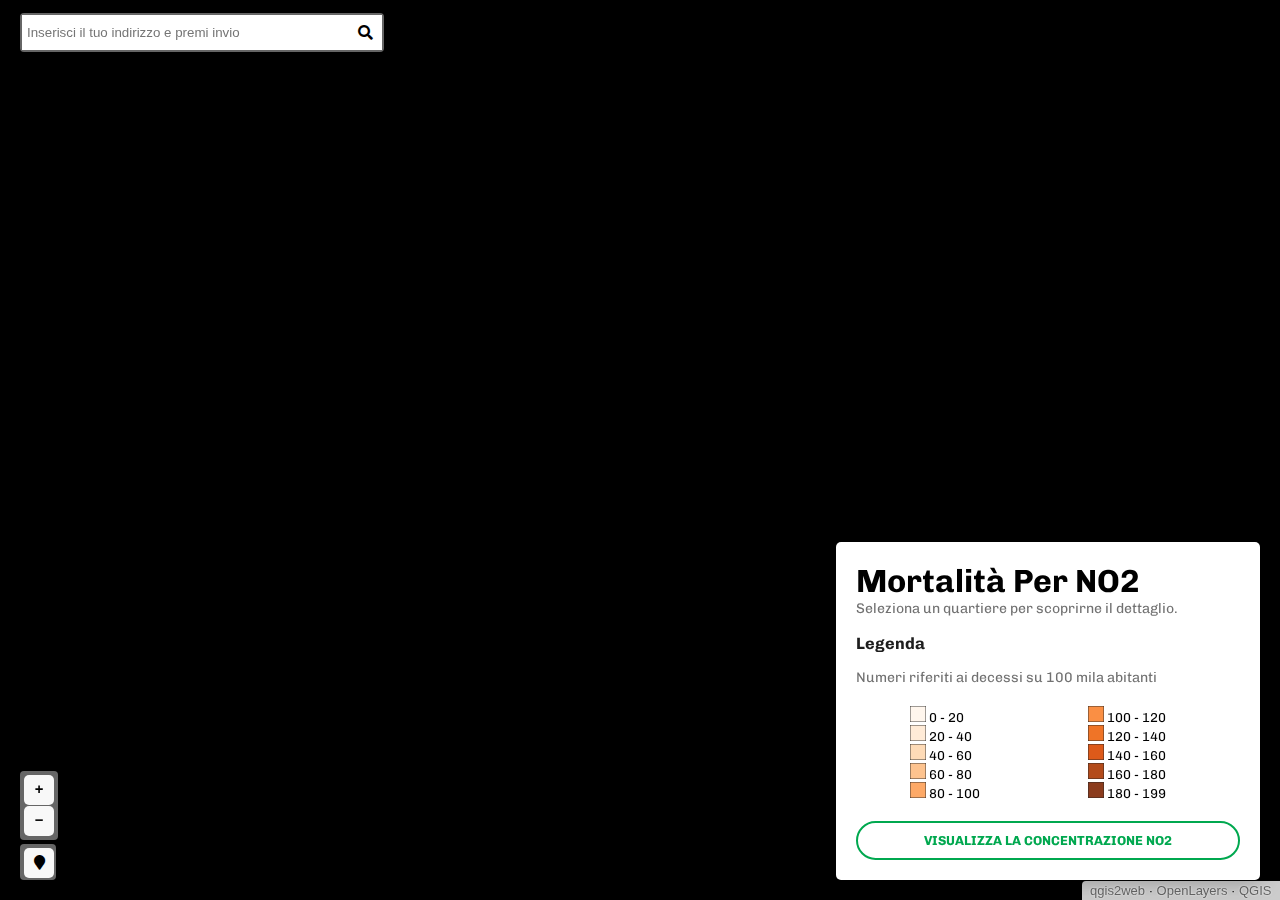
==== index.html @ b648bc82 "removes google analytics" ====
<!doctype html>
<html lang="en">
    <head>
        <meta charset="utf-8">
        <meta http-equiv="X-UA-Compatible" content="IE=edge">
        <meta name="viewport" content="initial-scale=1,user-scalable=no,maximum-scale=1,width=device-width">
        <meta name="mobile-web-app-capable" content="yes">
        <meta name="apple-mobile-web-app-capable" content="yes">
        <link rel="stylesheet" href="./resources/ol.css">
        <link rel="stylesheet" href="./resources/ol-ext.css">
        <link rel="stylesheet" href="resources/fontawesome-all.min.css">
        <link rel="stylesheet" href="./resources/ol-layerswitcher.css">
        <link rel="stylesheet" href="./resources/qgis2web.css">
        <link href='https://css.gg/close.css' rel='stylesheet'>
        <link href='https://css.gg/chevron-down.css' rel='stylesheet'>
        <link href='https://css.gg/chevron-up.css' rel='stylesheet'>
        <link rel="preconnect" href="https://fonts.gstatic.com">
        <link href="https://fonts.googleapis.com/css2?family=Chivo:wght@300;700&display=swap" rel="stylesheet">
        <link href='./resources/main.css' rel='stylesheet'>

        <title></title>
    </head>
    <body onload="loadLegend()">
        <div id="map"></div>
        <div id="modal"></div>

        <script src="resources/qgis2web_expressions.js"></script>
        <script src="resources/polyfills.js"></script>
        <script src="./resources/functions.js"></script>
        <script src="./resources/windowTemplate.js" type="text/javascript"></script> 
        <script src="./resources/ol.js"></script>
        <script src="./resources/ol-ext.js"></script>
        <script src="./resources/ol-layerswitcher.js"></script>
        <script src="resources/ol-geocoder.js"></script>
        <script src="layers/Milano_mortalita_2.js"></script>
        <script src="styles/Milano_mortalita_2_style.js"></script>
        <script src="./layers/layers.js" type="text/javascript"></script>
        <script src="./resources/popupFiller.js" type="text/javascript"></script> 
        <script src="./resources/Autolinker.min.js"></script>
        <script src="./resources/qgis2web.js"></script>
    </body>
</html>
---- resources/ol.css ----
.ol-box{box-sizing:border-box;border-radius:2px;border:2px solid #00f}.ol-mouse-position{top:8px;right:8px;position:absolute}.ol-scale-line{background:rgba(0,60,136,.3);border-radius:4px;bottom:8px;left:8px;padding:2px;position:absolute}.ol-scale-line-inner{border:1px solid #eee;border-top:none;color:#eee;font-size:10px;text-align:center;margin:1px;will-change:contents,width;transition:all .25s}.ol-scale-bar{position:absolute;bottom:8px;left:8px}.ol-scale-step-marker{width:1px;height:15px;background-color:#000;float:right;z-Index:10}.ol-scale-step-text{position:absolute;bottom:-5px;font-size:12px;z-Index:11;color:#000;text-shadow:-2px 0 #fff,0 2px #fff,2px 0 #fff,0 -2px #fff}.ol-scale-text{position:absolute;font-size:14px;text-align:center;bottom:25px;color:#000;text-shadow:-2px 0 #fff,0 2px #fff,2px 0 #fff,0 -2px #fff}.ol-scale-singlebar{position:relative;height:10px;z-Index:9;border:1px solid #000}.ol-unsupported{display:none}.ol-unselectable,.ol-viewport{-webkit-touch-callout:none;-webkit-user-select:none;-moz-user-select:none;-ms-user-select:none;user-select:none;-webkit-tap-highlight-color:transparent}.ol-overlaycontainer,.ol-overlaycontainer-stopevent{pointer-events:none}.ol-overlaycontainer-stopevent>*,.ol-overlaycontainer>*{pointer-events:auto}.ol-selectable{-webkit-touch-callout:default;-webkit-user-select:text;-moz-user-select:text;-ms-user-select:text;user-select:text}.ol-grabbing{cursor:-webkit-grabbing;cursor:-moz-grabbing;cursor:grabbing}.ol-grab{cursor:move;cursor:-webkit-grab;cursor:-moz-grab;cursor:grab}.ol-control{position:absolute;background-color:rgba(255,255,255,.4);border-radius:4px;padding:2px}.ol-control:hover{background-color:rgba(255,255,255,.6)}/*.ol-zoom{top:.5em;left:.5em}*/.ol-rotate{top:.5em;right:.5em;transition:opacity .25s linear,visibility 0s linear}.ol-rotate.ol-hidden{opacity:0;visibility:hidden;transition:opacity .25s linear,visibility 0s linear .25s}.ol-zoom-extent{top:4.643em;left:.5em}.ol-full-screen{right:.5em;top:.5em}.ol-control button{display:block;margin:1px;padding:0;color:#fff;font-size:1.14em;font-weight:700;text-decoration:none;text-align:center;height:1.375em;width:1.375em;line-height:.4em;background-color:rgba(0,60,136,.5);border:none;border-radius:2px}.ol-control button::-moz-focus-inner{border:none;padding:0}.ol-control button span{pointer-events:none}.ol-zoom-extent button{line-height:1.4em}.ol-compass{display:block;font-weight:400;font-size:1.2em;will-change:transform}.ol-touch .ol-control button{font-size:1.5em}.ol-touch .ol-zoom-extent{top:5.5em}.ol-control button:focus,.ol-control button:hover{text-decoration:none;background-color:rgba(0,60,136,.7)}.ol-zoom .ol-zoom-in{border-radius:2px 2px 0 0}.ol-zoom .ol-zoom-out{border-radius:0 0 2px 2px}.ol-attribution{text-align:right;bottom:.5em;right:.5em;max-width:calc(100% - 1.3em)}.ol-attribution ul{margin:0;padding:0 .5em;color:#000;text-shadow:0 0 2px #fff}.ol-attribution li{display:inline;list-style:none}.ol-attribution li:not(:last-child):after{content:" "}.ol-attribution img{max-height:2em;max-width:inherit;vertical-align:middle}.ol-attribution button,.ol-attribution ul{display:inline-block}.ol-attribution.ol-collapsed ul{display:none}.ol-attribution:not(.ol-collapsed){background:rgba(255,255,255,.8)}.ol-attribution.ol-uncollapsible{bottom:0;right:0;border-radius:4px 0 0}.ol-attribution.ol-uncollapsible img{margin-top:-.2em;max-height:1.6em}.ol-attribution.ol-uncollapsible button{display:none}.ol-zoomslider{top:4.5em;left:.5em;height:200px}.ol-zoomslider button{position:relative;height:10px}.ol-touch .ol-zoomslider{top:5.5em}.ol-overviewmap{left:.5em;bottom:.5em}.ol-overviewmap.ol-uncollapsible{bottom:0;left:0;border-radius:0 4px 0 0}.ol-overviewmap .ol-overviewmap-map,.ol-overviewmap button{display:inline-block}.ol-overviewmap .ol-overviewmap-map{border:1px solid #7b98bc;height:150px;margin:2px;width:150px}.ol-overviewmap:not(.ol-collapsed) button{bottom:1px;left:2px;position:absolute}.ol-overviewmap.ol-collapsed .ol-overviewmap-map,.ol-overviewmap.ol-uncollapsible button{display:none}.ol-overviewmap:not(.ol-collapsed){background:rgba(255,255,255,.8)}.ol-overviewmap-box{border:2px dotted rgba(0,60,136,.7)}.ol-overviewmap .ol-overviewmap-box:hover{cursor:move}
/*# sourceMappingURL=ol.css.map */
---- resources/ol-ext.css ----
.ol-control i {
    cursor: default;
  }
  
  /* Bar style */
  .ol-control.ol-bar {
    left: 50%;
    min-height: 1em;
    min-width: 1em;
    position: absolute;
    top: 0.5em;
    transform: translate(-50%,0);
    -webkit-transform: translate(-50%,0);
    white-space: nowrap;
  }
  
  /* Hide subbar when not inserted in a parent bar */
  .ol-control.ol-toggle .ol-option-bar {
    display: none;
  }
  
  /* Default position for controls */
  .ol-control.ol-bar .ol-bar {
    position: static;
  }
  .ol-control.ol-bar .ol-control {
    position: relative;
    top: auto;
    left:auto;
    right:auto;
    bottom: auto;
    display: inline-block;
    vertical-align: middle;
    background: none;
    padding: 0;
    margin: 0;
    transform: none;
    -webkit-transform: none;
  }
  .ol-control.ol-bar .ol-bar {
    position: static;
  }
  .ol-control.ol-bar .ol-control button {
    margin:2px 1px;
    outline: none;
  }
  
  /* Positionning */
  .ol-control.ol-bar.ol-left {
    left: 0.5em;
    top: 50%;
    -webkit-transform: translate(0px, -50%);
            transform: translate(0px, -50%);
  }
  .ol-control.ol-bar.ol-left .ol-control {
    display: block;
  }
  
  .ol-control.ol-bar.ol-right {
    left: auto;
    right: 0.5em;
    top: 50%;
    -webkit-transform: translate(0px, -50%);
            transform: translate(0px, -50%);
  }
  .ol-control.ol-bar.ol-right .ol-control {
    display: block;
  }
  
  .ol-control.ol-bar.ol-bottom {
    top: auto;
    bottom: 0.5em;
  }
  
  .ol-control.ol-bar.ol-top.ol-left,
  .ol-control.ol-bar.ol-top.ol-right {
    top: 4.5em;
    -webkit-transform:none;
            transform:none;
  }
  .ol-touch .ol-control.ol-bar.ol-top.ol-left,
  .ol-touch .ol-control.ol-bar.ol-top.ol-right {
    top: 5.5em; 
  }
  .ol-control.ol-bar.ol-bottom.ol-left,
  .ol-control.ol-bar.ol-bottom.ol-right {
    top: auto;
    bottom: 0.5em;
    -webkit-transform:none;
            transform:none;
  }
  
  /* Group buttons */
  .ol-control.ol-bar.ol-group {
    margin: 1px 1px 1px 0;
  }
  .ol-control.ol-bar.ol-right .ol-group,
  .ol-control.ol-bar.ol-left .ol-group {
    margin: 1px 1px 0 1px;
  }
  
  .ol-control.ol-bar.ol-group button {
    border-radius:0;
    margin: 0 0 0 1px;
  }
  .ol-control.ol-bar.ol-right.ol-group button,
  .ol-control.ol-bar.ol-left.ol-group button,
  .ol-control.ol-bar.ol-right .ol-group button,
  .ol-control.ol-bar.ol-left .ol-group button {
    margin: 0 0 1px 0;
  }
  .ol-control.ol-bar.ol-group .ol-control:first-child > button {
    border-radius: 5px 0 0 5px;
  }
  .ol-control.ol-bar.ol-group .ol-control:last-child > button {
    border-radius: 0 5px 5px 0;
  }
  .ol-control.ol-bar.ol-left.ol-group .ol-control:first-child > button,
  .ol-control.ol-bar.ol-right.ol-group .ol-control:first-child > button,
  .ol-control.ol-bar.ol-left .ol-group .ol-control:first-child > button,
  .ol-control.ol-bar.ol-right .ol-group .ol-control:first-child > button {
    border-radius: 5px 5px 0 0;
  }
  .ol-control.ol-bar.ol-left.ol-group .ol-control:last-child > button,
  .ol-control.ol-bar.ol-right.ol-group .ol-control:last-child > button,
  .ol-control.ol-bar.ol-left .ol-group .ol-control:last-child > button,
  .ol-control.ol-bar.ol-right .ol-group .ol-control:last-child > button {
    border-radius: 0 0 5px 5px;
  }
  
  /* */
  .ol-control.ol-bar .ol-rotate {
    opacity:1;
    visibility: visible;
  }
  .ol-control.ol-bar .ol-rotate button {
    display: block
  }
  
  /* Active buttons */
  .ol-control.ol-bar .ol-toggle.ol-active > button {
    background: rgba(60, 136, 0, 0.7)
  }
  .ol-control.ol-bar .ol-toggle.ol-active button:hover {
    background: rgba(60, 136, 0, 0.7)
  }
  .ol-control.ol-toggle button:disabled {
    background: rgba(0,60,136,.3);
  }
  
  /* Subbar toolbar */
  .ol-control.ol-bar .ol-control.ol-option-bar {
    display: none;
    position:absolute;
    top:100%;
    left:0;
    margin: 5px 0;
    border-radius: 0;
    background: rgba(255,255,255, 0.8);
    /* border: 1px solid rgba(0, 60, 136, 0.5); */
    -webkit-box-shadow: 0 0 0 1px rgba(0, 60, 136, 0.5), 1px 1px 2px rgba(0, 0, 0, 0.5);
            box-shadow: 0 0 0 1px rgba(0, 60, 136, 0.5), 1px 1px 2px rgba(0, 0, 0, 0.5);
  }
  
  .ol-control.ol-bar .ol-option-bar:before {
    content: "";
    border: 0.5em solid transparent;
    border-color: transparent transparent rgba(0, 60, 136, 0.5);
    position: absolute;
    bottom: 100%;
    left: 0.3em;
  }
  
  .ol-control.ol-bar .ol-option-bar .ol-control {
    display: table-cell;
  }
  .ol-control.ol-bar .ol-control .ol-bar
  {	display: none;
  }
  .ol-control.ol-bar .ol-control.ol-active > .ol-option-bar {
    display: block;
  }
  
  .ol-control.ol-bar .ol-control.ol-collapsed ul {
    display: none;
  }
  
  .ol-control.ol-bar .ol-control.ol-text-button > div:hover,
  .ol-control.ol-bar .ol-control.ol-text-button > div {
    background: none;
    color: rgba(0, 60, 136, 0.5);
    width: auto;
    min-width: 1.375em;
    margin: 0;
  }
  
  .ol-control.ol-bar .ol-control.ol-text-button {
    font-size:0.9em;
    border-left: 1px solid rgba(0, 60, 136, 0.8);
    border-radius: 0;
  }
  .ol-control.ol-bar .ol-control.ol-text-button:first-child {
    border-left:0;
  }
  .ol-control.ol-bar .ol-control.ol-text-button > div {
    padding: .11em 0.3em;
    font-weight: normal;
    font-size: 1.14em;
    font-family: Arial,Helvetica,sans-serif;
  }
  .ol-control.ol-bar .ol-control.ol-text-button div:hover {
    color: rgba(0, 60, 136, 1);
  }
  
  .ol-control.ol-bar.ol-bottom .ol-option-bar {
    top: auto;
    bottom: 100%;
  }
  .ol-control.ol-bar.ol-bottom .ol-option-bar:before {
    border-color: rgba(0, 60, 136, 0.5) transparent transparent ;
    bottom: auto;
    top: 100%;
  }
  
  .ol-control.ol-bar.ol-left .ol-option-bar {
    left:100%;
    top: 0;
    bottom: auto;
    margin: 0 5px;
  }
  .ol-control.ol-bar.ol-left .ol-option-bar:before {
    border-color: transparent rgba(0, 60, 136, 0.5) transparent transparent;
    bottom: auto;
    right: 100%;
    left: auto;
    top: 0.3em;
  }
  .ol-control.ol-bar.ol-right .ol-option-bar {
    right:100%;
    left:auto;
    top: 0;
    bottom: auto;
    margin: 0 5px;
  }
  .ol-control.ol-bar.ol-right .ol-option-bar:before {
    border-color: transparent transparent transparent rgba(0, 60, 136, 0.5);
    bottom: auto;
    left: 100%;
    top: 0.3em;
  }
  
  .ol-control.ol-bar.ol-left .ol-option-bar .ol-option-bar,
  .ol-control.ol-bar.ol-right .ol-option-bar .ol-option-bar {
    top: 100%;
    bottom: auto;
    left: 0.3em;
    right: auto;
    margin: 5px 0;
  }
  .ol-control.ol-bar.ol-right .ol-option-bar .ol-option-bar {
    right: 0.3em;
    left: auto;
  }
  .ol-control.ol-bar.ol-left .ol-option-bar .ol-option-bar:before,
  .ol-control.ol-bar.ol-right .ol-option-bar .ol-option-bar:before {
    border-color: transparent transparent rgba(0, 60, 136, 0.5);
    bottom: 100%;
    top: auto;
    left: 0.3em;
    right: auto;
  }
  .ol-control.ol-bar.ol-right .ol-option-bar .ol-option-bar:before {
    right: 0.3em;
    left: auto;
  }
  
  .ol-control-title {
    position: absolute;
    top: 0;
    left: 0;
    right: 0;
  }
  
  .ol-center-position {
    position: absolute;
    bottom: 0;
    left: 50%;
    -webkit-transform: translateX(-50%);
            transform: translateX(-50%);
    background-color: rgba(255,255,255,.8);
    padding: .1em 1em;
  }
  
  .ol-ext-dialog {
    position: fixed;
    top: -100%;
    left: 0;
    width: 150%;
    height: 100%;
    opacity: 0;
    background-color: rgba(0,0,0,.5);
    z-index: 1000;
    pointer-events: none;
    -webkit-transition: opacity .2s, top 0s .2s;
    transition: opacity .2s, top 0s .2s;
  }
  .ol-ext-dialog.ol-visible {
    opacity: 1;
    top: 0;
    pointer-events: auto;
    -webkit-transition: opacity .2s, top 0s;
    transition: opacity .2s, top 0s;
  }
  
  .ol-viewport .ol-ext-dialog {
    position: absolute;
  }
  .ol-ext-dialog h2 {
    margin: 0 .5em .5em 0;
    display: none;
  }
  .ol-ext-dialog > form.ol-title h2 {
    display: block;;
  }
  .ol-ext-dialog > form {
    position: absolute;
    top: 0;
    left: 33.33%;
    min-width: 5em;
    max-width: 60%;
    min-height: 3em;
    max-height: 100%;
    background-color: #fff;
    border: 1px solid #333;
    -webkit-box-shadow: 3px 3px 4px rgba(0,0,0, 0.5);
            box-shadow: 3px 3px 4px rgba(0,0,0, 0.5);
    -webkit-transform: translate(-50%, -30%);
            transform: translate(-50%, -30%);
    -webkit-transition: top .2s, -webkit-transform .2s;
    transition: top .2s, -webkit-transform .2s;
    transition: top .2s, transform .2s;
    transition: top .2s, transform .2s, -webkit-transform .2s;
    padding: 1em;
    -webkit-box-sizing: border-box;
            box-sizing: border-box;
    overflow-x: hidden;
    overflow-y: auto;
  }
  .ol-ext-dialog > form.ol-closebox {
    padding-top: 1.5em;
  }
  .ol-ext-dialog > form.ol-title {
    padding-top: 1em;
  }
  .ol-ext-dialog > form.ol-button {
    padding-bottom: .5em;
  }
  
  .ol-ext-dialog.ol-zoom > form {
    top: 30%;
    -webkit-transform: translate(-30%, -50%) scale(0);
            transform: translate(-30%, -50%) scale(0);
  }
  .ol-ext-dialog.ol-visible > form {
    top: 30%;
  }
  .ol-ext-dialog.ol-zoom.ol-visible > form {
    -webkit-transform: translate(-30%, -50%) scale(1);
            transform: translate(-30%, -50%) scale(1);
  }
  
  .ol-ext-dialog > form .ol-content {
    overflow-x: hidden;
  }
  
  .ol-ext-dialog > form .ol-closebox {
    position: absolute;
    top: .5em;
    right: .5em;
    width: 1em;
    height: 1em;
    cursor: pointer;
    display: none;
  }
  .ol-ext-dialog > form.ol-closebox .ol-closebox {
    display: block;
  }
  .ol-ext-dialog > form .ol-closebox:before,
  .ol-ext-dialog > form .ol-closebox:after {
    content: "";
    position: absolute;
    background-color: currentColor;
    top: 50%;
    left: 50%;
    width: 1em;
    height: .1em;
    border-radius: .1em;
    -webkit-transform: translate(-50%, -50%) rotate(45deg);
            transform: translate(-50%, -50%) rotate(45deg);
  }
  .ol-ext-dialog > form .ol-closebox:before {
    -webkit-transform: translate(-50%, -50%) rotate(-45deg);
            transform: translate(-50%, -50%) rotate(-45deg);
  }
  
  .ol-ext-dialog > form .ol-buttons {
    text-align: right;
  }
  .ol-ext-dialog > form .ol-buttons input {
    margin-top: .5em;
    padding: .5em;
    background: none;
    border: 0;
    font-size: 1em;
    color: rgba(0,60,136,1);
    cursor: pointer;
    border-radius: .25em;
    outline-width: 0;
  }
  .ol-ext-dialog > form .ol-buttons input:hover {
    background-color:  rgba(0,60,136,.1);
  }
  .ol-ext-dialog > form .ol-buttons input[type=submit] {
    font-weight: bold;
  }
  
  .ol-ext-dialog .ol-progress-bar {
    border: 1px solid #369;
    width: 20em;
    height: 1em;
    max-width: 100%;
    padding: 2px;
    margin: .5em auto;
    overflow: hidden;
  }
  .ol-ext-dialog .ol-progress-bar > div {
    background: #369;
    height: 100%;
    width: 50%;
    -webkit-transition: width .3s;
    transition: width .3s;
  }
  .ol-ext-dialog .ol-progress-bar > div.notransition {
    -webkit-transition: unset;
    transition: unset;
  }
  .ol-editbar .ol-button button {
    position: relative;
    display: inline-block;
    font-style: normal;
    -webkit-box-sizing: border-box;
            box-sizing: border-box;
    vertical-align: middle;
  }
  .ol-editbar .ol-button button:before, 
  .ol-editbar .ol-button button:after {
    content: "";
    border-width: 0;
    position: absolute;
    -webkit-box-sizing: border-box;
            box-sizing: border-box;
    background-color: currentColor;
  }
  .ol-editbar .ol-button button:focus {
    outline: none;
  }
  
  .ol-editbar .ol-selection > button:before {
    width: .6em;
    height: 1em;
    background-color: transparent;
    border: .5em solid currentColor;
    border-width: 0 .25em .65em;
    border-color: currentColor transparent;
    -webkit-box-shadow:0 0.6em 0 -0.23em;
            box-shadow:0 0.6em 0 -0.23em;
    top: .35em;
    left: .5em;
    -webkit-transform: translate(-50%, -50%) rotate(-30deg);
            transform: translate(-50%, -50%) rotate(-30deg);
  }
  .ol-editbar .ol-selection0 > button:after {
    width: .28em;
    height: .6em;
    background-color: transparent;
    border: .5em solid currentColor;
    border-width: 0 .05em .7em;
    border-color: currentColor transparent;
    top: .5em;
    left: .7em;
    -webkit-transform: rotate(-45deg);
            transform: rotate(-45deg);
  }
  
  .ol-editbar .ol-delete button:after,
  .ol-editbar .ol-delete button:before {
    width: 1em;
    height: .2em;
    top: 50%;
    left: 50%;
    -webkit-transform: translate(-50%, -50%) rotate(45deg);
            transform: translate(-50%, -50%) rotate(45deg);
  }
  .ol-editbar .ol-delete button:after {
    -webkit-transform: translate(-50%, -50%) rotate(-45deg);
            transform: translate(-50%, -50%) rotate(-45deg);
  }
  
  .ol-editbar .ol-info button:before {
    width: .25em;
    height: .6em;
    border-radius: .03em;
    top: .47em;
    left: 50%;
    -webkit-transform: translateX(-50%);
            transform: translateX(-50%);
  }
  .ol-editbar .ol-info button:after {
    width: .25em;
    height: .2em;
    border-radius: .03em;
    -webkit-box-shadow: -0.1em 0.35em, -0.1em 0.82em, 0.1em 0.82em;
            box-shadow: -0.1em 0.35em, -0.1em 0.82em, 0.1em 0.82em;
    top: .12em;
    left: 50%;
    -webkit-transform: translateX(-50%);
            transform: translateX(-50%);
  }
  
  .ol-editbar .ol-drawpoint button:before {
    width: .7em;
    height: .7em;
    border-radius: 50%;
    border: .15em solid currentColor;
    background-color: transparent;
    top: .2em;
    left: 50%;
    -webkit-transform: translateX(-50%);
            transform: translateX(-50%);
  }
  .ol-editbar .ol-drawpoint button:after {
    width: .4em;
    height: .4em;
    border: .15em solid currentColor;
    border-color: currentColor transparent;
    border-width: .4em .2em 0;
    background-color: transparent;
    top: .8em;
    left: 50%;
    -webkit-transform: translateX(-50%);
            transform: translateX(-50%);
  }
  
  .ol-editbar .ol-drawline > button:before,
  .ol-editbar .ol-drawpolygon > button:before,
  .ol-editbar .ol-drawhole > button:before {
    width: .8em;
    height: .8em;
    border: .13em solid currentColor;
    background-color: transparent;
    border-width: .2em .13em .09em;
    top: .2em;
    left: .25em;
    -webkit-transform: rotate(10deg) perspective(1em) rotateX(40deg);
            transform: rotate(10deg) perspective(1em) rotateX(40deg);
  }
  .ol-editbar .ol-drawline > button:before {
    border-bottom: 0;
  }
  .ol-editbar .ol-drawline > button:after,
  .ol-editbar .ol-drawhole > button:after,
  .ol-editbar .ol-drawpolygon > button:after {
    width: .3em;
    height: .3em;
    top: 0.2em;
    left: .25em;
    -webkit-box-shadow: -0.2em 0.55em, 0.6em 0.1em, 0.65em 0.7em;
            box-shadow: -0.2em 0.55em, 0.6em 0.1em, 0.65em 0.7em;
  }
  .ol-editbar .ol-drawhole > button:after {
    -webkit-box-shadow: -0.2em 0.55em, 0.6em 0.1em, 0.65em 0.7em, 0.25em 0.35em;
            box-shadow: -0.2em 0.55em, 0.6em 0.1em, 0.65em 0.7em, 0.25em 0.35em;
  }
  
  
  .ol-editbar .ol-offset > button i,
  .ol-editbar .ol-transform > button i {
    position: absolute;
    width: .9em;
    height: .9em;
    overflow: hidden;
    top: 50%;
    left: 50%;
    -webkit-transform: translate(-50%, -50%);
            transform: translate(-50%, -50%);
  }
  .ol-editbar .ol-offset > button i{
    width: .8em;
    height: .8em;
  }
  
  .ol-editbar .ol-offset > button i:before,
  .ol-editbar .ol-transform > button i:before,
  .ol-editbar .ol-transform > button i:after {
    content: "";
    height: 1em;
    top: 50%;
    left: 50%;
    -webkit-transform: translate(-50%, -50%) rotate(45deg);
            transform: translate(-50%, -50%) rotate(45deg);
    -webkit-box-shadow: 0.5em 0 0 0.1em, -0.5em 0 0 0.1em;
            box-shadow: 0.5em 0 0 0.1em, -0.5em 0 0 0.1em;
    width: .1em;
    position: absolute;
    background-color: currentColor;
  }
  .ol-editbar .ol-offset > button i:before{
    -webkit-box-shadow: 0.45em 0 0 0.1em, -0.45em 0 0 0.1em;
            box-shadow: 0.45em 0 0 0.1em, -0.45em 0 0 0.1em;
  }
  .ol-editbar .ol-transform > button i:after {
    -webkit-transform: translate(-50%, -50%) rotate(-45deg);
            transform: translate(-50%, -50%) rotate(-45deg);
  }
  
  .ol-editbar .ol-split > button:before {
    width: .3em;
    height: .3em;
    top: .81em;
    left: .75em;
    border-radius: 50%;
    -webkit-box-shadow: 0.1em -0.4em, -0.15em -0.25em;
            box-shadow: 0.1em -0.4em, -0.15em -0.25em;
  }
  .ol-editbar .ol-split > button:after {
    width: .8em;
    height: .8em;
    top: .15em;
    left: -.1em;
    border: .1em solid currentColor;
    border-width: 0 .2em .2em 0;
    background-color: transparent;
    border-radius: .1em;
    -webkit-transform: rotate(20deg) scaleY(.6) rotate(-45deg);
            transform: rotate(20deg) scaleY(.6) rotate(-45deg);
  }
  
  .ol-editbar .ol-drawregular > button:before {
    width: .9em;
    height: .9em;
    top: 50%;
    left: 50%;
    border: .1em solid currentColor;
    background-color: transparent;
    -webkit-transform: translate(-50%, -50%);
            transform: translate(-50%, -50%);
  }
  .ol-editbar .ol-drawregular .ol-bar .ol-text-button > div > div > div {
    border: .5em solid currentColor;
    border-color: transparent currentColor;
    display: inline-block;
    cursor: pointer;
    vertical-align: text-bottom;
  }
  .ol-editbar .ol-drawregular .ol-bar:before,
  .ol-control.ol-bar.ol-editbar .ol-drawregular .ol-bar {
    left: 50%;
    -webkit-transform: translateX(-50%);
            transform: translateX(-50%);
  }
  .ol-editbar .ol-drawregular .ol-bar .ol-text-button {
    min-width: 6em;
    text-align: center;
  }
  .ol-editbar .ol-drawregular .ol-bar .ol-text-button > div > div > div:first-child {
    border-width: .5em .5em .5em 0;
    margin: 0 .5em 0 0;
  }
  .ol-editbar .ol-drawregular .ol-bar .ol-text-button > div > div > div:last-child {
    border-width: .5em 0 .5em .5em;
    margin: 0 0 0 .5em;
  }
  
  .ol-gauge {
    top: 0.5em;
    left: 50%;
    -webkit-transform: translateX(-50%);
    transform: translateX(-50%);
  }
  
  .ol-gauge > * {
    display: inline-block;
    vertical-align: middle;
  }
  .ol-gauge > span {
    margin: 0 0.5em;
  }
  .ol-gauge > div {
    display: inline-block;
    width: 200px;
    border: 1px solid rgba(0,60,136,.5);
    border-radius: 3px;
    padding:1px;
  }
  .ol-gauge button {
    height: 0.8em;
    margin:0;
    max-width:100%;
  }
  
  .ol-control.ol-bookmark 
  {	top: 0.5em;
      left: 3em;
  }
  .ol-control.ol-bookmark button
  {	position: relative;
  }
  .ol-control.ol-bookmark > button::before
  {	content: "";
      position: absolute;
      border-width: 10px 5px 4px;
      border-style: solid;
      border-color: #fff;
      border-bottom-color: transparent;
      top: 50%;
      left: 50%;
      -webkit-transform: translate(-50%, -50%);
      transform: translate(-50%, -50%);
      height: 0;
  }
  
  .ol-control.ol-bookmark > div
  {	display: none;
      min-width: 5em;
  }
  .ol-control.ol-bookmark input
  {	font-size: 0.9em;
      margin: 0.1em 0 ;
      padding: 0 0.5em;
  }
  .ol-control.ol-bookmark ul
  {	margin:0;
      padding: 0;
      list-style: none;
      min-width: 10em;
  }
  .ol-control.ol-bookmark li
  {	color: rgba(0,60,136,0.8);
      font-size: 0.9em;
      padding: 0 0.2em 0 0.5em;
      cursor: default;
      clear:both;
  }
  
  .ol-control.ol-bookmark li:hover
  {	background-color: rgba(0,60,136,.5);
      color: #fff;
  }
  
  .ol-control.ol-bookmark > div button
  {	width: 1em;
      height: 0.8em;
      float: right;
      background-color: transparent;
      cursor: pointer;
      border-radius: 0;
  }
  .ol-control.ol-bookmark > div button:before
  {	content: "\2A2F";
      color: #936;
      font-size: 1.2em;
      line-height: 1em;
      border-radius: 0;
      position: absolute;
      top: 50%;
      left: 50%;
      -webkit-transform: translate(-50%, -50%);
      transform: translate(-50%, -50%);
  }
  
  .ol-bookmark ul li button,
  .ol-bookmark input
  {	display: none;
  }
  .ol-bookmark.ol-editable ul li button,
  .ol-bookmark.ol-editable input
  {	display: block;
  }
  
  
  .ol-control.ol-geobt {
    top: auto;
    left: auto;
    right: .5em;
    bottom: 3em;
  }
  .ol-touch .ol-control.ol-geobt {
    bottom: 3.5em;
  }
  .ol-control.ol-geobt button:before {
    content: "";
    position: absolute;
    background: transparent;
    top: 50%;
    left: 50%;
    -webkit-transform: translate(-50%, -50%);
            transform: translate(-50%, -50%);
    border: .16em solid currentColor;
    width: .4em;
    height: .4em;
    border-radius: 50%;
  }
  .ol-control.ol-geobt button:after {
    content: "";
    position: absolute;
    width: .2em;
    height: .2em;
    background: transparent;
    top: 50%;
    left: 50%;
    -webkit-transform: translate(-50%, -50%);
            transform: translate(-50%, -50%);
    -webkit-box-shadow: .42em 0, -.42em 0, 0 .42em, 0 -.42em;
            box-shadow: .42em 0, -.42em 0, 0 .42em, 0 -.42em;
  }
  
  .ol-control.ol-bar.ol-geobar .ol-control {
      display: inline-block;
      vertical-align: middle;
  }
  
  .ol-control.ol-bar.ol-geobar .ol-bar {
    display: none;
  }
  .ol-bar.ol-geobar.ol-active .ol-bar {
    display: inline-block;
  }
  
  .ol-bar.ol-geobar .geolocBt button:before,
  .ol-bar.ol-geobar .geolocBt button:after {
    content: "";
    display: block;
    position: absolute;
    border: 1px solid transparent;
    border-width: 0.3em 0.8em 0 0.2em;
    border-color: #fff transparent transparent;
    -webkit-transform: rotate(-30deg);
    transform: rotate(-30deg);
    top: .45em;
    left: 0.15em;
    font-size: 1.2em;
  }
  .ol-bar.ol-geobar .geolocBt button:after {
    border-width: 0 0.8em .3em 0.2em;
    border-color: transparent transparent #fff;
      -webkit-transform: rotate(-61deg);
      transform: rotate(-61deg);
  }
  
  .ol-bar.ol-geobar .startBt button:before {
    content: "";
    display: block;
    position: absolute;
    width: 1em;
    height: 1em;
    background-color: #800;
    border-radius: 50%;
    top: 50%;
    left: 50%;
    -webkit-transform: translate(-50%,-50%);
    transform: translate(-50%,-50%);
  }
  .ol-bar.ol-geobar .pauseBt button:before,
  .ol-bar.ol-geobar .pauseBt button:after {
    content: "";
    display: block;
    position: absolute;
    width: .25em;
    height: 1em;
    background-color: #fff;
    top: 50%;
    left: 35%;
    -webkit-transform: translate(-50%,-50%);
    transform: translate(-50%,-50%);
  }
  .ol-bar.ol-geobar .pauseBt button:after {
    left: 65%;
  }
  
  .ol-control.ol-bar.ol-geobar .centerBt,
  .ol-control.ol-bar.ol-geobar .pauseBt,
  .ol-bar.ol-geobar.pauseTrack .startBt,
  .ol-bar.ol-geobar.centerTrack .startBt,
  .ol-bar.ol-geobar.centerTrack.pauseTrack .pauseBt,
  .ol-bar.ol-geobar.centerTrack .pauseBt {
    display: none;
  }
  .ol-bar.ol-geobar.pauseTrack .pauseBt,
  .ol-bar.ol-geobar.centerTrack .centerBt{
    display: inline-block;
  }
  
  .ol-control.ol-globe
  {	position: absolute;
      left: 0.5em;
      bottom: 0.5em;
      border-radius: 50%;
      opacity: 0.7;
      transform: scale(0.5);
      transform-origin: 0 100%;
      -webkit-transform: scale(0.5);
      -webkit-transform-origin: 0 100%;
  }
  .ol-control.ol-globe:hover
  {	opacity: 0.9;
  }
  
  .ol-control.ol-globe .panel
  {	display:block;
      width:170px;
      height:170px;
      background-color:#fff;
      cursor: pointer;
      border-radius: 50%;
      overflow: hidden;
      -webkit-box-shadow: 0 0 10px 5px rgba(255, 255, 255, 0.5);
              box-shadow: 0 0 10px 5px rgba(255, 255, 255, 0.5);
  }
  .ol-control.ol-globe .panel .ol-viewport
  {	border-radius: 50%;
  }
  
  .ol-control.ol-globe .ol-pointer
  {	display: block;
      background-color: #fff;
      width:10px;
      height: 10px;
      border:10px solid red;
      position: absolute;
      top: 50%;
      left:50%;
      transform: translate(-15px, -40px);
      -webkit-transform: translate(-15px, -40px);
      border-radius: 50%;
      z-index:1;
      transition: opacity 0.15s, top 0s, left 0s;
      -webkit-transition: opacity 0.15s, top 0s, left 0s;
  }
  .ol-control.ol-globe .ol-pointer.hidden
  {	opacity:0;
      transition: opacity 0.15s, top 3s, left 5s;
      -webkit-transition: opacity 0.15s, top 3s, left 5s;
  }
  
  .ol-control.ol-globe .ol-pointer::before
  {	border-radius: 50%;
      -webkit-box-shadow: 6px 6px 10px 5px #000;
              box-shadow: 6px 6px 10px 5px #000;
      content: "";
      display: block;
      height: 0;
      left: 0;
      position: absolute;
      top: 23px;
      width: 0;
  }
  .ol-control.ol-globe .ol-pointer::after
  {	content:"";
      width:0;
      height:0;
      display: block;
      position: absolute;
      border-width: 20px 10px 0;
      border-color: red transparent;
      border-style: solid;
      left: -50%;
      top: 100%;
  }
  
  .ol-control.ol-globe .panel::before {
    border-radius: 50%;
    -webkit-box-shadow: -20px -20px 80px 2px rgba(0, 0, 0, 0.7) inset;
            box-shadow: -20px -20px 80px 2px rgba(0, 0, 0, 0.7) inset;
    content: "";
    display: block;
    height: 100%;
    left: 0;
    position: absolute;
    top: 0;
    width: 100%;
    z-index: 1;
  }
  .ol-control.ol-globe .panel::after {
    border-radius: 50%;
    -webkit-box-shadow: 0 0 20px 7px rgba(255, 255, 255, 1);
            box-shadow: 0 0 20px 7px rgba(255, 255, 255, 1);
    content: "";
    display: block;
    height: 0;
    left: 23%;
    position: absolute;
    top: 20%;
    -webkit-transform: rotate(-40deg);
            transform: rotate(-40deg);
    width: 20%;
    z-index: 1;
  }
  
  
  .ol-control.ol-globe.ol-collapsed .panel
  {	display:none;
  }
  
  .ol-control-top.ol-globe
  {	bottom: auto;
      top: 5em;
      transform-origin: 0 0;
      -webkit-transform-origin: 0 0;
  }
  .ol-control-right.ol-globe
  {	left: auto;
      right: 0.5em;
      transform-origin: 100% 100%;
      -webkit-transform-origin: 100% 100%;
  }
  .ol-control-right.ol-control-top.ol-globe
  {	left: auto;
      right: 0.5em;
      transform-origin: 100% 0;
      -webkit-transform-origin: 100% 0;
  }
  
  .ol-gridreference
  {	background: #fff;
      border: 1px solid #000;
      overflow: auto;
      max-height: 100%;
      top:0;
      right:0;
  }
  .ol-gridreference input
  {	width:100%;
  }
  .ol-gridreference ul
  {	margin:0;
      padding:0;
      list-style: none;
  } 
  .ol-gridreference li
  {	padding: 0 0.5em;
      cursor: pointer;
  }
  .ol-gridreference ul li:hover 
  {	background-color: #ccc;
  }
  .ol-gridreference li.ol-title,
  .ol-gridreference li.ol-title:hover
  {	background:rgba(0,60,136,.5);
      color:#fff;
      cursor:default;
  }
  .ol-gridreference ul li .ol-ref
  {	margin-left: 0.5em;
  }
  .ol-gridreference ul li .ol-ref:before
  {	content:"(";
  }
  .ol-gridreference ul li .ol-ref:after
  {	content:")";
  }
  
  .ol-control.ol-imageline {
    bottom:0;
    left: 0;
    right: 0;
    padding: 0;
    overflow: visible;
    -webkit-transition: .3s;
    transition: .3s;
  }
  .ol-control.ol-imageline.ol-collapsed {
    -webkit-transform: translateY(100%);
            transform: translateY(100%);
  }
  .ol-imageline > div {
    height: 4em;
    position: relative;
    white-space: nowrap;
    scroll-behavior: smooth;
    overflow: hidden;
    width: 100%;
  }
  .ol-imageline > div.ol-move {
    scroll-behavior: unset;
  }
  
  .ol-control.ol-imageline button {
    position: absolute;
    top: -1em;
    -webkit-transform: translateY(-100%);
            transform: translateY(-100%);
    margin: .65em;
    -webkit-box-shadow: 0 0 0 0.15em rgba(255,255,255,.4);
            box-shadow: 0 0 0 0.15em rgba(255,255,255,.4);
  }
  .ol-control.ol-imageline button:before {
    content: '';
    position: absolute;
    -webkit-transform: translate(-50%, -50%) rotate(135deg);
            transform: translate(-50%, -50%) rotate(135deg);
    top: 40%;
    left: 50%;
    width: .4em;
    height: .4em;
    border: .1em solid currentColor;
    border-width: .15em .15em 0 0;
  }
  .ol-control.ol-imageline.ol-collapsed button:before {
    top: 60%;
    -webkit-transform: translate(-50%, -50%) rotate(-45deg);
            transform: translate(-50%, -50%) rotate(-45deg);
  }
  
  .ol-imageline,
  .ol-imageline:hover {
    background-color: rgba(0,0,0,.75);
  }
  
  .ol-imageline.ol-arrow:after,
  .ol-imageline.ol-arrow:before {
    content: "";
    position: absolute;
    top: 50%;
    left: .2em;
    border-color: #fff #000;
    border-width: 1em .6em 1em 0;
    border-style: solid;
    -webkit-transform: translateY(-50%);
            transform: translateY(-50%);
    z-index: 1;
    opacity: .8;
    pointer-events: none;
    -webkit-box-shadow: -0.6em 0 0 1em #fff;
            box-shadow: -0.6em 0 0 1em #fff;
  }
  .ol-imageline.ol-arrow:after {
    border-width: 1em 0 1em .6em;
    left: auto;
    right: .2em;
    -webkit-box-shadow: 0.6em 0 0 1em #fff;
            box-shadow: 0.6em 0 0 1em #fff;
  }
  
  .ol-imageline .ol-image {
    position: relative;
    height: 100%;
    display: inline-block;
    cursor: pointer;
  }
  .ol-imageline img {
    max-height: 100%;
    border: .25em solid transparent;
    -webkit-box-sizing: border-box;
            box-sizing: border-box;
    opacity: 0;
    -webkit-transition: 1s;
    transition: 1s;
  }
  .ol-imageline img.ol-loaded {
    opacity:1;
  }
  
  .ol-imageline .ol-image.select {
    background-color: #fff;
  }
  .ol-imageline .ol-image span {
    position: absolute;
    width: 125%;
    max-height: 2.4em;
    left: 50%;
    bottom: 0;
    display: none;
    color: #fff;
    background-color: rgba(0,0,0,.5);
    font-size: .8em;
    overflow: hidden;
    white-space: normal;
    text-align: center;
    line-height: 1.2em;
    -webkit-transform: translateX(-50%) scaleX(.8);
            transform: translateX(-50%) scaleX(.8);
  }
  /*
  .ol-imageline .ol-image.select span,
  */
  .ol-imageline .ol-image:hover span {
    display: block;
  }
  
  .ol-control.ol-routing.ol-isochrone .ol-method-time,
  .ol-control.ol-routing.ol-isochrone .ol-method-distance,
  .ol-control.ol-routing.ol-isochrone > button {
    position: relative;
  }
  .ol-control.ol-routing.ol-isochrone .ol-method-time:before,
  .ol-control.ol-routing.ol-isochrone > button:before {
    content: '';
    position: absolute;
    top: 50%;
    left: 50%;
    -webkit-transform: translate(-50%, -50%);
            transform: translate(-50%, -50%);
    border: .1em solid currentColor;
    width: .8em;
    height: .8em;
    border-radius: 50%;
    -webkit-box-shadow: 0 -0.5em 0 -0.35em, 0.4em -0.35em 0 -0.35em;
            box-shadow: 0 -0.5em 0 -0.35em, 0.4em -0.35em 0 -0.35em;
    clip: unset;
  }
  .ol-control.ol-routing.ol-isochrone .ol-method-time:after,
  .ol-control.ol-routing.ol-isochrone > button:after {
    content: '';
    position: absolute;
    top: 50%;
    left: 50%;
    -webkit-transform: translate(-50%, -50%) rotate(-60deg);
            transform: translate(-50%, -50%) rotate(-60deg);
    border-radius: 50%;
    border: .3em solid transparent;
    border-right-color: currentColor;
    -webkit-box-shadow: none;
            box-shadow: none;
    -webkit-box-sizing: border-box;
            box-sizing: border-box;
    clip: unset;
  }
  
  .ol-control.ol-routing.ol-isochrone .ol-method-distance:before {
    content: '';
    position: absolute;
    top: 50%;
    left: 50%;
    -webkit-transform: translate(-50%, -50%) rotate(-30deg);
            transform: translate(-50%, -50%) rotate(-30deg);
    width: 1em;
    height: .5em;
    border: .1em solid currentColor;
    -webkit-box-sizing: border-box;
            box-sizing: border-box
  }
  .ol-control.ol-routing.ol-isochrone .ol-method-distance:after {
    content: '';
    position: absolute;
    width: .1em;
    height: .15em;
    top: 50%;
    left: 50%;
    -webkit-transform: translate(-50%, -50%) rotate(-30deg);
            transform: translate(-50%, -50%) rotate(-30deg);
    -webkit-box-shadow: inset 0 -0.15em, 0 0.1em, 0.25em 0.1em, -0.25em 0.1em;
            box-shadow: inset 0 -0.15em, 0 0.1em, 0.25em 0.1em, -0.25em 0.1em;
  }
  
  .ol-control.ol-routing.ol-isochrone .ol-direction-direct:before,
  .ol-control.ol-routing.ol-isochrone .ol-direction-reverse:before {
    content: '';
    position: absolute;
    top: 50%;
    left: 30%;
    -webkit-transform: translate(-50%, -50%);
            transform: translate(-50%, -50%);
    width: .3em;
    height: .3em;
    border-radius: 50%;
    border: .1em solid currentColor;
    -webkit-box-sizing: border-box;
            box-sizing: border-box;
    -webkit-box-shadow: 0.25em 0 0 -0.05em;
            box-shadow: 0.25em 0 0 -0.05em;
  }
  .ol-control.ol-routing.ol-isochrone .ol-direction-direct:after,
  .ol-control.ol-routing.ol-isochrone .ol-direction-reverse:after {
    content: '';
    position: absolute;
    top: 50%;
    left: 70%;
    -webkit-transform: translate(-50%, -50%);
            transform: translate(-50%, -50%);
    border: .4em solid transparent;
    border-width: .4em 0 .4em .4em;
    border-color: transparent currentColor;
  }
  .ol-control.ol-routing.ol-isochrone .ol-direction-reverse:after {
    border-width: .4em .4em .4em 0;
  }
  
  .ol-control.ol-isochrone.ol-collapsed .content {
    display: none;
  }
  .ol-control.ol-isochrone input[type="number"] {
    width: 3em;
    text-align: right;
    margin: 0 .1em;
  }
  .ol-control.ol-isochrone .ol-distance input[type="number"] {
    width: 5em;
  }
  
  .ol-isochrone .ol-time,
  .ol-isochrone .ol-distance {
    display: none;
  }
  .ol-isochrone .ol-time.selected,
  .ol-isochrone .ol-distance.selected {
    display: block;
  }
  
  .ol-control.ol-layerswitcher-popup {
    position: absolute;
    right: 0.5em;
    text-align: left;
    top: 3em;
  }
  .ol-control.ol-layerswitcher-popup .panel {
    clear:both;
    background:#fff;
  }
  
  .ol-layerswitcher-popup .panel {
    list-style: none;
    padding: 0.25em;
    margin:0;
    overflow: hidden;
  }
  
  .ol-layerswitcher-popup .panel ul {
    list-style: none;
    padding: 0 0 0 20px;
    overflow: hidden;
  }
  
  .ol-layerswitcher-popup.ol-collapsed .panel {
    display:none;
  }
  .ol-layerswitcher-popup.ol-forceopen .panel {
    display:block;
  }
  
  .ol-layerswitcher-popup button  {
    background-color: white;
    background-image: url("[data-uri]");
    background-position: center;
    background-repeat: no-repeat;
    float: right;
    height: 38px;
    width: 38px;
  }
  
  .ol-layerswitcher-popup li {
    color:#369;
    padding:0.25em 1em;
    font-family:"Trebuchet MS",Helvetica,sans-serif;
    cursor:pointer;
  }
  .ol-layerswitcher-popup li.ol-header {
    display: none;
  }
  .ol-layerswitcher-popup li.select,
  .ol-layerswitcher-popup li.ol-visible {
    background:rgba(0, 60, 136, 0.7);
    color:#fff;
  }
  .ol-layerswitcher-popup li:hover {
    background:rgba(0, 60, 136, 0.9);
    color:#fff;
  }
  
  .ol-control.ol-layerswitcher
  {	position: absolute;
      right: 0.5em;
      text-align: left;
      top: 3em;
      max-height: calc(100% - 6em);
      -webkit-box-sizing: border-box;
              box-sizing: border-box;
      overflow: hidden;
  }
  .ol-control.ol-layerswitcher .ol-switchertopdiv,
  .ol-control.ol-layerswitcher .ol-switcherbottomdiv
  {	display: block
  }
  .ol-control.ol-layerswitcher.ol-collapsed .ol-switchertopdiv,
  .ol-control.ol-layerswitcher.ol-collapsed .ol-switcherbottomdiv
  {	display: none;
  }
  .ol-layerswitcher.ol-forceopen.ol-collapsed .ol-switchertopdiv,
  .ol-layerswitcher.ol-forceopen.ol-collapsed .ol-switcherbottomdiv
  {	display: block;
  }
  
  .ol-control.ol-layerswitcher .ol-switchertopdiv,
  .ol-control.ol-layerswitcher .ol-switcherbottomdiv
  {	position: absolute;
      top:0;
      left:0;
      right:0;
      height: 45px;
      background: #fff; 
      z-index:2;
      opacity:1;
      cursor: pointer;
      border-top:2px solid transparent;
      border-bottom:2px solid #369;
      margin:0 2px;
      -webkit-box-sizing: border-box;
              box-sizing: border-box;
  }
  .ol-control.ol-layerswitcher .ol-switcherbottomdiv
  {	top: auto;
      bottom: 0;
      height: 2em;
      border-top:2px solid #369;
      border-bottom:2px solid transparent;
  }
  .ol-control.ol-layerswitcher .ol-switchertopdiv:before,
  .ol-control.ol-layerswitcher .ol-switcherbottomdiv:before
  {	content:"";
      position: absolute;
      left:50%;
      top:50%;
      border:10px solid transparent;
      width:0;
      height:0;
      transform: translate(-50%, -50%);
      -webkit-transform: translate(-50%, -50%);
      opacity:0.8;
  }
  
  .ol-control.ol-layerswitcher .ol-switchertopdiv:hover:before,
  .ol-control.ol-layerswitcher .ol-switcherbottomdiv:hover:before
  {	opacity:1;
  }
  .ol-control.ol-layerswitcher .ol-switchertopdiv:before
  {	border-bottom-color: #369;
      border-top: 0;
  }
  .ol-control.ol-layerswitcher .ol-switcherbottomdiv:before
  {	border-top-color: #369;
      border-bottom: 0;
  }
  
  .ol-control.ol-layerswitcher .panel 
  {	background-color: #fff;
      border-radius: 0 0 2px 2px;
      clear: both;
      display: block; /* display:block to show panel on over */
  }
  
  .ol-layerswitcher .panel
  {	list-style: none;
      padding: 0.5em 0.5em 0;
      margin:0;
      overflow: hidden;
      font-family: Tahoma,Geneva,sans-serif;
      font-size:0.9em;
      -webkit-transition: top 0.3s;
      transition: top 0.3s;
      position: relative;
      top:0;
  }
  
  .ol-layerswitcher .panel ul
  {	list-style: none;
      padding: 0 0 0 20px;
      overflow: hidden;
      clear: both;
  }
  
  /** Customize checkbox
  */
  .ol-layerswitcher input[type="radio"],
  .ol-layerswitcher input[type="checkbox"]
  {	display:none;
  }
  
  .ol-layerswitcher .panel li
  {	-weblit-transition: -webkit-transform 0.2s linear;
      -webkit-transition: -webkit-transform 0.2s linear;
      transition: -webkit-transform 0.2s linear;
      transition: transform 0.2s linear;
      transition: transform 0.2s linear, -webkit-transform 0.2s linear;
      clear: both;
      display: block;
      border:1px solid transparent;
      -webkit-box-sizing: border-box;
              box-sizing: border-box;
  }
  /* drag and drop */
  .ol-layerswitcher .panel li.drag
  {	opacity: 0.5;
      transform:scale(0.8);
      -webkit-transform:scale(0.8);
  }
  .ol-dragover
  {	background:rgba(51,102,153,0.5);
      opacity:0.8;
  }
  .ol-layerswitcher .panel li.forbidden,
  .forbidden .ol-layerswitcher-buttons div,
  .forbidden .layerswitcher-opacity div
  {	background:rgba(255,0,0,0.5);
      color:#f00!important;
  }
  
  /* cursor management */
  .ol-layerswitcher.drag,
  .ol-layerswitcher.drag *
  {	cursor:not-allowed!important;
      cursor:no-drop!important;
  }
  .ol-layerswitcher.drag .panel li.dropover,
  .ol-layerswitcher.drag .panel li.dropover *
  {	cursor: pointer!important;
      cursor: n-resize!important;
      cursor: ns-resize!important;
      cursor: -webkit-grab!important;
      cursor: grab!important;
      cursor: -webkit-grabbing!important;
      cursor: grabbing!important;
  }
  
  .ol-layerswitcher .panel li.dropover
  {	background: rgba(51, 102, 153, 0.5);
  }
  
  .ol-layerswitcher .panel li label
  {	display: inline-block;
      height: 1.4em;
      max-width: 12em;
      overflow: hidden;
      white-space: nowrap;
      text-overflow: ellipsis;
      padding: 0 0.2em 0 1.7em;
      position: relative;
  }
  
  .ol-layerswitcher [type="radio"] + label:before,
  .ol-layerswitcher [type="checkbox"] + label:before,
  .ol-layerswitcher [type="radio"]:checked + label:after,
  .ol-layerswitcher [type="checkbox"]:checked + label:after
  {	content: '';
      position: absolute;
      left: 0.1em; top: 0.1em;
      width: 1.2em; height: 1.2em; 
      border: 2px solid #369;
      background: #fff;
      -webkit-box-sizing:border-box;
              box-sizing:border-box;
  }
  
  .ol-layerswitcher [type="radio"] + label:before,
  .ol-layerswitcher [type="radio"] + label:after
  {	border-radius: 50%;
  }
  
  .ol-layerswitcher [type="radio"]:checked + label:after
  {	background: #369 none repeat scroll 0 0;
      margin: 0.3em;
      width: 0.6em;
      height: 0.6em;
  }
  
  .ol-layerswitcher [type="checkbox"]:checked + label:after
  {	background: transparent;
      border-width: 0 3px 3px 0;
      border-style: solid;
      border-color: #369;
      width: 0.7em;
      height: 1em;
      -webkit-transform: rotate(45deg);
      transform: rotate(45deg);
      left: 0.55em;
      top: -0.05em;
      -webkit-box-shadow: 1px 0px 1px 1px #fff;
              box-shadow: 1px 0px 1px 1px #fff;
  }
  
  .ol-layerswitcher .panel li.ol-layer-hidden
  {	opacity: 0.6;
  }
  
  .ol-layerswitcher.ol-collapsed .panel
  {	display:none;
  }
  .ol-layerswitcher.ol-forceopen .panel
  {	display:block;
  }
  
  .ol-layerswitcher > button {
      background-color: white;
      float: right;
      z-index: 10;
      position: relative;
      font-size: 1.7em;
  }
  .ol-touch .ol-layerswitcher > button {
      font-size: 2.5em;
  }
  .ol-layerswitcher > button:before,
  .ol-layerswitcher > button:after {
      content: "";
      position:absolute;
      width: .75em;
      height: .75em;
      border-radius: 0.15em;
      -webkit-transform: scaleY(.8) rotate(45deg);
      transform: scaleY(.8) rotate(45deg);
  }
  .ol-layerswitcher > button:before {
      background: #e2e4e1;
      top: .32em;
      left: .34em;
      -webkit-box-shadow: 0.1em 0.1em #325158;
      box-shadow: 0.1em 0.1em #325158;
  }
  .ol-layerswitcher > button:after {
      top: .22em;
      left: .34em;
      background: #83bcc5;
      background-image: radial-gradient( circle at .85em .6em, #70b3be 0, #70b3be .65em, #83bcc5 .65em);
  }
  .ol-layerswitcher-buttons 
  {	display:block;
      float: right;
      text-align:right;
  }
  .ol-layerswitcher-buttons > div
  {	display: inline-block;
      position: relative;
      cursor: pointer;
      height:1em;
      width:1em;
      margin:2px;
      line-height: 1em;
      text-align: center;
      background: #369;
      vertical-align: middle;
      color: #fff;
  }
  
  .ol-layerswitcher .panel li > div
  {	display: inline-block;
      position: relative;
  }
  
  /* line break */
  .ol-layerswitcher .ol-separator
  {	display:block;
      width:0;
      height:0;
      padding:0;
      margin:0;
  }
  
  .ol-layerswitcher .layerup
  {	float: right;
      height:2.5em;
      background-color: #369;
      opacity: 0.5;
      cursor: move;
      cursor: ns-resize;
  }
  
  .ol-layerswitcher .layerup:before,
  .ol-layerswitcher .layerup:after
  {	border-color: #fff transparent;
      border-style: solid;
      border-width: 0.4em 0.4em 0;
      content: "";
      height: 0;
      position: absolute;
      bottom: 3px;
      left: 0.1em;
      width: 0;
  }
  .ol-layerswitcher .layerup:after
  {	border-width: 0 0.4em 0.4em;
      top:3px;
      bottom: auto;
  }
  
  .ol-layerswitcher .layerInfo
  {	background: #369;
      border-radius: 100%;
  }
  .ol-layerswitcher .layerInfo:before
  {	color: #fff;
      content: "i";
      display: block;
      font-size: 0.8em;
      font-weight: bold;
      text-align: center;
      width: 1.25em;
      position:absolute;
      left: 0;
      top: 0;
  }
  
  .ol-layerswitcher .layerTrash
  {	background: #369;
  }
  .ol-layerswitcher .layerTrash:before
  {	color: #fff;
      content: "\00d7";
      font-size:1em;
      top: 50%;
      left: 0;
      right: 0;
      text-align: center;
      line-height: 1em;
      margin: -0.5em 0;
      position: absolute;
  }
  
  .ol-layerswitcher .layerExtent
  {	background: #369;
  }
  .ol-layerswitcher .layerExtent:before
  {	border-right: 1px solid #fff;
      border-bottom: 1px solid #fff;
      content: "";
      display: block;
      position: absolute;
      left: 6px;
      right: 2px;
      top: 6px;
      bottom: 3px;
  }
  .ol-layerswitcher .layerExtent:after
  {	border-left: 1px solid #fff;
      border-top: 1px solid #fff;
      content: "";
      display: block;
      position: absolute;
      bottom: 6px;
      left: 2px;
      right: 6px;
      top: 3px;
  }
  
  .ol-layerswitcher .expend-layers,
  .ol-layerswitcher .collapse-layers
  {	margin: 0 2px;
      background-color: transparent;
  }
  .ol-layerswitcher .expend-layers:before,
  .ol-layerswitcher .collapse-layers:before
  {	content:"";
      position:absolute;
      top:50%;
      left:0;
      margin-top:-2px;
      height:4px;
      width:100%;
      background:#369;
  }
  .ol-layerswitcher .expend-layers:after
  {	content:"";
      position:absolute;
      left:50%;
      top:0;
      margin-left:-2px;
      width:4px;
      height:100%;
      background:#369;
  }
  /*
  .ol-layerswitcher .collapse-layers:before
  {	content:"";
      position:absolute;
      border:0.5em solid #369;
      border-color: #369 transparent transparent;
      margin-top:0.25em;
  }
  .ol-layerswitcher .expend-layers:before
  {	content:"";
      position:absolute;
      border:0.5em solid #369;
      border-color: transparent transparent transparent #369 ;
      margin-left:0.25em;
  }
  */
  
  .ol-layerswitcher .layerswitcher-opacity
  {	position:relative;
      border: 1px solid #369;
      height: 3px;
      width: 120px;
      margin:5px 1em 10px 7px;
      -webkit-box-sizing: border-box;
              box-sizing: border-box;
      border-radius: 3px;
      background: #69c;
      background: -webkit-gradient(linear, left top, right top, from(rgba(0,60,136,0)), to(rgba(0,60,136,0.6)));
      background: linear-gradient(to right, rgba(0,60,136,0), rgba(0,60,136,0.6));
      cursor: pointer;
      -webkit-box-shadow: 1px 1px 1px rgba(0,0,0,0.5);
              box-shadow: 1px 1px 1px rgba(0,0,0,0.5);
  }
  
  .ol-layerswitcher .layerswitcher-opacity .layerswitcher-opacity-cursor,
  .ol-layerswitcher .layerswitcher-opacity .layerswitcher-opacity-cursor:before
  {	position: absolute;
      width: 20px;
      height: 20px;
      top: 50%;
      left: 50%;
      background: rgba(0,60,136,0.5);
      border-radius: 50%;
      -webkit-transform: translate(-50%, -50%);
      transform: translate(-50%, -50%);
      z-index: 1;
  }
  .ol-layerswitcher .layerswitcher-opacity .layerswitcher-opacity-cursor:before
  {	content: "";
      position: absolute;
      width: 50%;
      height: 50%;
  }
  .ol-touch .ol-layerswitcher .layerswitcher-opacity .layerswitcher-opacity-cursor
  {	width: 26px;
      height: 26px;
  }
  
  .ol-layerswitcher .layerswitcher-opacity-label { 
      display:none;
      position: absolute;
      right: -2.5em;
      bottom: 5px;
      font-size: 0.8em;
  }
  .ol-layerswitcher .layerswitcher-opacity-label::after {
      content:"%";
  }
  
  .ol-layerswitcher .layerswitcher-progress
  {	display:block;
      margin:-4px 1em 2px 7px;
      width: 120px;
  }
  .ol-layerswitcher .layerswitcher-progress div
  {	background-color: #369;
      height:2px;
      display:block;
      width:0;
  }
  
  .ol-control.ol-layerswitcher-image {
    position: absolute;
    right: 0.5em;
    text-align: left;
    top: 1em;
    transition: all 0.2s ease 0s;
    -webkit-transition: all 0.2s ease 0s;
  }
  .ol-control.ol-layerswitcher-image.ol-collapsed {
    top:3em;
    -webkit-transition: none;
    transition: none;
  }
  
  .ol-layerswitcher-image .panel {
    list-style: none;
    padding: 0.25em;
    margin:0;
    overflow: hidden;
  }
  
  .ol-layerswitcher-image .panel ul {
    list-style: none;
    padding: 0 0 0 20px;
    overflow: hidden;
  }
  
  .ol-layerswitcher-image.ol-collapsed .panel {
    display:none;
  }
  .ol-layerswitcher-image.ol-forceopen .panel {
    display:block;
    clear:both;
  }
  
  .ol-layerswitcher-image button {
    background-color: white;
    background-image: url("[data-uri]");
    background-position: center;
    background-repeat: no-repeat;
    float: right;
    height: 38px;
    width: 38px;
    display:none;
  }
  
  .ol-layerswitcher-image.ol-collapsed button {
    display:block;
    position:relative;
  }
  
  .ol-layerswitcher-image li {
    border-radius: 4px;
    border: 3px solid transparent;
    -webkit-box-shadow: 1px 1px 4px rgba(0, 0, 0, 0.5);
            box-shadow: 1px 1px 4px rgba(0, 0, 0, 0.5);
    display: inline-block;
    width: 64px;
    height: 64px;
    margin:2px;
    position: relative;
    background-color: #fff;
    overflow: hidden;
    vertical-align: middle;
    cursor:pointer;
  }
  .ol-layerswitcher-image li.ol-layer-hidden {
    opacity: 0.5;
    border-color:#555;
  }
  .ol-layerswitcher-image li.ol-header {
    display: none;
  }
  
  .ol-layerswitcher-image li img {
    position:absolute;
    max-width:100%;
  }
  .ol-layerswitcher-image li.select,
  .ol-layerswitcher-image li.ol-visible {
    border: 3px solid red;
  }
  
  .ol-layerswitcher-image li p {
    display:none;
  }
  .ol-layerswitcher-image li:hover p {
    background-color: rgba(0, 0, 0, 0.5);
    color: #fff;
    bottom: 0;
    display: block;
    left: 0;
    margin: 0;
    overflow: hidden;
    position: absolute;
    right: 0;
    text-align: center;
    height:1.2em;
    font-family:Verdana, Geneva, sans-serif;
    font-size:0.8em;
  }
  .ol-control.ol-legend {
    bottom: .5em;
    left: .5em;
    z-index: 1;
    max-height: 90%;
    max-width: 90%;
    overflow-x: hidden;
    overflow-y: auto;
  }
  .ol-control.ol-legend.ol-collapsed {
    overflow: hidden;
  }
  .ol-control.ol-legend button {
    position: relative;
    display: none;
  }
  .ol-control.ol-legend.ol-collapsed button {
    display: block;
  }
  .ol-control.ol-legend.ol-uncollapsible button {
    display: none;
  }
  
  .ol-control.ol-legend button.ol-closebox {
    display: block;
    position: absolute;
    top: 0;
    right: 0;
    background: none;
    cursor: pointer;
    z-index: 1;
  }
  .ol-control.ol-legend.ol-uncollapsible button.ol-closebox,
  .ol-control.ol-legend.ol-collapsed button.ol-closebox {
    display: none;
  }
  .ol-control.ol-legend button.ol-closebox:before {
    content: "\D7";
    background: none;
    color: rgba(0,60,136,.5);
    font-size: 1.3em;
  }
  .ol-control.ol-legend button.ol-closebox:hover:before {
    color: rgba(0,60,136,1);
  }
  .ol-control.ol-legend .ol-legendImg {
    display: block;
  }
  .ol-control.ol-legend.ol-collapsed .ol-legendImg {
    display: none;
  }
  .ol-control.ol-legend.ol-uncollapsible .ol-legendImg {
    display: block;
  }
  
  .ol-control.ol-legend > button:first-child:before,
  .ol-control.ol-legend > button:first-child:after {
    content: "";
    position: absolute;
    top: .25em;
    left: .2em;
    width: .2em;
    height: .2em;
    background-color: currentColor;
    -webkit-box-shadow: 0 0.35em, 0 0.7em;
            box-shadow: 0 0.35em, 0 0.7em;
  }
  .ol-control.ol-legend button:first-child:after {
    top: .27em;
    left: .55em;
    height: .15em;
    width: .6em;
  }
  
  ul.ol-legend {
    position: absolute;
    top: 0;
    left: 0;
    width: 100%;
    margin: 0;
    padding: 0;
    list-style: none;
  }
  .ol-control.ol-legend.ol-collapsed ul {
    display: none;
  }
  .ol-control.ol-legend.ol-uncollapsible ul {
    display: block;
  }
  ul.ol-legend li.ol-title {
    text-align: center;
    font-weight: bold;
  }
  ul.ol-legend li.ol-title > div:first-child {
    width: 0!important;
  }
  ul.ol-legend li {
    overflow: hidden;
    padding: 0;
    white-space: nowrap;
  }
  ul.ol-legend li div {
    display: inline-block;
    vertical-align: middle;
  }
  
  .ol-control.ol-legend .ol-legend {
    display: inline-block;
  }
  .ol-control.ol-legend.ol-collapsed .ol-legend {
    display: none;
  }
  .ol-control.ol-mapzone {
    position: absolute;
    right: 0.5em;
    text-align: left;
    top: .5em;
    max-height: calc(100% - 6em);
    -webkit-box-sizing: border-box;
            box-sizing: border-box;
    overflow: hidden;
  }
  
  .ol-control.ol-mapzone.ol-collapsed {
    top: 3em;
  }
  
  .ol-control.ol-mapzone button {
    position: relative;
    float: right;
    margin-top: 2.2em;
  }
  .ol-touch .ol-control.ol-mapzone button {
    margin-top: 1.67em;
  }
  .ol-control.ol-mapzone.ol-collapsed button {
    margin-top: 0;
  }
  
  .ol-control.ol-mapzone button i {
    border: .1em solid currentColor;
    border-radius: 50%;
    width: .9em;
    height: .9em; 
    overflow: hidden;
    position: absolute;
    top: 50%;
    left: 50%;
    -webkit-transform: translate(-50%, -50%);
            transform: translate(-50%, -50%);
  }
  .ol-control.ol-mapzone button i:before {
    content: "";
    background-color: currentColor;
    width: 0.4em;
    height: .4em;
    position: absolute;
    left: .5em;
    top: 0.3em;
    border-radius: 50%;
    -webkit-box-shadow: .05em .3em 0 -.051em currentColor,
        -.05em -.35em 0 -.1em currentColor,
        -.5em -.35em 0 0em currentColor,
        -.65em .1em 0 -.03em currentColor,
        -.65em -.05em 0 -.05em currentColor;
            box-shadow: .05em .3em 0 -.051em currentColor,
        -.05em -.35em 0 -.1em currentColor,
        -.5em -.35em 0 0em currentColor,
        -.65em .1em 0 -.03em currentColor,
        -.65em -.05em 0 -.05em currentColor
  }
  
  .ol-mapzone > div {
    position: relative;
    display: inline-block;
    width: 5em;
    height: 5em;
    margin: 0 .2em 0 0;
  }
  .ol-control.ol-mapzone.ol-collapsed > div {
    display: none;
  }
  .ol-mapzone > div p {
    margin: 0;
    position: absolute;
    bottom: 0;
    /* background: rgba(255,255,255,.5); */
    color: #fff;
    font-weight: bold;
    text-align: center;
    width: 160%;
    overflow: hidden;
    font-family: 'Lucida Grande',Verdana,Geneva,Lucida,Arial,Helvetica,sans-serif;
    -webkit-transform: scaleX(.625);
            transform: scaleX(.625);
    -webkit-transform-origin: 0 0;
            transform-origin: 0 0;
    cursor: default;
  }
  
  .ol-notification {
    width: 150%;
    bottom: 0;
    border: 0;
    background: none;
    margin: 0;
    padding: 0;
  }
  .ol-notification > div,
  .ol-notification > div:hover {
    position: absolute;
    background-color: rgba(0,0,0,.8);
    color: #fff;
    bottom: 0;
    left: 33.33%;
    max-width: calc(66% - 4em);
    min-width: 5em;
    max-height: 5em;
    min-height: 1em;
    border-radius: 4px 4px 0 0;
    padding: .2em .5em;
    text-align: center;
    -webkit-box-sizing: border-box;
            box-sizing: border-box;
    -webkit-transform: translateX(-50%);
            transform: translateX(-50%);
    -webkit-transition: .3s;
    transition: .3s;
    opacity: 1;
  }
  .ol-notification.ol-collapsed > div {
    bottom: -5em;
    opacity: 0;
  }
  
  .ol-notification a {
    color: #9cf;
    cursor: pointer;
  }
  
  .ol-overlay {
    position: absolute;
    top: 0;
    left: 0;
    width:100%;
    height: 100%;
    background-color: rgba(0,0,0,0.4);
    padding: 1em;
    color: #fff;
    -webkit-box-sizing: border-box;
            box-sizing: border-box;
    z-index: 1;
    opacity: 0;
    display: none;
    cursor: default;
    overflow: hidden;
    -webkit-transition: all 0.5s;
    transition: all 0.5s;
    pointer-events: none;
  }
  
  .ol-overlay.slide-up {
    transform: translateY(100%);
    -webkit-transform: translateY(100%);
  }
  .ol-overlay.slide-down {
    -webkit-transform: translateY(-100%);
    transform: translateY(-100%);
  }
  .ol-overlay.slide-left
  {	-webkit-transform: translateX(-100%);
    transform: translateX(-100%);
  }
  .ol-overlay.slide-right {
    -webkit-transform: translateX(100%);
    transform: translateX(100%);
  }
  .ol-overlay.zoom {
    top: 50%;
    left: 50%;
    opacity:0.5;
    -webkit-transform: translate(-50%,-50%) scale(0);
    transform: translate(-50%,-50%) scale(0);
  }
  .ol-overlay.zoomout {
    -webkit-transform: scale(3);
    transform: scale(3);
  }
  .ol-overlay.zoomrotate {
    top: 50%;
    left: 50%;
    opacity:0.5;
    -webkit-transform: translate(-50%,-50%) scale(0) rotate(360deg);
    transform: translate(-50%,-50%) scale(0) rotate(360deg);
  }
  .ol-overlay.stretch {
    top: 50%;
    left: 50%;
    opacity:0.5;
    -webkit-transform: translate(-50%,-50%) scaleX(0);
    transform: translate(-50%,-50%) scaleX(0) ;
  }
  .ol-overlay.stretchy {
    top: 50%;
    left: 50%;
    opacity:0.5;
    -webkit-transform: translate(-50%,-50%) scaleY(0);
    transform: translate(-50%,-50%) scaleY(0) ;
  }
  .ol-overlay.wipe {
    opacity: 1;
    /* clip: must be set programmatically */
    /* clip-path: use % but not crossplatform (IE) */
  }
  .ol-overlay.flip {
    -webkit-transform: perspective(600px) rotateY(180deg);
    transform: perspective(600px) rotateY(180deg);
  }
  .ol-overlay.card {
    opacity: 0.5;
    -webkit-transform: translate(-80%, 100%) rotate(-0.5turn);
    transform: translate(-80%, 100%) rotate(-0.5turn);
  }
  .ol-overlay.book {
    -webkit-transform: perspective(600px) rotateY(-180deg) scaleX(0.6);
    transform: perspective(600px) rotateY(-180deg) scaleX(0.6) ;
    -webkit-transform-origin: 10% 50%;
    transform-origin: 10% 50%;
  }
  .ol-overlay.book.visible {
    -webkit-transform-origin: 10% 50%;
    transform-origin: 10% 50%;
  }
  
  .ol-overlay.ol-visible {
    opacity:1;
    top: 0;
    left: 0;
    right: 0;
    bottom: 0;
    -webkit-transform: none;
    transform: none;
    pointer-events: all;  
  }
  
  .ol-overlay .ol-closebox {
    position: absolute;
    top: 1em;
    right: 1em;
    width: 1em;
    height: 1em;
    cursor: pointer;
    z-index:1;
  }
  .ol-overlay .ol-closebox:before {
    content: "\274c";
    display: block;
    text-align: center;
    vertical-align: middle;
  }
  
  .ol-overlay .ol-fullscreen-image {
    position: absolute;
    top: 0;
    left: 0;
    bottom: 0;
    right: 0;
  }
  .ol-overlay .ol-fullscreen-image img {
    position: absolute;
    max-width: 100%;
    max-height: 100%;
    -webkit-box-sizing: border-box;
            box-sizing: border-box;
    padding: 1em;
    top: 50%;
    left: 50%;
    -webkit-transform: translate(-50%, -50%);
    transform: translate(-50%, -50%);
  }
  .ol-overlay .ol-fullscreen-image.ol-has-title img {
    padding-bottom: 3em;
  }
  .ol-overlay .ol-fullscreen-image p {
    background-color: rgba(0,0,0,.5);
    padding: .5em;
    position: absolute;
    left: 0;
    right: 0;
    bottom: 0;
    margin: 0;
    text-align: center;
  }
  .ol-control.ol-overview
  {	position: absolute;
      left: 0.5em;
      text-align: left;
      bottom: 0.5em;
  }
  
  .ol-control.ol-overview .panel
  {	display:block;
      width:150px;
      height:150px;
      margin:2px;
      background-color:#fff;
      border:1px solid #369;
      cursor: pointer;
  }
  
  .ol-overview:not(.ol-collapsed) button
  {	position:absolute;
      bottom:2px;
      left:2px;
      z-index:2;
  }
  
  .ol-control.ol-overview.ol-collapsed .panel
  {	display:none;
  }
  
  .ol-overview.ol-collapsed button:before
  {	content:'\00bb';
  }
  .ol-overview button:before
  {	content:'\00ab';
  }
  
  
  .ol-control-right.ol-overview
  {	left: auto;
      right: 0.5em;
  }
  .ol-control-right.ol-overview:not(.ol-collapsed) button
  {	left:auto;
      right:2px;
  }
  .ol-control-right.ol-overview.ol-collapsed button:before
  {	content:'\00ab';
  }
  .ol-control-right.ol-overview button:before
  {	content:'\00bb';
  }
  
  .ol-control-top.ol-overview
  {	bottom: auto;
      top: 5em;
  }
  .ol-control-top.ol-overview:not(.ol-collapsed) button
  {	bottom:auto;
      top:2px;
  }
  
  .ol-permalink
  {	position: absolute;
      top:0.5em;
      right: 2.5em;
  }
  .ol-touch .ol-permalink
  {	right: 3em;
  }
  
  .ol-permalink button
  {	background-image: url('[data-uri]');
      background-position: center;
      background-repeat: no-repeat;
  }
  .ol-control.ol-print {
    top:.5em;
    left: 3em;
  }
  .ol-control.ol-print button:before {
    content: "";
    width: .9em;
    height: .35em;
    position: absolute;
    left: 50%;
    top: 50%;
    -webkit-transform: translateX(-50%);
            transform: translateX(-50%);
    -webkit-box-shadow: inset 0 0 0 0.1em, inset 0.55em 0, 0 0.2em 0 -0.1em;
            box-shadow: inset 0 0 0 0.1em, inset 0.55em 0, 0 0.2em 0 -0.1em;
  }
  .ol-control.ol-print button:after {
    content: "";
    width: .7em;
    height: .6em;
    position: absolute;
    left: 50%;
    top: 25%;
    -webkit-transform: translateX(-50%);
            transform: translateX(-50%);
    -webkit-box-shadow: inset 0 0 0 0.15em;
            box-shadow: inset 0 0 0 0.15em;
  }
  .ol-ext-print-dialog {
    width: 100%;
    height: 100%;
  }
  .ol-ext-print-dialog > form .ol-closebox {
    right: auto;
    left: 16.5em;
    z-index: 1;
    color: #999;
  }
  .ol-ext-print-dialog .ol-content[data-status="printing"] {
    opacity: .5;
  }
  .ol-ext-print-dialog .ol-content .ol-error {
    display: none;
    background: #b00;
    color: yellow;
    text-align: center;
    padding: 1em .5em;
    font-weight: bold;
    margin: 0 -1em;
  }
  .ol-ext-print-dialog .ol-content[data-status="error"] .ol-error {
    display: block;
  }
  
  
  .ol-ext-print-dialog > form,
  .ol-ext-print-dialog.ol-visible > form {
    -webkit-transition: none;
    transition: none;
    top: 1em;
    left: 1em;
    bottom: 1em;
    right: 1em;
    -webkit-transform: none;
            transform: none;
    max-width: 100%;
    max-height: 100%;
    background-color: #eee;
    padding: 0;
  }
  .ol-ext-print-dialog .ol-print-map {
    position: absolute;
    top: 0;
    bottom: 0;
    right: 0;
    width: calc(100% - 18em);
    overflow: hidden;
  }
  .ol-ext-print-dialog .ol-print-map .ol-page {
    position: absolute;
    left: 50%;
    top: 50%;
    background: #fff;
    -webkit-box-sizing: border-box;
            box-sizing: border-box;
  }
  .ol-ext-print-dialog .ol-print-map .ol-page.margin {
    -webkit-box-sizing: content-box;
            box-sizing: content-box;
  }
  .ol-ext-print-dialog .ol-map {
    width: 100%;
    height: 100%;
  }
  .ol-ext-print-dialog .ol-print-map .ol-control {
    display: none!important;
  }
  
  .ol-ext-print-dialog .ol-print-param {
    position: absolute;
    overflow: hidden;
    top: 0;
    bottom: 0;
    left: 0;
    width: 18em;
    background-color: #fff;
    padding: 1em;
    -webkit-box-sizing: border-box;
            box-sizing: border-box;
  }
  .ol-ext-print-dialog .ol-print-param h2 {
    display: block;
    color: rgba(0,60,136,.7);
    font-size: 1.1em;
  }
  .ol-ext-print-dialog .ol-print-param ul {
    padding: 0;
    list-style: none;
  }
  .ol-ext-print-dialog .ol-print-param li {
    position: relative;
    margin: .5em 0;
    font-size: .9em;
  }
  .ol-ext-print-dialog .ol-print-param label {
    width: 8em;
    display: inline-block;
    vertical-align: middle;
  }
  
  .ol-ext-print-dialog select {
    outline: none;
    vertical-align: middle;
  }
  
  .ol-ext-print-dialog .ol-orientation {
    text-align: center;
  }
  .ol-ext-print-dialog .ol-orientation label {
    position: relative;
    width: 7em;
    cursor: pointer;
  }
  .ol-ext-print-dialog .ol-orientation input {
    position: absolute;
    opacity: 0;
    width: 0;
    height: 0;
  }
  .ol-ext-print-dialog .ol-orientation span {
    position: relative;
    width: 80%;
    display: block;
    padding: 3.5em 0 .2em;
  }
  .ol-ext-print-dialog .ol-orientation span:before {
    content: "";
    position: absolute;
    width: 2em;
    height: 2.6em;
    bottom: 1.5em;
    left: 50%;
    -webkit-transform: translateX(-50%);
            transform: translateX(-50%);
    color: #333;
    background-color: currentColor;
    border: 1px solid currentColor;
    border-radius: 0 1em 0 0;
    opacity: .5;
    overflow: hidden;
    -webkit-box-shadow: inset 1.3em -1.9em #ddd;
            box-shadow: inset 1.3em -1.9em #ddd;
  }
  
  .ol-ext-print-dialog .ol-orientation .landscape span:before {
    width: 2.6em;
    height: 2em;
    margin: .2em 0;
    -webkit-box-shadow: inset 1.9em -1.3em #ddd;
            box-shadow: inset 1.9em -1.3em #ddd;
  }
  .ol-ext-print-dialog .ol-orientation input:checked + span {
    opacity: 1;
    -webkit-box-shadow: 0 0 .2em rgba(0,0,0,.5);
            box-shadow: 0 0 .2em rgba(0,0,0,.5);
  }
  
  .ol-print-title input[type=text] {
    margin-top: .5em;
    width: calc(100% - 6em);
    margin-left: 6em;
  }
  
  
  .ol-ext-print-dialog .ol-legend label {
    display: none;
  }
  .ol-ext-print-dialog .ol-legend label.visible {
    display: block;
  }
  
  .ol-ext-print-dialog .ol-saveas {
    text-align: center;
  }
  .ol-ext-print-dialog .ol-saveas select {
    background-color: rgba(0,60,136,.7);
    color: #fff;
    padding: .5em;
    margin: 1em 0 0;
    font-size: 1em;
    border: 0;
    font-weight: bold;
  }
  .ol-ext-print-dialog .ol-saveas select option {
    background-color: #fff;
    color: #666;
  }
  
  .ol-ext-print-dialog .ol-ext-buttons {
    text-align: right;
    border-top: 1px solid #ccc;
    padding: .8em .5em;
    margin: 0 -1em;
  }
  .ol-ext-print-dialog button {
    font-size: 1em;
    margin: 0 .2em;
    border: 1px solid #999;
    background: none;
    padding: .3em 1em;
    color: #333;
  }
  .ol-ext-print-dialog button[type="submit"] {
    background-color: rgba(0,60,136,.7);
    color: #fff;
    font-weight: bold;
  }
  
  .ol-ext-print-dialog .ol-clipboard-copy {
    position: absolute;
    pointer-events: none;
    top: 0;
    background-color: rgba(0,0,0,.5);
    color: #fff;
    padding: .5em 1em;
    border-radius: 1em;
    left: 50%;
    -webkit-transform: translateX(-50%);
            transform: translateX(-50%);
    width: -webkit-fit-content;
    width: -moz-fit-content;
    width: fit-content;
    -webkit-transition: 0s;
    transition: 0s;
    opacity: 0;
  }
  .ol-ext-print-dialog .ol-clipboard-copy.visible {
    -webkit-animation: 1s ol-clipboard-copy;
            animation: 1s ol-clipboard-copy;
  }
  .ol-ext-print-dialog .ol-print-map .ol-control.ol-attribution {
    display: block!important;
  }
  .ol-ext-print-dialog .ol-print-map .ol-control.ol-print-compass {
    display: block!important;
    top: 0;
    right: 0;
    width: 60px;
    height: 60px;
    margin: 20px;
  }
  
  @-webkit-keyframes ol-clipboard-copy { 
    0% { opacity: 0; top: 0; }
    80% { opacity: 1; top: -3em; }
    100% { opacity: 0; top: -3em; }  
  }
  
  @keyframes ol-clipboard-copy { 
    0% { opacity: 0; top: 0; }
    80% { opacity: 1; top: -3em; }
    100% { opacity: 0; top: -3em; }  
  }
  
  @media print {
    body.ol-print-document {
      margin: 0!important;
      padding: 0!important;
    }
    body.ol-print-document > * {
      display: none!important;
    }
    body.ol-print-document > .ol-ext-print-dialog {
      display: block!important;
    }
    .ol-ext-print-dialog > form,
    .ol-ext-print-dialog {
      position: unset;
      -webkit-box-shadow: none;
              box-shadow: none;
      background: none!important;
      border: 0;
    }
    .ol-ext-print-dialog > form > *,
    .ol-ext-print-dialog .ol-print-param {
      display: none!important;
      background: none;
    } 
    .ol-ext-print-dialog .ol-content {
      display: block!important;
      border: 0;
      background: none;
    }
    .ol-ext-print-dialog .ol-print-map {
      position: unset; 
      background: none;
      width: auto;
      overflow: visible;
    }
    .ol-ext-print-dialog .ol-print-map .ol-page {
      -webkit-transform: none!important;
              transform: none!important;
      -webkit-box-shadow: none!important;
              box-shadow: none!important;
      position: unset;
    }
  }
  
  .ol-profil {
    position: relative;
    -webkit-user-select: none;
       -moz-user-select: none;
        -ms-user-select: none;
            user-select: none;
  }
  .ol-control.ol-profil {
    position: absolute;
    top: 0.5em;
    right: 3em;
    text-align: right;
    overflow: hidden;
  }
  .ol-profil .ol-zoom-out {
    position: absolute;
    top: 10px;
    right: 10px;
    width: 1em;
    height: 1em;
    padding: 0;
    border: 1px solid #000;
    border-radius: 2px;
    cursor: pointer;
  }
  .ol-profil .ol-zoom-out:before {
    content: '';
    height: 2px;
    width: 60%;
    background: currentColor;
    position: absolute;
    left: 50%;
    top: 50%;
    -webkit-transform: translate(-50%, -50%);
            transform: translate(-50%, -50%);
  }
  
  .ol-profil .ol-inner  {
    position: relative;
    padding: 0.5em;
    font-size: 0.8em;
  }
  .ol-control.ol-profil .ol-inner {
    display: block;
    background-color: rgba(255,255,255,0.7);
    margin: 2.3em 2px 2px;
  }
  .ol-control.ol-profil.ol-collapsed .ol-inner {
    display: none;
  }
  
  .ol-profil canvas {
    display: block;
  }
  .ol-profil button {
    display: block;
    position: absolute;
    right: 2px;
    background-position: center;
    background-repeat: no-repeat;
    background-image: url('[data-uri]');
  }
  
  .ol-profil.ol-collapsed button {
    position: static;
  }
  
  .ol-profil .ol-profilbar,
  .ol-profil .ol-profilcursor {
    position:absolute;
    pointer-events: none;
    width: 1px;
    display: none;
  }
  .ol-profil .ol-profilcursor {
    width: 0;
    height: 0;
  }
  .ol-profil .ol-profilcursor:before {
    content:"";
    pointer-events: none;
    display: block;
    margin: -2px;
    width:5px;
    height:5px;
  }
  .ol-profil .ol-profilbar,
  .ol-profil .ol-profilcursor:before {
    background: red;
  }
  
  .ol-profil table {
    text-align: center;
    width: 100%;
  }
  
  .ol-profil table span {
    display: block;
  }
  
  .ol-profilpopup {
    background-color: rgba(255, 255, 255, 0.5);
    margin: 0.5em;
    padding: 0 0.5em;
    position: absolute;
    top:-1em;
    white-space: nowrap;
  }
  .ol-profilpopup.ol-left {
    right:0;
  }
  
  
  .ol-profil table td {
    padding: 0 2px;
  }
  
  .ol-profil table .track-info {
    display: table-row;
  }
  .ol-profil table .point-info {
    display: none;
  }
  .ol-profil .over table .track-info {
    display: none;
  }
  .ol-profil .over table .point-info {
    display: table-row;
  }
  
  .ol-profil p {
    text-align: center;
    margin:0;
  }
  
  .ol-control.ol-routing {
    top: 0.5em;
    left: 3em;
    max-height: 90%;
    overflow-y: auto;
  }
  .ol-touch .ol-control.ol-routing {
    left: 3.5em;
  }
  .ol-control.ol-routing.ol-searching {
    opacity: .5;
  }
  
  .ol-control.ol-routing .ol-car,
  .ol-control.ol-routing > button {
    position: relative;
  }
  .ol-control.ol-routing .ol-car:after,
  .ol-control.ol-routing > button:after {
    content: "";
    position: absolute;
    width: .78em;
    height: 0.6em;
    border-radius: 40% 50% 0 0 / 50% 70% 0 0;
    -webkit-box-shadow: inset 0 0 0 0.065em, -0.35em 0.14em 0 -0.09em, inset 0 -0.37em, inset -0.14em 0.005em;
            box-shadow: inset 0 0 0 0.065em, -0.35em 0.14em 0 -0.09em, inset 0 -0.37em, inset -0.14em 0.005em;
    clip: rect(0 1em .5em -1em);
    top: .35em;
    left: .4em;
  }
  .ol-control.ol-routing .ol-car:before,
  .ol-control.ol-routing > button:before {
    content: "";
    position: absolute;
    width: .28em;
    height: .28em;
    border-radius: 50%;
    -webkit-box-shadow: inset 0 0 0 1em, 0.65em 0;
            box-shadow: inset 0 0 0 1em, 0.65em 0;
    top: 0.73em;
    left: .20em;
  }
  .ol-control.ol-routing .ol-pedestrian:after {
    content: "";
    position: absolute;
    width: .3em;
    height: .4em;
    top: .25em;
    left: 50%;
    -webkit-transform: translateX(-50%);
            transform: translateX(-50%);
    -webkit-box-shadow: inset 0.3em 0, 0.1em 0.5em 0 -0.1em, -0.1em 0.5em 0 -0.1em, 0.25em 0.1em 0 -0.1em, -0.25em 0.1em 0 -0.1em;
            box-shadow: inset 0.3em 0, 0.1em 0.5em 0 -0.1em, -0.1em 0.5em 0 -0.1em, 0.25em 0.1em 0 -0.1em, -0.25em 0.1em 0 -0.1em;
    border-top: .2em solid transparent;
  }
  .ol-control.ol-routing .ol-pedestrian:before {
    content: "";
    position: absolute;
    width: .3em;
    height: .3em;
    top: .1em;
    left: 50%;
    -webkit-transform: translateX(-50%);
            transform: translateX(-50%);
    border-radius: 50%;
    background-color: currentColor;
  }
  
  .ol-control.ol-routing.ol-collapsed .content {
    display: none;
  }
  
  .ol-routing .ol-search.ol-collapsed ul {
      display: none;
  }
  .ol-routing .ol-search ul .copy {
    display: none;
  }
  .ol-routing .ol-search ul.history {
    /* display: none; */
  }
  .ol-routing .content .search-input > div > * {
    display: inline-block;
    vertical-align: top;
  }
  .ol-routing .ol-result ul {
    list-style: none;
    display: block;
  }
  .ol-routing .ol-result li {
    position: relative;
    min-height: 1.65em;
  }
  .ol-routing .ol-result li i {
    display: block;
    font-size: .8em;
    font-weight: bold;
  }
  
  .ol-routing .ol-result li:before {
    content: "";
    border: 5px solid transparent;
    position: absolute;
    left: -1.75em;
    border-bottom-color: #369;
    border-width: .6em .4em .6em;
    -webkit-transform-origin: 50% 125%;
            transform-origin: 50% 125%;
    -webkit-box-shadow: 0 0.65em 0 -0.25em #369;
            box-shadow: 0 0.65em 0 -0.25em #369;
    top: -.8em;
  }
  .ol-routing .ol-result li:after {
    content: "";
    position: absolute;
    width: 0.3em;
    height: .6em;
    left: -1.5em;
    background: #369;
    top: .6em;
  }
  .ol-routing .ol-result li.R:before {
    -webkit-transform: rotate(90deg);
            transform: rotate(90deg);
  }
  .ol-routing .ol-result li.FR:before {
    -webkit-transform: rotate(45deg);
            transform: rotate(45deg);
  }
  .ol-routing .ol-result li.L:before {
    -webkit-transform: rotate(-90deg);
            transform: rotate(-90deg);
  }
  .ol-routing .ol-result li.FL:before {
    -webkit-transform: rotate(-45deg);
            transform: rotate(-45deg);
  }
  
  .ol-routing .content > i {
    vertical-align: middle;
    margin: 0 .3em 0 .1em;
    font-style: normal;
  }
  .ol-routing .ol-button,
  .ol-routing .ol-button:focus,
  .ol-routing .ol-pedestrian,
  .ol-routing .ol-car {
    font-size: 1.1em;
    position: relative;
    display: inline-block;
    width: 1.4em;
    height: 1.4em;
    color: rgba(0,60,136,1);
    background-color: transparent;
    margin: 0 .1em;
    opacity: .5;
    vertical-align: middle;
    outline: none;
    cursor: pointer;
  }
  .ol-routing .ol-button:hover,
  .ol-routing .ol-button.selected,
  .ol-routing i.selected {
    opacity: 1;
    background: transparent;
  }
  
  .ol-control.ol-routing:hover {
    background-color: rgba(255,255,255,.85);
  }
  
  .search-input > div > button:before {
    content: '\00b1';
  }
  .ol-viewport .ol-scale {
      left: .5em;
      bottom: 2.5em;
      text-align: center;
      -webkit-transform: scaleX(.8);
      -webkit-transform-origin: 0 0;
      transform: scaleX(.8);
      transform-origin: 0 0;
  }
  .ol-viewport .ol-scale input {
      background: none;
      border: 0;
      width: 8em;
      text-align: center;
  }
  
  .ol-search{
    top: 0.5em;
    left: 3em;
  }
  .ol-touch .ol-search {
    left: 3.5em;
  }
  .ol-search button {
    top: 2px;
    left: 2px;
    float: left;
  }
  .ol-control.ol-search > button:before {
    content: "";
    position: absolute;
    -webkit-box-sizing: border-box;
            box-sizing: border-box;
    width: .7em;
    height: .7em;
    background-color: transparent;
    border: .12em solid currentColor;
    border-radius: 100%;
    top: .35em;
    left: .35em;
  }
  .ol-control.ol-search > button:after {
    content: "";
    position: absolute;
    top: 1.1em;
    left: .95em;
    width: .45em;
    height: .15em;
    background-color: currentColor;
    border-radius: .05em;
    -webkit-transform: rotate(45deg);
            transform: rotate(45deg);
    -webkit-box-shadow: -0.18em 0 0 -0.03em;
            box-shadow: -0.18em 0 0 -0.03em;
  }
  
  .ol-search button.ol-revers {
    float: none;
    background-image: none;
    display: inline-block;
    vertical-align: bottom;
    position: relative;
    top: 0;
    left: 0;
  }
  .ol-search.ol-revers button.ol-revers {
    background-color: rgba(0,136,60,.5)
  }
  
  .ol-control.ol-search.ol-collapsed button.ol-revers {
    display: none;
  }
  .ol-search button.ol-revers:before {
    content: "";
    border: .1em solid currentColor;
    position: absolute;
    left: 50%;
    top: 50%;
    -webkit-transform: translate(-50%,-50%);
            transform: translate(-50%,-50%);
    border-radius: 50%;
    width: .55em;
    height: .55em;
    -webkit-box-sizing: border-box;
            box-sizing: border-box;
  }
  .ol-search button.ol-revers:after {
    content: "";
    position: absolute;
    left: 50%;
    top: 50%;
    -webkit-transform: translate(-50%,-50%);
            transform: translate(-50%,-50%);
    width: .2em;
    height: .2em;
    background-color: transparent;
    -webkit-box-shadow: .35em 0 currentColor, 0 .35em currentColor, -.35em 0 currentColor, 0 -.35em currentColor;
            box-shadow: .35em 0 currentColor, 0 .35em currentColor, -.35em 0 currentColor, 0 -.35em currentColor;
  }
  
  .ol-search input {
    display: inline-block;
    border: 0;
    margin: 1px 1px 1px 2px;
    font-size: 1.14em;
    padding-left: 0.3em;
    height: 1.375em;
    -webkit-box-sizing: border-box;
            box-sizing: border-box;
    -webkit-transition: all 0.1s;
    transition: all 0.1s;
  }
  .ol-touch .ol-search input,
  .ol-touch .ol-search ul {
    font-size: 1.5em;
  }
  .ol-search.ol-revers > ul,
  .ol-control.ol-search.ol-collapsed > * {
    display: none;
  }
  .ol-control.ol-search.ol-collapsed > button {
    display: block;
  }
  
  .ol-search ul {
    list-style: none;
    padding: 0;
    margin: 0;
    display: block;
    clear: both;
    cursor: pointer;
    max-width: 17em;
    overflow-x: hidden;
    z-index: 1;
    background: #fff;
  }
  /*
  .ol-control.ol-search ul {
    position: absolute;
    box-shadow: 5px 5px 5px rgba(0,0,0,0.5);
  }
  */
  .ol-search ul li {
    padding: 0.1em 0.5em;
    white-space: nowrap;
    overflow: hidden;
    text-overflow: ellipsis;
  }
  .ol-search ul li.select,
  .ol-search ul li:hover {
    background-color: rgba(0,60,136,.5);
    color: #fff;
  }
  .ol-search ul li img {
    float: left;
    max-height: 2em;
  }
  .ol-search li.copy {
      background: rgba(0,0,0,.5);
    color: #fff;
  }
  .ol-search li.copy a {
    color: #fff;
    text-decoration: none;
  }
  
  .ol-search.searching:before {
    content: '';
    position: absolute;
    height: 3px;
    left: 0;
    top: 1.6em;
    -webkit-animation: pulse .5s infinite alternate linear;
            animation: pulse .5s infinite alternate linear;
    background: red;
    z-index: 2;
  }
  
  @-webkit-keyframes pulse {
    0% { left:0; right: 95%; }
    50% {	left: 30%; right: 30%; }
    100% {	left: 95%; right: 0; }
  }
  
  @keyframes pulse {
    0% { left:0; right: 95%; }
    50% {	left: 30%; right: 30%; }
    100% {	left: 95%; right: 0; }
  }
  
  
  .ol-search.IGNF-parcelle input {
    width: 13.5em;
  }
  .ol-search.IGNF-parcelle input:-moz-read-only {
    background: #ccc;
    opacity: .8;
  }
  .ol-search.IGNF-parcelle input:read-only {
    background: #ccc;
    opacity: .8;
  }
  .ol-search.IGNF-parcelle.ol-collapsed-list > ul.autocomplete {
    display: none;
  }
  
  .ol-search.IGNF-parcelle label {
    display: block;
    clear: both;
  }
  .ol-search.IGNF-parcelle > div input,
  .ol-search.IGNF-parcelle > div label {
    width: 5em;
    -webkit-box-sizing: border-box;
            box-sizing: border-box;
    display: inline-block;
    margin: .1em;
    font-size: 1em;
  }
  .ol-search.IGNF-parcelle ul.autocomplete-page {
    margin-top:.5em;
    width:100%;
    text-align: center;
    display: none;
  }
  .ol-search.IGNF-parcelle.ol-collapsed-list ul.autocomplete-parcelle,
  .ol-search.IGNF-parcelle.ol-collapsed-list ul.autocomplete-page {
    display: block;
  }
  .ol-search.IGNF-parcelle.ol-collapsed ul.autocomplete-page,
  .ol-search.IGNF-parcelle.ol-collapsed ul.autocomplete-parcelle,
  .ol-search.IGNF-parcelle ul.autocomplete-parcelle {
    display: none;
  }
  .ol-search.IGNF-parcelle ul.autocomplete-page li {
    display: inline-block;
    color: #fff;
    background: rgba(0,60,136,.5);
    border-radius: 50%;
    width: 1.3em;
    height: 1.3em;
    padding: .1em;
    margin: 0 .1em;
  }
  .ol-search.IGNF-parcelle ul.autocomplete-page li.selected {
    background: rgba(0,60,136,1);
  }
  
  /* GPS */
  .ol-searchgps input.search {
    display: none;
  }
  .ol-control.ol-searchgps > button:first-child {
    background-image: none;
  }
  .ol-control.ol-searchgps > button:first-child:before {
    content: "x/y";
    display: block;
    -webkit-transform: scaleX(.8);
            transform: scaleX(.8);
  }
  .ol-control.ol-searchgps .ol-latitude,
  .ol-control.ol-searchgps .ol-longitude {
    clear: both;
  }
  .ol-control.ol-searchgps .ol-latitude label,
  .ol-control.ol-searchgps .ol-longitude label {
    width: 5.5em;
    display: inline-block;
    text-align: right;
    -webkit-transform: scaleX(.8);
            transform: scaleX(.8);
    margin: 0 -.8em 0 0;
    -webkit-transform-origin: 0 0;
            transform-origin: 0 0;
  }
  .ol-control.ol-searchgps .ol-latitude input,
  .ol-control.ol-searchgps .ol-longitude input {
    max-width: 10em;
  }
  
  .ol-control.ol-searchgps .ol-switch {
    cursor: pointer;
    float: right;
    margin: .5em;
    font-size: .9em;
  }
  .ol-control.ol-searchgps .ol-switch input {
    display: none;
  }
  .ol-control.ol-searchgps .ol-switch span {
    color: rgba(0,60,136,.5);
    position: relative;
    cursor: pointer;
    background-color: #ccc;
    -webkit-transition: .4s;
    transition: .4s;
    width: 1.6em;
    height: 1em;
    display: inline-block;
    border-radius: 1em;
    font-size: 1.3em;
    vertical-align: middle;
    margin: 0 .2em;
  }
  .ol-control.ol-searchgps .ol-switch span:before {
    position: absolute;
    content: "";
    height: 1em;
    width: 1em;
    left: 0;
    top: 50%;
    background-color: #fff;
    -webkit-transition: .4s;
    transition: .4s;
    border-radius: 1em;
    display: block;
    -webkit-transform: translateY(-50%);
            transform: translateY(-50%);
    border: 2px solid #ccc;
    -webkit-box-sizing: border-box;
            box-sizing: border-box;
  }
  .ol-control.ol-searchgps .ol-switch input:checked + span {
    background-color: currentColor;
  }
  .ol-control.ol-searchgps .ol-switch input:checked + span:before {
    -webkit-transform: translate(.6em,-50%);
            transform: translate(.6em,-50%);
    border-color: currentColor;
  }
  
  .ol-searchgps .ol-decimal{
    display: inline-block;
  }
  .ol-searchgps .ol-dms,
  .ol-searchgps.ol-dms .ol-decimal {
    display: none;
    width: 3em;
    text-align: right;
  }
  .ol-searchgps.ol-dms .ol-dms {
    display: inline-block;
  }
  
  .ol-searchgps span.ol-dms {
    width: auto;
  }
  .ol-searchgps.ol-control.ol-collapsed button.ol-geoloc {
    display: none;
  }
  .ol-searchgps button.ol-geoloc {
    top: 0;
    float: right;
    margin-right: 3px;
    background-image: none;
    position: relative;
  }
  .ol-searchgps button.ol-geoloc:before {
    content:"";
    position: absolute;
    left: 50%;
    top: 50%;
    width: .6em;
    height: .6em;
    border: .1em solid currentColor;
    border-radius: 50%;
    -webkit-transform: translate(-50%,-50%);
            transform: translate(-50%,-50%);
  }
  .ol-searchgps button.ol-geoloc:after {
    content:"";
    position: absolute;
    left: 50%;
    top: 50%;
    width: .2em;
    height: .2em;
    background-color: transparent;
    -webkit-transform: translate(-50%,-50%);
            transform: translate(-50%,-50%);
    -webkit-box-shadow: 
      .45em 0 currentColor, -.45em 0 currentColor, 0 -.45em currentColor, 0 .45em currentColor,
      .25em 0 currentColor, -.25em 0 currentColor, 0 -.25em currentColor, 0 .25em currentColor;
            box-shadow: 
      .45em 0 currentColor, -.45em 0 currentColor, 0 -.45em currentColor, 0 .45em currentColor,
      .25em 0 currentColor, -.25em 0 currentColor, 0 -.25em currentColor, 0 .25em currentColor;
  }
  .ol-control.ol-select {
    top: .5em;
    left: 3em;
  }
  .ol-touch .ol-control.ol-select {
    left: 3.5em;
  }
  .ol-control.ol-select > button:before {
    content: "A";
    font-size: .6em;
    font-weight: normal;
    position: absolute;
    -webkit-box-sizing: content-box;
            box-sizing: content-box;
    width: 1em;
    height: 1em;
    background-color: transparent;
    border: .2em solid currentColor;
    border-radius: 100%;
    top: .5em;
    left: .5em;
    line-height: 1em;
    text-align: center;
  }
  .ol-control.ol-select > button:after {
    content: "";
    position: absolute;
    top: 1.15em;
    left: 1em;
    width: .45em;
    height: .15em;
    background-color: currentColor;
    border-radius: .05em;
    -webkit-transform: rotate(45deg);
            transform: rotate(45deg);
    -webkit-box-shadow: -0.18em 0 0 -0.03em;
            box-shadow: -0.18em 0 0 -0.03em;
  }
  .ol-select > div button {
      width: auto;
      padding: 0 .5em;
      float: right;
      font-weight: normal;
  }
  .ol-select .ol-delete {
      width: 1.5em;
    height: 1em;
    vertical-align: middle;
    display: inline-block;
    position: relative;
    cursor: pointer;
  }
  .ol-select .ol-delete:before {
    content:'\00d7';
    position: absolute;
    top: 50%;
    left: 50%;
    -webkit-transform: translate(-50%, -50%);
            transform: translate(-50%, -50%);
    width: 100%;
    text-align: center;
    font-weight: bold;
  }
  .ol-control.ol-select input {
    font-size: 1em;
  }
  .ol-control.ol-select select {
    font-size: 1em;
    max-width: 10em;
  }
  .ol-control.ol-select select option.ol-default {
    color: #999;
    font-style: italic;
  }
  .ol-control.ol-select > div {
    display: block;
  }
  .ol-control.ol-select.ol-collapsed > div {
    display: none;
  }
  .ol-control.ol-select.ol-select-check {
    max-width: 20em;
  }
  .ol-control.ol-select.ol-select-check label,
  .ol-control.ol-select-check div {
    position: relative;
    display: inline-block;
  }
  .ol-control.ol-select.ol-select-condition input,
  .ol-control.ol-select.ol-select-check input {
    position: absolute;
    opacity: 0;
    cursor: pointer;
    height: 0;
    width: 0;
  }
  .ol-control.ol-select.ol-select-condition label div {
    position: relative;
    padding: 0 1em 0 2em;
  }
  .ol-control.ol-select.ol-select-condition label div:before {
    content: "";
    position: absolute;
    left: 0;
    height: 1.1em;
    width: 1.8em;
    background-color: rgba(192,192,192,.7);
    -webkit-box-sizing: border-box;
            box-sizing: border-box;
    border-radius: 1em;
  }
  .ol-control.ol-select.ol-select-condition label div:after {
    content: "";
    position: absolute;
    left: .1em;
    top: .1em;
    height: .9em;
    width: .9em;
    background-color: #fff;
    -webkit-box-sizing: border-box;
            box-sizing: border-box;
    border-radius: 1em;
    -webkit-transition: .3s;
    transition: .3s;
  }
  .ol-control.ol-select.ol-select-condition input:checked ~ div:after {
    left: .7em;
  }
  
  .ol-control.ol-select.ol-select-check label > div {
    padding: 0 1em 0 1.5em;
  }
  .ol-control.ol-select.ol-select-check label > div:before {
    content: "";
    position: absolute;
    width: 1.1em;
    height: 1.1em;
    left: .2em;
    background-color: rgba(192,192,192,.7);
    -webkit-box-sizing: border-box;
            box-sizing: border-box;
  }
  .ol-control.ol-select.ol-select-check label.ol-radio > div:before {
    border-radius: 50%;
  }
  .ol-control.ol-select.ol-select-condition label > div:hover:before,
  .ol-control.ol-select.ol-select-check label > div:hover:before {
    background-color: rgba(128,128,128,.7);
  }
  .ol-control.ol-select.ol-select-condition input:checked ~ div:before,
  .ol-control.ol-select.ol-select-check input:checked ~ div:before {
    background-color: rgba(0,60,136,.7);
  }
  .ol-control.ol-select.ol-select-check label.ol-checkbox input:checked ~ div:after {
    content: "";
    position: absolute;
    width: .5em;
    height: .8em;
    top: .05em;
    left: .5em;
    border: 2px solid #fff;
    border-width: 0 3px 3px 0;
    -webkit-transform: rotate(45deg);
            transform: rotate(45deg);
    -webkit-box-sizing: border-box;
            box-sizing: border-box;
  }
  .ol-control.ol-select.ol-select-check label.ol-radio input:checked ~ div:before {
    border: .3em solid rgba(0,60,136,.7);
    background-color: #fff;
  }
  
  .ol-select ul {
    list-style: none;
    margin: 0;
    padding: 0;
  }
  .ol-control.ol-select input[type="search"],
  .ol-control.ol-select input[type="text"]  {
    width: 8em;
  }
  
  .ol-select .ol-autocomplete {
    display: inline;
  }
  .ol-select .ol-autocomplete ul {
    position: absolute;
    display: block;
    background: #fff;
    border: 1px solid #999;
    min-width: 10em;
    font-size: .85em;
  }
  .ol-select .ol-autocomplete ul li {
    padding: 0 .5em;
  }
  .ol-select .ol-autocomplete ul li:hover {
    color: #fff;
    background: rgba(0,60,136,.5);
  }
  .ol-select ul.ol-hidden {
    display: none;
  }
  
  .ol-select-multi li > div:hover,
  .ol-select-multi li > div.ol-control.ol-select {
    position: relative;
    top: unset;
    left: unset;
    background: transparent;
  }
  .ol-select-multi li > div  > button,
  .ol-select-multi li > div  .ol-ok {
    display: none;
  }
  .ol-select-multi li .ol-control.ol-select.ol-collapsed > div,
  .ol-select-multi li > div  > div {
    display: block;
  }
  
  .ol-control.ol-status {
    top: 0;
    left: 0;
    background: rgba(0,0,0,.2);
    color: #fff;
    font-size: .9em;
    padding: .3em 3em;
    border-radius: 0;
    width: 100%;
    -webkit-box-sizing: border-box;
            box-sizing: border-box;
    pointer-events: none!important;
    display: none;
  }
  .ol-control.ol-status.ol-visible {
    display: initial;
  }
  .ol-control.ol-status.ol-bottom {
    top: auto;
    bottom: 0;
  }
  .ol-control.ol-status.ol-left {
    top: 0;
    bottom: 0;
    padding: .3em .5em .3em 3em;
    width: auto;
  }
  .ol-control.ol-status.ol-right {
    top: 0;
    bottom: 0;
    left: auto;
    right: 0;
    padding: .3em 3em .3em .5em;
    width: auto;
  }
  .ol-control.ol-status.ol-center {
    top: 50%;
    -webkit-transform: translateY(-50%);
            transform: translateY(-50%);
  }
  
  .ol-control.ol-storymap {
    top: .5em;
    left: .5em;
    bottom: .5em;
    max-width: 35%;
    border-radius: .5em;
    position: absolute;
    height: auto;
  }
  .ol-storymap {
    overflow: hidden;
    padding: 0;
    height: 100%;
    position: relative;
    scroll-behavior: smooth;
    -webkit-user-select: none;
       -moz-user-select: none;
        -ms-user-select: none;
            user-select: none;
  }
  .ol-storymap.ol-move {
    scroll-behavior: unset;
  }
  
  .ol-control.ol-storymap .chapter {
    padding: .5em;
  }
  .ol-storymap .chapter {
    cursor: pointer;
    opacity: .4;
  }
  .ol-storymap .chapter.ol-select {
    cursor: default;
    opacity: 1;
  }
  
  .ol-storymap .ol-scroll-top,
  .ol-storymap .ol-scroll-next {
    position: relative;
    min-height: 1.7em;
    color: rgba(0,60,136,.5);
    text-align: center;
    cursor: pointer;
  }
  .ol-storymap .ol-scroll-next span {
    padding-bottom: 1.4em;
    display: block;
  }
  .ol-storymap .ol-scroll-top span {
    padding-top: 1.4em;
    display: block;
  }
  
  .ol-storymap .ol-scroll-top:before,
  .ol-storymap .ol-scroll-next:before {
    content: "";
    border: .3em solid currentColor;
    border-radius: .3em;
    border-color: transparent currentColor currentColor transparent;
    width: .8em;
    height: .8em;
    display: block;
    position: absolute;
    left: 50%;
    -webkit-transform: translateX(-50%) rotate(45deg);
            transform: translateX(-50%) rotate(45deg);
    -webkit-animation: ol-bounce-bottom 0.35s linear infinite alternate;
            animation: ol-bounce-bottom 0.35s linear infinite alternate;
    pointer-events: none;
  }
  .ol-storymap .ol-scroll-top:before {
    border-color: currentColor transparent transparent currentColor;
    -webkit-animation: ol-bounce-top 0.35s linear infinite alternate;
            animation: ol-bounce-top 0.35s linear infinite alternate;
  }
  
  @-webkit-keyframes ol-bounce-top{
    from {top: -.2em;}
    to   {top: .5em;}
  }
  
  @keyframes ol-bounce-top{
    from {top: -.2em;}
    to   {top: .5em;}
  }
  @-webkit-keyframes ol-bounce-bottom{
    from {bottom: -.2em;}
    to   {bottom: .5em;}
  }
  @keyframes ol-bounce-bottom{
    from {bottom: -.2em;}
    to   {bottom: .5em;}
  }
  
  .ol-storymap img[data-title] {
    cursor: pointer;
  }
  
  .ol-swipe
  {	position: absolute;
      top: 50%;
      left: 50%;
      transform: translate(-50%, -50%);
      -webkit-transform: translate(-50%, -50%);
  }
  
  .ol-swipe:before
  {	content: "";
      position: absolute;
      top: -5000px;
      bottom: -5000px;
      left: 50%;
      width: 4px;
      background: #fff;
      z-index:-1;
      transform: translate(-2px, 0);
      -webkit-transform: translate(-2px, 0);
  }
  .ol-swipe.horizontal:before
  {	left: -5000px;
      right: -5000px;
      top: 50%;
      bottom: auto;
      width: auto;
      height: 4px;
  }
  
  .ol-swipe,
  .ol-swipe button
  {	cursor: ew-resize;
  }
  .ol-swipe.horizontal,
  .ol-swipe.horizontal button
  {	cursor: ns-resize;
  }
  
  .ol-swipe:after,
  .ol-swipe button:before,
  .ol-swipe button:after
  {	content: "";
      position: absolute;
      top: 25%;
      bottom: 25%;
      left: 50%;
      width: 2px;
      background: rgba(255,255,255,0.8);
      transform: translate(-1px, 0);
      -webkit-transform: translate(-1px, 0);
  }
  .ol-swipe button:after
  {	transform: translateX(5px);
      -webkit-transform: translateX(5px);
  }
  .ol-swipe button:before
  {	transform: translateX(-7px);
      -webkit-transform: translateX(-7px);
  }
  
  .ol-control.ol-timeline {
    bottom: 0;
    left: 0;
    right: 0;
    -webkit-transition: .3s;
    transition: .3s;
  }
  .ol-control.ol-timeline.ol-collapsed {
    -webkit-transform: translateY(100%);
            transform: translateY(100%);
  }
  .ol-timeline {
    overflow: hidden;
    padding: 2px 0 0;
  }
  .ol-timeline .ol-scroll {
    overflow: hidden;
    padding: 0;
    scroll-behavior: smooth;
    line-height: 1em;
    height: 6em;
    padding: 0 50%;
  }
  .ol-timeline .ol-scroll.ol-move {
    scroll-behavior: unset;
  }
  
  .ol-timeline.ol-hasbutton .ol-scroll {
    margin-left: 1.5em;
    padding: 0 calc(50% - .75em);
  }
  .ol-timeline .ol-buttons {
    display: none;
    position: absolute;
    top: 0;
    background: rgba(255,255,255,.5);
    width: 1.5em;
    bottom: 0;
    left: 0;
    z-index: 10;
  }
  .ol-timeline.ol-hasbutton .ol-buttons {
    display: block;
  }
  .ol-timeline .ol-buttons button {
    font-size: 1em;
    margin: 1px;
    position: relative;
  }
  .ol-timeline .ol-buttons .ol-zoom-in:before,
  .ol-timeline .ol-buttons .ol-zoom-out:before {
    content: "+";
    position: absolute;
    top: 50%;
    left: 50%;
    -webkit-transform: translate(-50%, -50%);
            transform: translate(-50%, -50%);
  }
  .ol-timeline .ol-buttons .ol-zoom-out:before{
    content: '−';
  }
  
  .ol-timeline .ol-scroll > div {
    height: 100%;
    position: relative;
  }
  
  .ol-timeline .ol-scroll .ol-times {
    background: rgba(255,255,255,.5);
    height: 1em;
    bottom: 0;
    position: absolute;
    left: -1000px;
    right: -1000px;
  }
  .ol-timeline .ol-scroll .ol-time {
    position: absolute;
    font-size: .7em;
    color: #999;
    bottom: 0;
    -webkit-transform: translateX(-50%);
            transform: translateX(-50%);
  }
  .ol-timeline .ol-scroll .ol-time.ol-year {
    color: #666;
    z-index: 1;
  }
  .ol-timeline .ol-scroll .ol-time:before {
    content: "";
    position: absolute;
    bottom: 1.2em;
    left: 50%;
    height: 500px;
    border-left: 1px solid currentColor;
  }
  
  .ol-timeline .ol-scroll .ol-features {
    position: absolute;
    top: 0;
    bottom: 1em;
    left: -200px;
    right: -1000px;
    margin: 0 0 0 200px;
    overflow: hidden;
  }
  
  .ol-timeline .ol-scroll .ol-feature {
    position: absolute;
    font-size: .7em;
    color: #999;
    top: 0;
    background: #fff;
    max-width: 3em;
    max-height: 2.4em;
    min-height: 1em;
    line-height: 1.2em;
    border: 1px solid #ccc;
    overflow: hidden;
    padding: 0 .5em 0 0;
    -webkit-transition: all .3s;
    transition: all .3s;
    cursor: pointer;
    -webkit-box-sizing: border-box;
            box-sizing: border-box;
  }
  
  .ol-timeline.ol-zoomhover .ol-scroll .ol-feature:hover,
  .ol-timeline.ol-zoomhover .ol-scroll .ol-feature.ol-select {
    z-index: 1;
    -webkit-transform: scale(1.2);
            transform: scale(1.2);
    background: #eee;
    /* max-width: 14em!important; */
  }
  
  /* Center */
  .ol-timeline .ol-center-date {
    display: none;
    position: absolute;
    left: 50%;
    height: 100%;
    width: 2px;
    bottom: 0;
    z-index: 2;
    pointer-events: none;
    -webkit-transform: translateX(-50%);
            transform: translateX(-50%);
    background-color: #f00;
    opacity: .4;
  }
  .ol-timeline.ol-hasbutton .ol-center-date {
    left: calc(50% + .75em);
  }
  
  /* Show center */ 
  .ol-timeline.ol-pointer .ol-center-date {
    display: block;
  }
  .ol-timeline.ol-pointer .ol-center-date:before, 
  .ol-timeline.ol-pointer .ol-center-date:after {
    content: '';
    border: 0.3em solid transparent;
    border-width: .3em .25em;
    position: absolute;
    left: 50%;
    -webkit-transform: translateX(-50%);
            transform: translateX(-50%);
  }
  .ol-timeline.ol-pointer .ol-center-date:before {
    border-top-color: #f00;
    top: 0;
  }
  .ol-timeline.ol-pointer .ol-center-date:after {
    border-bottom-color: #f00;
    bottom: 0
  }
  
  /* show interval */
  .ol-timeline.ol-interval .ol-center-date {
    display: block;
    background-color: transparent;
    border: 0 solid #000;
    border-width: 0 10000px;
    -webkit-box-sizing: content-box;
            box-sizing: content-box;
    opacity: .2;
  }
  .ol-control.ol-videorec {
    top: 0;
    left: 50%;
    -webkit-transform: translateX(-50%);
            transform: translateX(-50%);
    white-space: nowrap;
  }
  
  .ol-control.ol-videorec button {
    position: relative;
    display: inline-block;
    vertical-align: middle;
  }
  
  .ol-control.ol-videorec button:before {
    content: "";
    position: absolute;
    top: 50%;
    left: 50%;
    width: .8em;
    height: .8em;
    -webkit-transform: translate(-50%, -50%);
            transform: translate(-50%, -50%);
    background-color: currentColor;
  }
  .ol-control.ol-videorec button.ol-start:before {
    width: .9em;
    height: .9em;
    border-radius: 50%;
    background-color: #c00;
  }
  .ol-control.ol-videorec button.ol-pause:before {
    width: .2em;
    background-color: transparent;
    -webkit-box-shadow: -.2em 0, .2em 0;
            box-shadow: -.2em 0, .2em 0;
  }
  .ol-control.ol-videorec button.ol-resume:before {
    border-style: solid;
    background: transparent;
    width: auto;
    border-width: .4em 0 .4em .6em;
    border-color: transparent transparent transparent currentColor;
    -webkit-box-sizing: border-box;
            box-sizing: border-box;
  }
  
  .ol-control.ol-videorec button.ol-stop,
  .ol-control.ol-videorec button.ol-pause,
  .ol-control.ol-videorec button.ol-resume,
  .ol-control.ol-videorec[data-state="rec"] .ol-start,
  .ol-control.ol-videorec[data-state="pause"] .ol-start {
    display: none;
  }
  .ol-control.ol-videorec[data-state="rec"] .ol-stop,
  .ol-control.ol-videorec[data-state="pause"] .ol-stop,
  .ol-control.ol-videorec[data-state="rec"] .ol-pause,
  .ol-control.ol-videorec[data-state="pause"] .ol-resume {
    display: inline-block;
  }
  
  .ol-control.ol-wmscapabilities {
    top: .5em;
    right: 2.5em;
  }
  .ol-touch .ol-control.ol-wmscapabilities {
    right: 3em;
  }
  .ol-control.ol-wmscapabilities.ol-hidden {
    display: none;
  }
  .ol-control.ol-wmscapabilities button:before {
    content: "+";
    position: absolute;
    top: calc(50% - .35em);
    left: 50%;
    -webkit-transform: translate(-50%, -50%);
            transform: translate(-50%, -50%);
  }
  .ol-control.ol-wmscapabilities button:after {
    content: "";
    width: .75em;
    height: .75em;
    position: absolute;
    background: transparent;
    top: calc(50% - .05em);
    left: 50%;
    -webkit-transform: scaleY(.6) translate(-50%, -50%) rotate(45deg);
            transform: scaleY(.6) translate(-50%, -50%) rotate(45deg);
    -webkit-box-shadow: inset -.18em -.18em currentColor, -.4em .1em 0 -.25em currentColor, .1em -.35em 0 -.25em currentColor, .15em .15em currentColor;
            box-shadow: inset -.18em -.18em currentColor, -.4em .1em 0 -.25em currentColor, .1em -.35em 0 -.25em currentColor, .15em .15em currentColor;
    border-radius: .1em 0;
    border: .15em solid transparent;
    border-width: 0 .15em .15em 0;
  }
  
  .ol-wmscapabilities .ol-searching {
    opacity: .5;
  }
  .ol-wmscapabilities .ol-searching .ol-url:after{
    content: "";
    width: .7em;
    height: .7em;
    background-color: currentColor;
    position: absolute;
    top: 6em;
    border-radius: 50%;
    display: block;
    left: calc(50% - .35em);
    -webkit-box-shadow: 0 1em currentColor, 0 -1em currentColor, 1em 0 currentColor, -1em 0 currentColor;
            box-shadow: 0 1em currentColor, 0 -1em currentColor, 1em 0 currentColor, -1em 0 currentColor;
    -webkit-animation:ol-wmscapabilities-rotate 2s linear infinite;
            animation:ol-wmscapabilities-rotate 2s linear infinite;
  }
  @-webkit-keyframes ol-wmscapabilities-rotate { 
    100% { -webkit-transform:rotate(360deg); transform:rotate(360deg); } 
  }
  @keyframes ol-wmscapabilities-rotate { 
    100% { -webkit-transform:rotate(360deg); transform:rotate(360deg); } 
  }
  
  .ol-wmscapabilities .ol-url input {
    width: calc(100% - 10em);
    -webkit-box-sizing: border-box;
            box-sizing: border-box;
    min-width: min(100%, 20em);
  }
  .ol-wmscapabilities .ol-url select {
    width: 2em;
    text-align: center;
    height: 100%;
    padding: 1px;
  }
  .ol-wmscapabilities .ol-url button {
    width: 7.5em;
    margin-left: .5em;
  }
  .ol-wmscapabilities .ol-result {
    display: none;
    margin-top: .5em;
  }
  .ol-wmscapabilities .ol-result.ol-visible {
    display: block;
  }
  
  .ol-wmscapabilities .ol-select-list {
    border: 1px solid #369;
    overflow-x: hidden;
    width: calc(100% - 120px);
    min-width: min(200px, 100%);
  }
  .ol-wmscapabilities .ol-select-list options {
    padding: 0 .5em;
  }
  .ol-wmscapabilities .ol-select-list .level-1 {
    padding-left: 1em;
  }
  .ol-wmscapabilities .ol-select-list .level-2 {
    padding-left: 1.5em;
  }
  .ol-wmscapabilities .ol-select-list .level-3 {
    padding-left: 2em;
  }
  .ol-wmscapabilities .ol-select-list .level-4 {
    padding-left: 2.5em;
  }
  .ol-wmscapabilities .ol-select-list .level-5 {
    padding-left: 3em;
  }
  
  .ol-wmscapabilities .ol-select-list .ol-info {
    font-style: italic;
  }
  .ol-wmscapabilities .ol-select-list .ol-title {
    background-color: rgba(0,60,136,.1);
  }
  .ol-wmscapabilities .ol-select-list option:hover {
    background-color: rgba(0,60,136,.5);
    color: #fff;
  }
  .ol-wmscapabilities .ol-select-list option.selected {
    background-color: rgba(0,60,136,.7);
    color: #fff;
  }
  
  .ol-wmscapabilities .ol-preview {
    width: 100px;
    float: right;
    background: rgba(0,60,136,.1);
    color: #666;
    padding: 0 5px 5px;
    text-align: center;
    margin-left: 10px;
  }
  .ol-wmscapabilities .ol-preview.tainted {
    width: 100px;
    float: right;
    background: rgba(136,0,60,.1);
    color: #666;
    padding: 0 5px 5px;
    text-align: center;
    margin-left: 10px;
  }
  .ol-wmscapabilities .ol-preview img {
    width: 100%;
    display: block;
    background: #fff;
  }
  .ol-wmscapabilities .ol-legend {
    max-width: 100%;
    display: none;
  }
  .ol-wmscapabilities .ol-legend.visible {
    display: block;
  }
  .ol-wmscapabilities .ol-buttons {
    clear: both;
    text-align: right;
  }
  .ol-wmscapabilities .ol-data p {
    margin: 0;
  }
  .ol-wmscapabilities .ol-data p.ol-title {
    font-weight: bold;
    margin: 1em 0 .5em;
  }
  .ol-wmscapabilities .ol-error {
    color: #800;
  }
  
  .ol-wmscapabilities ul.ol-wmsform {
    display: none;
  }
  .ol-wmscapabilities ul.ol-wmsform.visible {
    display: block;
  }
  .ol-wmscapabilities .ol-wmsform label {
    display: inline-block;
    text-align: right;
    width: calc(40% - .5em);
    margin-right: .5em;
  }
  .ol-wmscapabilities .ol-wmsform input {
    display: inline-block;
    width: 60%;
    -webkit-box-sizing: border-box;
            box-sizing: border-box;
  }
  .ol-wmscapabilities .ol-wmsform input[type="checkbox"] {
    width: auto;
  }
  .ol-wmscapabilities .ol-wmsform button {
    float: right;
    margin: 1em 0;
  }
  
  .ol-ext-dialog.ol-wmscapabilities form {
    max-height: calc(85% - 1em);
    width: 600px;
    min-height: 15em;
    top: 15%;
    -webkit-transform: translate(-50%, 0);
            transform: translate(-50%, 0);
  }
  .ol-target-overlay .ol-target 
  {	border: 1px solid transparent;
      -webkit-box-shadow: 0 0 1px 1px #fff;
              box-shadow: 0 0 1px 1px #fff;
      display: block;
      height: 20px;
      width: 0;
  }
  
  .ol-target-overlay .ol-target:after,
  .ol-target-overlay .ol-target:before
  {	content:"";
      border: 1px solid #369;
      -webkit-box-shadow: 0 0 1px 1px #fff;
              box-shadow: 0 0 1px 1px #fff;
      display: block;
      width: 20px;
      height: 0;
      position:absolute;
      top:10px;
      left:-10px;
  }
  .ol-target-overlay .ol-target:after
  {	-webkit-box-shadow: none;	box-shadow: none;
      height: 20px;
      width: 0;
      top:0px;
      left:0px;
  }
  
  .ol-overlaycontainer .ol-touch-cursor {
    /* human fingertips are typically 16x20 mm = 45x57 pixels
      source: http://touchlab.mit.edu/publications/2003_009.pdf
    */
    width: 56px;
    height: 56px;
    margin: 6px;
    border-radius: 50%;
    cursor: pointer;
    background: rgba(255,255,255,.4);
    -webkit-box-shadow: inset 0 0 0 5px #369;
            box-shadow: inset 0 0 0 5px #369;
  }
  
  .ol-overlaycontainer .ol-touch-cursor:after {
    content: "";
    position: absolute;
    top: 0;
    left: 0;
    width: 50%;
    height: 50%;
    background: radial-gradient(circle at 100% 100%, transparent, transparent 70%, #369 70%, #369)
  }
  
  .ol-overlaycontainer .ol-touch-cursor .ol-button {
    position: absolute;
    color: #369;
    height: 55%;
    width: 55%;
    border-radius: 50%;
    cursor: pointer;
    background: rgba(255,255,255,.4);
    -webkit-box-shadow: inset 0 0 0 3px currentColor;
            box-shadow: inset 0 0 0 3px currentColor;
    top: 50%;
    left: 50%;
    -webkit-transform: translate(-50%, -50%) scale(0);
            transform: translate(-50%, -50%) scale(0);
    -webkit-transition: all .5s, opacity 0s, background 0s;
    transition: all .5s, opacity 0s, background 0s;
    overflow: hidden;
  }
  .ol-overlaycontainer .ol-touch-cursor.active.disable .ol-button {
    opacity: .8;
    background: rgba(51, 102, 153, .2);
  }
  .ol-overlaycontainer .ol-touch-cursor.active .ol-button {
    -webkit-transform: translate(-50%, -50%) scale(1);
            transform: translate(-50%, -50%) scale(1);
  }
  .ol-overlaycontainer .ol-touch-cursor.active .ol-button-0 {
    top: -18%;
    left: 118%;
  }
  .ol-overlaycontainer .ol-touch-cursor.active .ol-button-1 {
    top: 50%;
    left: 140%;
  }
  .ol-overlaycontainer .ol-touch-cursor.active .ol-button-2 {
    top: 120%;
    left: 120%;
  }
  .ol-overlaycontainer .ol-touch-cursor.active .ol-button-3 {
    top: 140%;
    left: 50%;
  }
  .ol-overlaycontainer .ol-touch-cursor.active .ol-button-4 {
    top: 118%;
    left: -18%;
  }
  /* extra buttons */
  .ol-overlaycontainer .ol-touch-cursor.active .ol-button-5 {
    top: 50%;
    left: -40%;
  }
  .ol-overlaycontainer .ol-touch-cursor.active .ol-button-6 {
    top: -18%;
    left: -18%;
  }
  .ol-overlaycontainer .ol-touch-cursor.active .ol-button-7 {
    top: -40%;
    left: 50%;
  }
  
  .ol-overlaycontainer .ol-touch-cursor .ol-button:before {
    content: "";
    width: 1.5em;
    height: 1em;
    position: absolute;
    top: 50%;
    left: 50%;
    -webkit-transform: translate(-50%, -50%);
            transform: translate(-50%, -50%);
    line-height: 1em;
    text-align: center;
  }
  .ol-overlaycontainer .ol-touch-cursor .ol-button.ol-button-add:before,
  .ol-overlaycontainer .ol-touch-cursor .ol-button.ol-button-remove:before {
    content: "−";
    line-height: .95em;
    font-size: 1.375em;
    font-weight: bold;
  }
  .ol-overlaycontainer .ol-touch-cursor .ol-button.ol-button-add:before {
    content: "+";
  }
  .ol-overlaycontainer .ol-touch-cursor .ol-button.ol-button-x:before {
    content: "\00D7";
    font-size: 1.2em;
    font-weight: bold;
  }
  .ol-overlaycontainer .ol-touch-cursor .ol-button.ol-button-move:before {
    content: "\2725";
    font-size: 1.2em;
  }
  .ol-overlaycontainer .ol-touch-cursor .ol-button.ol-button-check:before {
    content: "\2713";
    font-weight: bold;
  }
  .ol-overlaycontainer .ol-touch-cursor .ol-button > div {
    position: absolute;
    top: 50%;
    left: 50%;
    -webkit-transform: translate(-50%, -50%);
            transform: translate(-50%, -50%);
  }
  
  .ol-overlaycontainer .ol-touch-cursor .ol-button-type:before {
    content: "\21CE";
    font-weight: bold;
  }
  
  
  
  /* remove outline on focus */
  .mapboxgl-canvas:focus {
    outline: none;
  }
  .ol-perspective-map {
    position: absolute;
    left: 50%;
    top: 50%;
    width: 200%;
    height: 200%;
    -webkit-transform: translate(-50%, -50%);
            transform: translate(-50%, -50%);
  }
  .ol-perspective-map .ol-layer {
    z-index: -1!important; /* bug using Chrome ? */
  }
  .ol-perspective-map .ol-layers {
    -webkit-transform: translateY(0) perspective(200px) rotateX(0deg) scaleY(1);
            transform: translateY(0) perspective(200px) rotateX(0deg) scaleY(1);
  }
  
  .ol-perspective-map .ol-overlaycontainer,
  .ol-perspective-map .ol-overlaycontainer-stopevent {
    width: 50%!important;
    height: 50%!important;
    top: 50%;
    left: 50%;
    -webkit-transform: translate(-50%, -50%);
            transform: translate(-50%, -50%);
  }
  
  .ol-overlay-container .ol-magnify 
  {	background: rgba(0,0,0, 0.5);
      border:3px solid #369;
      border-radius: 50%;
      height: 150px;
      width: 150px;
      overflow: hidden;
      -webkit-box-shadow: 5px 5px 5px rgba(0, 0, 0, 0.5);
              box-shadow: 5px 5px 5px rgba(0, 0, 0, 0.5);
      position:relative;
      z-index:0;
  }
  
  .ol-overlay-container .ol-magnify:before 
  {	border-radius: 50%;
      -webkit-box-shadow: 0 0 40px 2px rgba(0, 0, 0, 0.25) inset;
              box-shadow: 0 0 40px 2px rgba(0, 0, 0, 0.25) inset;
      content: "";
      display: block;
      height: 100%;
      left: 0;
      position: absolute;
      top: 0;
      width: 100%;
      z-index: 1;
  }
  
  .ol-overlay-container .ol-magnify:after 
  {
      border-radius: 50%;
      -webkit-box-shadow: 0 0 20px 7px rgba(255, 255, 255, 1);
              box-shadow: 0 0 20px 7px rgba(255, 255, 255, 1);
      content: "";
      display: block;
      height: 0;
      left: 23%;
      position: absolute;
      top: 20%;
      width: 20%;
      z-index: 1;
      transform: rotate(-40deg);
      -webkit-transform: rotate(-40deg);
  }
  /** popup animation using visible class
  */
  .ol-popup.anim {
    visibility: hidden;
  }
  
  .ol-popup.anim.visible {
    visibility: visible;
  }
  /** No transform when visible 
  */
  .ol-popup.anim.visible > div {
    visibility: visible;
    -webkit-transform: none;
            transform: none;
    -webkit-animation: ol-popup_bounce 0.4s ease 1;
            animation: ol-popup_bounce 0.4s ease 1;
  }
  
  @-webkit-keyframes ol-popup_bounce {
    from { -webkit-transform: scale(0); transform: scale(0); }
    50%  { -webkit-transform: scale(1.1); transform: scale(1.1) }
    80%  { -webkit-transform: scale(0.95); transform: scale(0.95) }
    to   { -webkit-transform: scale(1); transform: scale(1); }
  }
  
  @keyframes ol-popup_bounce {
    from { -webkit-transform: scale(0); transform: scale(0); }
    50%  { -webkit-transform: scale(1.1); transform: scale(1.1) }
    80%  { -webkit-transform: scale(0.95); transform: scale(0.95) }
    to   { -webkit-transform: scale(1); transform: scale(1); }
  }
  
  /** Transform Origin */
  .ol-popup.anim.ol-popup-bottom.ol-popup-left > div  {
    -webkit-transform-origin:0 100%;
            transform-origin:0 100%;
  }
  .ol-popup.anim.ol-popup-bottom.ol-popup-right > div {
    -webkit-transform-origin:100% 100%;
            transform-origin:100% 100%;
  }
  .ol-popup.anim.ol-popup-bottom.ol-popup-center > div {
    -webkit-transform-origin:50% 100%;
            transform-origin:50% 100%;
  }
  .ol-popup.anim.ol-popup-top.ol-popup-left > div {
    -webkit-transform-origin:0 0;
            transform-origin:0 0;
  }
  .ol-popup.anim.ol-popup-top.ol-popup-right > div {
    -webkit-transform-origin:100% 0;
            transform-origin:100% 0;
  }
  .ol-popup.anim.ol-popup-top.ol-popup-center > div {
    -webkit-transform-origin:50% 0;
            transform-origin:50% 0;
  }
  .ol-popup.anim.ol-popup-middle.ol-popup-left > div {
    -webkit-transform-origin:0 50%;
            transform-origin:0 50%;
  }
  .ol-popup.anim.ol-popup-middle.ol-popup-right > div {
    -webkit-transform-origin:100% 50%;
            transform-origin:100% 50%;
  }
  
  .ol-overlaycontainer-stopevent {
    /* BOUG ol6.1 to enable DragOverlay interaction 
    position: initial!important;
    */
  }
  
  /** ol.popup */
  .ol-popup {
    font-size:0.9em;
    -webkit-user-select: none;  
    -moz-user-select: none;    
    -ms-user-select: none;      
    user-select: none;
  }
  .ol-popup .ol-popup-content {
    overflow:hidden;
    cursor: default;
    padding: 0.25em 0.5em;
  }
  .ol-popup.hasclosebox .ol-popup-content {
    margin-right: 1.7em;
  }
  .ol-popup .ol-popup-content:after {
    clear: both;
    content: "";
    display: block;
    font-size: 0;
    height: 0;
  }
  
  /** Anchor position */
  .ol-popup .anchor {
    display: block;
    width: 0px;
    height: 0px;
    background:red;
    position: absolute;
    margin: -11px 22px;
    pointer-events: none;
  }
  .ol-popup .anchor:after,
  .ol-popup .anchor:before {
    position:absolute;
  }
  .ol-popup-right .anchor:after,
  .ol-popup-right .anchor:before {
    right:0;
  }
  .ol-popup-top .anchor { top:0; }
  .ol-popup-bottom .anchor { bottom:0; }
  .ol-popup-right .anchor { right:0; }
  .ol-popup-left .anchor { left:0; }
  .ol-popup-center .anchor { 
    left:50%; 
    margin-left: 0!important;
  }
  .ol-popup-middle .anchor { 
    top:50%; 
    margin-top: 0!important;
  }
  .ol-popup-center.ol-popup-middle .anchor { 
    display:none; 
  }
  
  /** Fixed popup */
  .ol-popup.ol-fixed {
    margin: 0!important;
    top: .5em!important;
    right: .5em!important;
    left: auto!important;
    bottom: auto!important;
    -webkit-transform: none!important;
            transform: none!important;
  }
  .ol-popup.ol-fixed .anchor {
    display: none;
  }
  .ol-popup.ol-fixed.anim > div {
    -webkit-animation: none;
            animation: none;
  }
  
  .ol-popup .ol-fix {
    width: 1em;
    height: .9em;
    background: #fff;
    position: relative;
    float: right;
    margin: .2em;
    cursor: pointer;
  }
  .ol-popup .ol-fix:before {
    content: "";
    width: .8em;
    height: .7em;
    display: block;
    border: .1em solid #666;
        border-right-width: 0.1em;
    border-right-width: .3em;
    -webkit-box-sizing: border-box;
            box-sizing: border-box;
    margin: .1em;
  }
  
  /** Add a shadow to the popup */
  .ol-popup.shadow {
    -webkit-box-shadow: 2px 2px 2px 2px rgba(0,0,0,0.5);
            box-shadow: 2px 2px 2px 2px rgba(0,0,0,0.5);
  }
  
  /** Close box */
  .ol-popup .closeBox {
    background-color: rgba(0, 60, 136, 0.5);
    color: #fff;
    border: 0;
    border-radius: 2px;
    cursor: pointer;
    float: right;
    font-size: 0.9em;
    font-weight: 700;
    width: 1.4em;
    height: 1.4em;
    margin: 5px 5px 0 0;
    padding: 0;
    position: relative;
    display:none;
  }
  .ol-popup.hasclosebox .closeBox {
    display:block;
  }
  
  .ol-popup .closeBox:hover {
    background-color: rgba(0, 60, 136, 0.7);
  }
  /* the X */
  .ol-popup .closeBox:after {
    content: "\00d7";
    font-size:1.5em;
    top: 50%;
    left: 0;
    right: 0;
    width: 100%;
    text-align: center;
    line-height: 1em;
    margin: -0.5em 0;
    position: absolute;
  }
  
  /** Modify touch poup */
  .ol-popup.modifytouch {
    background-color: #eee;
  }
  .ol-popup.modifytouch .ol-popup-content {	
    padding: 0 0.25em;
    font-size: 0.85em;
    white-space: nowrap;
  }
  .ol-popup.modifytouch .ol-popup-content a {
    text-decoration: none;
  }
  
  /** Tool tips popup*/
  .ol-popup.tooltips {
    background-color: #ffa;
  }
  .ol-popup.tooltips .ol-popup-content{
    padding: 0 0.25em;
    font-size: 0.85em;
    white-space: nowrap;
  }
  
  /** Default popup */
  .ol-popup.default > div {
    background-color: #fff;
    border:1px solid #69f;
    border-radius: 5px;
  }
  .ol-popup.default {
    margin: -11px 0;
    -webkit-transform: translate(0, -22px);
            transform: translate(0, -22px);
  }
  .ol-popup-top.ol-popup.default {
    margin: 11px 0;
    -webkit-transform: none;
            transform: none;
  }
  .ol-popup-left.default {
    margin: -11px -22px;
    -webkit-transform: translate(0, -22px);
            transform: translate(0, -22px);
  }
  .ol-popup-top.ol-popup-left.default {
    margin: 11px -22px;
    -webkit-transform: none;
            transform: none;
  }
  .ol-popup-right.default {
    margin: -11px 22px;
    -webkit-transform: translate(44px, -22px);
            transform: translate(44px, -22px);
  }
  .ol-popup-top.ol-popup-right.default {
    margin: 11px 22px;
    -webkit-transform: translate(44px, 0);
            transform: translate(44px, 0);
  }
  .ol-popup-middle.default {
    margin:0 10px;
    -webkit-transform: none;
            transform: none;
  }
  .ol-popup-middle.ol-popup-right.default {
    margin:0 -10px;
    -webkit-transform: translate(-20px, 0);
            transform: translate(-20px, 0);
  }
  
  .ol-popup.default .anchor {
    color: #69f;
  }
  .ol-popup.default .anchor:after,
  .ol-popup.default .anchor:before {
    content:"";
    border-color: currentColor transparent;
    border-style: solid;
    border-width: 11px;
    margin: 0 -11px;
  }
  .ol-popup.default .anchor:after {
    border-color: #fff transparent;
    border-width: 11px;
    margin: 2px -11px;
  }
  
  .ol-popup-top.default .anchor:before,
  .ol-popup-top.default .anchor:after {
    border-top:0;
    top:0;
  }
  
  .ol-popup-bottom.default .anchor:before,
  .ol-popup-bottom.default .anchor:after {
    border-bottom:0;
    bottom:0;
  }
  
  .ol-popup-middle.default .anchor:before {
    margin: -11px -33px;
    border-color: transparent currentColor;
  }
  .ol-popup-middle.default .anchor:after {
    margin: -11px -31px;
    border-color: transparent #fff;
  }
  .ol-popup-middle.ol-popup-left.default .anchor:before,
  .ol-popup-middle.ol-popup-left.default .anchor:after {
    border-left:0;
  }
  .ol-popup-middle.ol-popup-right.default .anchor:before,
  .ol-popup-middle.ol-popup-right.default .anchor:after {
    border-right:0;
  }
  
  /** Placemark popup */
  .ol-popup.placemark {
    color: #c00;
    margin: -.65em 0;
    -webkit-transform: translate(0, -1.3em);
            transform: translate(0, -1.3em);
  }
  .ol-popup.placemark > div {
    position: relative;
    font-size: 15px;	
    background-color: #fff;
    border: 0;
    -webkit-box-shadow: inset 0 0 0 0.45em;
            box-shadow: inset 0 0 0 0.45em;
    width: 2em;
    height: 2em;
    border-radius: 50%;
    min-width: unset;
    -webkit-box-sizing: border-box;
            box-sizing: border-box;
  }
  .ol-popup.placemark .ol-popup-content {
    overflow: hidden;
    cursor: default;
    text-align: center;
    padding: .25em 0;
    width: 1em;
    height: 1em;
    position: absolute;
    top: 50%;
    left: 50%;
    -webkit-transform: translate(-50%, -50%);
            transform: translate(-50%, -50%);
    line-height: 1em;
  }
  .ol-popup.placemark .anchor {
    margin: 0;
  }
  
  .ol-popup.placemark .anchor:before {
    content: "";
    margin: -.5em -.5em;
    background: transparent;
    width: 1em;
    height: .5em;
    border-radius: 50%;
    -webkit-box-shadow: 0 1em 0.5em rgba(0,0,0,.5);
            box-shadow: 0 1em 0.5em rgba(0,0,0,.5);
  }
  .ol-popup.placemark .anchor:after {
    content: "";
    border-color: currentColor transparent;
    border-style: solid;
    border-width: 1em .7em 0;
    margin: -.75em -.7em;
    bottom:0;
  }
  
  /** Placemark Shield */
  .ol-popup.placemark.shield > div {
    border-radius: .2em;
  }
  
  .ol-popup.placemark.shield .anchor:after {
      border-width: .8em 1em 0;
      margin: -.7em -1em;
  }
  
  /** Placemark Blazon */
  .ol-popup.placemark.blazon > div {
    border-radius: .2em;
  }
  
  /** Placemark Needle/Pushpin */
  .ol-popup.placemark.pushpin {	
    margin: -2.2em 0;
    -webkit-transform: translate(0, -4em);
            transform: translate(0, -4em);
  }
  .ol-popup.placemark.pushpin > div {	
    border-radius: 0;
    background: transparent!important;
    -webkit-box-shadow: inset 2em 0 currentColor;
            box-shadow: inset 2em 0 currentColor;
    width: 1.1em;
  }
  .ol-popup.placemark.pushpin > div:before {
    content: "";
    width: 1.3em;
    height: 1.5em;
    border-style: solid;
    position: absolute;
    left: 50%;
    top: 50%;
    -webkit-transform: translate(-50%,-50%);
            transform: translate(-50%,-50%);
    border-color: currentColor transparent;
    border-width: .3em .5em .5em;
    pointer-events: none;
  }
  
  .ol-popup.placemark.needle {	
    margin: -2em 0;
    -webkit-transform: translate(0, -4em);
            transform: translate(0, -4em);
  }
  .ol-popup.placemark.pushpin .anchor,
  .ol-popup.placemark.needle .anchor {
    margin: -1.2em;
  }
  .ol-popup.placemark.pushpin .anchor:after,
  .ol-popup.placemark.needle .anchor:after {
    border-style: solid;
      border-width: 2em .15em 0;
      margin: -.55em -0.2em;
      width: .1em;
  }
  .ol-popup.placemark.pushpin .anchor:before,
  .ol-popup.placemark.needle .anchor:before {
      margin: -.75em -.5em;
  }
  
  /** Placemark Flag */
  .ol-popup.placemark.flagv {
    margin: -2em 1em;
    -webkit-transform: translate(0, -4em);
            transform: translate(0, -4em);
  }
  .ol-popup.placemark.flagv > div {
    border-radius: 0;
    -webkit-box-shadow: none;
            box-shadow: none;
    background-color: transparent;
  }
  .ol-popup.placemark.flagv > div:before {
    content: "";
    border: 1em solid transparent;
    position: absolute;
    border-left: 2em solid currentColor;
    pointer-events: none;
  }
  .ol-popup.placemark.flagv .anchor {
    margin: -1.4em;
  }
  
  .ol-popup.placemark.flag {	
    margin: -2em 1em;
    -webkit-transform: translate(0, -4em);
            transform: translate(0, -4em);
  }
  .ol-popup.placemark.flag > div {	
    border-radius: 0;
    -webkit-transform-origin: 0% 150%!important;
            transform-origin: 0% 150%!important;
  }
  .ol-popup.placemark.flag .anchor {
    margin: -1.4em;
  }
  .ol-popup.placemark.flagv .anchor:after, 
  .ol-popup.placemark.flag .anchor:after {
    border-style: solid;
    border-width: 2em .15em 0;
    margin: -.55em -1em;
    width: .1em;
  }
  .ol-popup.placemark.flagv .anchor:before,
  .ol-popup.placemark.flag .anchor:before {
    margin: -.75em -1.25em;
  }
  
  .ol-popup.placemark.flag.finish {
    margin: -2em 1em;
  }
  .ol-popup.placemark.flag.finish > div {
    background-image: 
      linear-gradient(45deg, currentColor 25%, transparent 25%, transparent 75%, currentColor 75%, currentColor), 
      linear-gradient(45deg, currentColor 25%, transparent 25%, transparent 75%, currentColor 75%, currentColor);
    background-size: 1em 1em;
    background-position: .5em 0, 0 .5em;
    -webkit-box-shadow: inset 0 0 0 .25em;
            box-shadow: inset 0 0 0 .25em;
  }
  
  /** Black popup */
  .ol-popup.black .closeBox {
    background-color: rgba(0,0,0, 0.5);
    border-radius: 5px;
    color: #f80;
  }
  .ol-popup.black .closeBox:hover {
    background-color: rgba(0,0,0, 0.7);
    color:#da2;
  }
  
  .ol-popup.black {
    margin: -20px 0;
    -webkit-transform: translate(0, -40px);
            transform: translate(0, -40px);
  }
  .ol-popup.black > div{
    background-color: rgba(0,0,0,0.6);
    border-radius: 5px;
    color:#fff;
  }
  .ol-popup-top.ol-popup.black {
    margin: 20px 0;
    -webkit-transform: none;
            transform: none;
  }
  .ol-popup-left.black {
    margin: -20px -22px;
    -webkit-transform: translate(0, -40px);
            transform: translate(0, -40px);
  }
  .ol-popup-top.ol-popup-left.black {
    margin: 20px -22px;
    -webkit-transform: none;
            transform: none;
  }
  .ol-popup-right.black {
    margin: -20px 22px;
    -webkit-transform: translate(44px, -40px);
            transform: translate(44px, -40px);
  }
  .ol-popup-top.ol-popup-right.black {
    margin: 20px 22px;
    -webkit-transform: translate(44px, 0);
            transform: translate(44px, 0);
  }
  .ol-popup-middle.black {
    margin: 0 11px;
    -webkit-transform: none;
            transform: none;
  }
  .ol-popup-left.ol-popup-middle.black {
    -webkit-transform: none;
            transform: none;
  }
  .ol-popup-right.ol-popup-middle.black {
    margin:0 -11px;
    -webkit-transform: translate(-22px, 0);
            transform: translate(-22px, 0);
  }
  
  .ol-popup.black .anchor {
    margin: -20px 11px;
    color: rgba(0,0,0,0.6);
  } 
  .ol-popup.black .anchor:before {
    content:"";
    border-color: currentColor transparent;
    border-style: solid;
    border-width: 20px 11px;
  }
  
  .ol-popup-top.black .anchor:before {
    border-top:0;
    top:0;
  }
  
  .ol-popup-bottom.black .anchor:before {
    border-bottom:0;
    bottom:0;
  }
  
  .ol-popup-middle.black .anchor:before {
    margin: -20px -22px;
    border-color: transparent currentColor;
  }
  .ol-popup-middle.ol-popup-left.black .anchor:before {
    border-left:0;
  }
  .ol-popup-middle.ol-popup-right.black .anchor:before {
    border-right:0;
  }
  
  .ol-popup-center.black .anchor:before {
    margin: 0 -10px;
  }
  
  
  /** Green tips popup */
  .ol-popup.tips .closeBox {
    background-color: #f00;
    border-radius: 50%;
    color: #fff;
    width:1.2em;
    height:1.2em;
  }
  .ol-popup.tips .closeBox:hover {
    background-color: #f40;
  }
  
  .ol-popup.tips {
    margin: -20px 0;
    -webkit-transform: translate(0,-40px);
            transform: translate(0,-40px);
  }
  .ol-popup.tips > div {
    background-color: #cea;
    border: 5px solid #ad7;
    border-radius: 5px;
    color:#333;
  }
  .ol-popup-top.ol-popup.tips {
    margin: 20px 0;
    -webkit-transform: none;
            transform: none;
  }
  .ol-popup-left.tips {
    margin: -20px -22px;
    -webkit-transform: translate(0,-40px);
            transform: translate(0,-40px);
  }
  .ol-popup-top.ol-popup-left.tips {
    margin: 20px -22px;
    -webkit-transform: none;
            transform: none;
  }
  .ol-popup-right.tips {
    margin: -20px 22px;
    -webkit-transform: translate(44px,-40px);
            transform: translate(44px,-40px);
  }
  .ol-popup-top.ol-popup-right.tips {
    margin: 20px 22px;
    -webkit-transform: translate(44px,0);
            transform: translate(44px,0);
  }
  .ol-popup-middle.tips {
    margin:0;
    -webkit-transform: none;
            transform: none;
  }
  .ol-popup-left.ol-popup-middle.tips {
    margin: 0 22px;
    -webkit-transform: none;
            transform: none;
  }
  .ol-popup-right.ol-popup-middle.tips {
    margin: 0 -22px;
    -webkit-transform: translate(-44px,0);
            transform: translate(-44px,0);
  }
  
  .ol-popup.tips .anchor {
    margin: -18px 22px;
    color: #ad7;
  } 
  .ol-popup.tips .anchor:before {
    content:"";
    border-color: currentColor transparent;
    border-style: solid;
    border-width: 20px 11px;
  }
  
  .ol-popup-top.tips .anchor:before {
    border-top:0;
    top:0;
  }
  .ol-popup-bottom.tips .anchor:before {
    border-bottom:0;
    bottom:0;
  }
  .ol-popup-center.tips .anchor:before {
    border-width: 20px 6px;
    margin: 0 -6px;
  }
  .ol-popup-left.tips .anchor:before {
    border-left:0;
    margin-left:0;
  }
  .ol-popup-right.tips .anchor:before {
    border-right:0;
    margin-right:0;
  }
  
  .ol-popup-middle.tips .anchor:before {
    margin: -6px -41px;
    border-color: transparent currentColor;
    border-width:6px 20px;
  }
  .ol-popup-middle.ol-popup-left.tips .anchor:before {
    border-left:0;
  }
  .ol-popup-middle.ol-popup-right.tips .anchor:before {
    border-right:0;
  }
  
  /** Warning popup */
  .ol-popup.warning .closeBox {
    background-color: #f00;
    border-radius: 50%;
    color: #fff;
    font-size: 0.83em;
  }
  .ol-popup.warning .closeBox:hover {
    background-color: #f40;
  }
  
  .ol-popup.warning {
    background-color: #fd0;
    border-radius: 3px;
    border:4px dashed #f00;
    margin:20px 0;
    color:#900;
    margin: -28px 10px;
    -webkit-transform: translate(0, -56px);
            transform: translate(0, -56px);
  }
  .ol-popup-top.ol-popup.warning {
    margin: 28px 10px;
    -webkit-transform: none;
            transform: none;
  }
  .ol-popup-left.warning {
    margin: -28px -22px;
    -webkit-transform: translate(0, -56px);
            transform: translate(0, -56px);
  }
  .ol-popup-top.ol-popup-left.warning {
    margin: 28px -22px;
    -webkit-transform: none;
            transform: none;
  }
  .ol-popup-right.warning {
    margin: -28px 22px;
    -webkit-transform: translate(44px, -56px);
            transform: translate(44px, -56px);
  }
  .ol-popup-top.ol-popup-right.warning {
    margin: 28px 22px;
    -webkit-transform: translate(44px, 0);
            transform: translate(44px, 0);
  }
  .ol-popup-middle.warning {
    margin:0;
    -webkit-transform: none;
            transform: none;
  }
  .ol-popup-left.ol-popup-middle.warning {
    margin:0 22px;
    -webkit-transform: none;
            transform: none;
  }
  .ol-popup-right.ol-popup-middle.warning {
    margin:0 -22px;
    -webkit-transform: translate(-44px, 0);
            transform: translate(-44px, 0);
  }
  
  .ol-popup.warning .anchor {
    margin: -33px 7px;
  } 
  .ol-popup.warning .anchor:before {
    content:"";
    border-color: #f00 transparent;
    border-style: solid;
    border-width: 30px 11px;
  }
  
  .ol-popup-top.warning .anchor:before {
    border-top:0;
    top:0;
  }
  .ol-popup-bottom.warning .anchor:before {
    border-bottom:0;
    bottom:0;
  }
  
  .ol-popup-center.warning .anchor:before {
    margin: 0 -21px;
  }
  .ol-popup-middle.warning .anchor:before {
    margin: -10px -33px;
    border-color: transparent #f00;
    border-width:10px 22px;
  }
  .ol-popup-middle.ol-popup-left.warning .anchor:before {
    border-left:0;
  }
  .ol-popup-middle.ol-popup-right.warning .anchor:before {
    border-right:0;
  }
  
  .ol-popup .ol-popupfeature table {
    width: 100%;
  }
  .ol-popup .ol-popupfeature table td {
    max-width: 25em;
    overflow: hidden;
    text-overflow: ellipsis;
  }
  .ol-popup .ol-popupfeature table td img {
    max-width: 100px;
    max-height: 100px;
  }
  .ol-popup .ol-popupfeature tr:nth-child(2n+1) {
    background-color: #eee;
  }
  .ol-popup .ol-popupfeature .ol-zoombt {
    border: 0;
    width: 2em;
    height: 2em;
    display: inline-block;
    color: rgba(0,60,136,.5);
    position: relative;
    background: transparent;
    outline: none;
  }
  .ol-popup .ol-popupfeature .ol-zoombt:before {
    content: "";
    position: absolute;
    -webkit-box-sizing: border-box;
            box-sizing: border-box;
    width: 1em;
    height: 1em;
    background-color: transparent;
    border: .17em solid currentColor;
    border-radius: 100%;
    top: .3em;
    left: .3em;
  }
  .ol-popup .ol-popupfeature .ol-zoombt:after {
    content: "";
    position: absolute;
    -webkit-box-sizing: border-box;
            box-sizing: border-box;
    top: 1.35em;
    left: 1.15em;
    border-width: .1em .3em;
    border-style: solid;
    border-radius: .03em;
    -webkit-transform: rotate(45deg);
            transform: rotate(45deg);
    -webkit-box-shadow: -0.2em 0 0 -0.04em;
            box-shadow: -0.2em 0 0 -0.04em;
  }
  
  .ol-popup .ol-popupfeature .ol-count{
    float: right;
    margin: .25em 0;
  }
  .ol-popup .ol-popupfeature .ol-prev,
  .ol-popup .ol-popupfeature .ol-next {
    border-style: solid;
    border-color: transparent rgba(0,60,136,.5);
    border-width: .5em 0 .5em .5em;
    display: inline-block;
    vertical-align: bottom;
    margin: 0 .5em;
    cursor: pointer;
  }
  .ol-popup .ol-popupfeature .ol-prev{
    border-width: .5em .5em .5em 0;
  }
  
  .ol-popup.tooltips.black {
    background-color: transparent;
  }
  .ol-popup.tooltips.black > div {
    -webkit-transform: scaleY(1.3);
            transform: scaleY(1.3);
    padding: .2em .5em;
    background-color: rgba(0,0,0, 0.5);
  }
  .ol-popup-middle.tooltips.black .anchor:before {
    border-width: 5px 10px;
    margin: -5px -21px;
  }
  
  .ol-popup-center.ol-popup-middle { 
    margin: 0;
  }
  
  .ol-popup-top.ol-popup-left.ol-fixPopup,
  .ol-popup-top.ol-popup-right.ol-fixPopup,
  .ol-popup.ol-fixPopup {
    margin: 0;
  }
  
  .ol-ext-toggle-switch {
    position: relative;
    padding-right: 2.2em;
  }
  .ol-ext-toggle-switch input {
    opacity: 0;
    width: 0;
    height: 0;
  }
  .ol-ext-toggle-switch span {
    position: absolute;
    cursor: pointer;
    background-color: #ccc;
    top: 50%;
    right: 0;
    width: 2.2em;
    height: 1.2em;
    border-radius: 1em;
    -webkit-transform: translateY(-50%);
            transform: translateY(-50%);
    -webkit-transition: .4s;
    transition: .4s;
  }
  .ol-ext-toggle-switch span:before {
    position: absolute;
    content: "";
    height: .8em;
    width: .8em;
    left: .2em;
    top: 50%;
    background-color: white;
    border-radius: 1em;
    -webkit-transition: .4s;
    transition: .4s;
    -webkit-transform: translate(0,-50%);
            transform: translate(0,-50%);
  }
  
  .ol-ext-toggle-switch input:checked + span {
    background-color: rgba(0,60,136,.7);
  }
  
  .ol-ext-toggle-switch input:checked + span:before {
    -webkit-transform: translate(1em, -50%);
            transform: translate(1em, -50%);
  }
  
  
  .ol-fixedoverlay {
      position: absolute;
      top: 0;
      left: 0;
      width: 100%;
      height: 100%;
    }
---- resources/ol-layerswitcher.css ----
.layer-switcher.shown.ol-control {
    background-color: transparent;
}

.layer-switcher.shown.ol-control:hover {
    background-color: transparent;
}

.layer-switcher {
    position: absolute;
    top: 3.5em;
    right: 0.5em;
    text-align: left;
    display: none;
}

.layer-switcher.shown {
    bottom: 3em;
}

.layer-switcher .panel {
    padding: 0 1em 0 0;
    margin: 0;
    border: 4px solid #eee;
    border-radius: 4px;
    background-color: white;
    display: none;
    max-height: 100%;
    overflow-y: auto;
}

.layer-switcher.shown .panel {
    display: block;
}

.layer-switcher button {
    float: right;
    width: 38px;
    height: 38px;
    background-image: url('[data-uri]') /*logo.png*/;
    background-repeat: no-repeat;
    background-position: 2px;
    background-color: white;
    border: none;
}

.layer-switcher.shown button {
    display: none;
}

.layer-switcher button:focus, .layer-switcher button:hover {
    background-color: white;
}

.layer-switcher ul {
    padding-left: 2em;
    list-style: none;
}

.layer-switcher li.group > label {
    font-weight: bold;
}

.layer-switcher li.layer {
    display: table;
}

.layer-switcher li.layer label, .layer-switcher li.layer input {
    display: table-cell;
    vertical-align: middle;
}

.layer-switcher label.disabled {
    opacity:0.4;
}

.layer-switcher input {
    margin: 4px;
}

.layer-switcher.touch ::-webkit-scrollbar {
    width: 4px;
}

.layer-switcher.touch ::-webkit-scrollbar-track {
    -webkit-box-shadow: inset 0 0 6px rgba(0,0,0,0.3);
    border-radius: 10px;
}

.layer-switcher.touch ::-webkit-scrollbar-thumb {
    border-radius: 10px;
    -webkit-box-shadow: inset 0 0 6px rgba(0,0,0,0.5);
}

.layer-switcher .group button {
    display: inline-block;
    vertical-align: top;
    float: none;
    width: 16px;
    height: 16px;
    background-position: center 2px;
    background-image: url('[data-uri]');
    -webkit-transition: -webkit-transform .2s ease-in-out;
    -ms-transition: -ms-transform .2s ease-in-out;
    transition: transform .2s ease-in-out;
}

.layer-switcher .group.layer-switcher-close button {
    transform: rotate(-90deg);
    -webkit-transform: rotate(-90deg);
}

li.group.layer-switcher-fold {
    margin-left: -18px;
}

.layer-switcher .group.layer-switcher-fold > ul {
    padding-left: 3em;
}

.layer-switcher .group.layer-switcher-fold.layer-switcher-close > ul {
    overflow: hidden;
    height: 0;
}
---- resources/qgis2web.css ----
html, body {
    height: 100%;
    padding: 0;
    margin: 0;
    font-family: sans-serif;
    font-size: small;
}

th, td {
    vertical-align: top;
    text-align: left;
}

#map {
    width: 100%;
    height: 100%;
}

.ol-popup {
    display: none;
    position: absolute;
    background-color: white;
    -moz-box-shadow: 0 1px 4px rgba(0,0,0,0.2);
    -webkit-filter: drop-shadow(0 1px 4px rgba(0,0,0,0.2));
    filter: drop-shadow(0 1px 4px rgba(0,0,0,0.2));
    padding: 15px;
    border-radius: 10px;
    border: 1px solid #cccccc;
    bottom: 12px;
    left: -50px;   
    height: auto;
    width: auto;
    min-width: 100px;
    max-height:400px;
    overflow: auto;      
}

.ol-popup-closer {
    text-decoration: none;
    position: absolute;
    top: 2px;
    right: 8px;
}

.ol-popup-closer:after {
    content: "X";
}

.ol-attribution a {
    text-decoration: none;
    color: #666;
    font-family: sans-serif;
    font-size: 100%;
}

.layer-switcher .panel {
    border: 4px solid rgba(0,60,136,.5) !important;
    border-radius: 4px !important;
}

.layer-switcher {
    top: 0.5em;
    right: 0.5em;
    text-align: left;
}

#popup-content>ul>li:nth-child(even) {
    background-color: #eee;
}

#popup-content ul {
    list-style-type: none;
    padding-left: 0;
}

#popup-content li {
    margin-bottom:0.25em;
}
---- resources/main.css ----
html, body {
    background-color: #ffffff;
}
.ol-control button {
    background-color: #f8f8f8 !important;
    color: #000000 !important;
    border-radius: 5px !important;
}
.ol-zoom, .geolocate, .gcd-gl-control .ol-control {
    background-color: rgba(255,255,255,.4) !important;
    padding: 3px !important;
}
.ol-scale-line {
    background: none !important;
}
.ol-scale-line-inner {
    border: 2px solid #f8f8f8 !important;
    border-top: none !important;
    background: rgba(255, 255, 255, 0.5) !important;
    color: black !important;
}

/* --- */
.search-layer {
    top: 100px;
    left: .5em;
  }
  .ol-touch .search-layer {
    top: 130px;
  }
/* --- */


html, body, #map {
    width: 100%;
    height: 100%;
    padding: 0;
    margin: 0;
}

/* --- */

div#infoBox{
    font-family: 'Chivo', sans-serif;
    display: flex;
    flex-direction: column;
    position: absolute;
    right: 20px;
    bottom: 20px;
    min-width: 30vw;
    max-width: 45vw;
    padding: 20px;
    background-color: white;
    -webkit-box-shadow: 5px 5px 22px -5px rgba(0,0,0,0.3); 
    box-shadow: 5px 5px 22px -5px rgba(0,0,0,0.3);
    border-radius: 5px;
    max-height: 90vh;
}
h1{
    margin: 0px;
    font-weight: 700;
    font-size: 32px;
    word-break: keep-all;
}
h3{
    color:rgb(30, 30, 30)
}
i.gg-organisation{
    margin-right: 15px;
}
div#infoBox .row{
    display: flex; 
    flex-direction: row;
} 
.space-between{
    justify-content: space-between;
}
.space-around{
    justify-content: space-around;
}
.center{
    justify-content: center;
}
#population{
    color: #717171;
    margin: 3px 0px;
    font-size: 14px;
}

#population img {
    opacity: .7;
    margin-right: 5px;
}

.number{
    font-size: 36px;
    font-weight: 700;
    width: 100%;
    height: 100%;
    display: block;
}

.confidenceHigh, .confidenceLow{
    font-size: 12px;
    font-weight: bold;
    width: 100%;
    height: 100%;
    display: block;
    padding-top: 15px;
}

.data{
    text-align: center;
}

.dataLegend{
    text-align: left;
}

.divValue{
    display: block;
    min-height: 100%;
    max-width: 200px;
    text-align: center;
    background-color: white;
    padding: 0px 20px;
    z-index: 2;
}


section#content{
    margin: 0px 20px 0px 0px;
}

#logos{
    text-align: center;
}

#logos a{
    margin: 10px 10px 0px 0px;
}

#source{
    margin: 10px 0px;
}

#source a{
    margin-left: 10px;
    color: #717171;
    text-decoration: none;
}

#source a:hover{
    margin-left: 10px;
    color: #717171;
    text-decoration: underline;
}

div#note{
    color: #717171;
    font-size: 14px;
}

.border{
    transform: translateY(-900%);
    width: 75%;
    border-top: 2px solid black;
    z-index: 1;
    position: relative;
    left: 12%;
}

.confidence{
    margin-top: 30px;
}

.caption{
    margin-bottom: 30px;
}

.zoneName {
    text-transform: capitalize;
}

#disclaimer{
    font-size: 10px;
    margin: 10px 0;
}

.gg-close{
    cursor: pointer;
    margin-left: 10px;
}

.topMargin{
    margin-top: 20px;
}

#legend div{
    padding: 10px 15px;
    margin-top: 10px;
}

#mapToggle{
    margin-top: 10px;
    width:100%;
    text-align: center;
}

.btn {
    border-radius: 40px;
    box-sizing: border-box;
    color: #00a84f;
    display: block;
    border: 2px solid #00a84f;
    padding: 10px;
    text-transform: uppercase;
    font-weight: 700;
    width: 100%;
    cursor: pointer;
}

.btn:hover {
    color: #fff;
    background-color: #00a84f;
}

.btn span {
    border: 1px solid black;
    display: flex;
    justify-content: center;
    height: 100%;
    transition: background .5s ease;
    width: 100%;
    border-radius: 40px;
}

.btn:hover span {
    background: transparent;
}

img.gradient{
    height: 20px;
    width: 100%;
    object-fit: cover;
}

#gcd-input-query{
    width: 350px;
    height: 25px;
    border: none;
    padding: 5px;
}
.gcd-gl-control{
    margin-left: 20px;
}
#gcd-button-control{
    position: absolute;
    width: 30px;
    height: 30px;
    right: 3px;
    top: 4px;
    border-radius: 5px;
    background-color: white !important;
}

/* .gcd-gl-expanded{
    margin: 20px;
    border: 2px solid #dadada;
} */

.geolocate{
    top: none;
    bottom: 20px !important;
    left: 20px;
    width: 30px;
    height: 30px;
}
.geolocate button{
    width: 30px;
    height: 30px;
}

.ol-zoom{
    bottom: 60px !important;
    left: 20px !important;
}

.ol-zoom button{
    width: 30px;
    height: 30px;
}

ul.gcd-gl-result{
    position: relative;
    top: 45px;
    background-color: white;
    width: 320px;
    margin-left: 20px;
    border-radius: 5px;
    list-style-type:none;

}
ul.gcd-gl-result > li{
    margin: 0; 
    white-space: nowrap;
    overflow: hidden;
    text-overflow: ellipsis;
    margin-left: -40px;
    padding: 10px 0px;
}

ul.gcd-gl-result > li > a{
    text-decoration: none;
    font-size: 14px;
    color: #2c2c2c;
    padding: 0px 10px;
}

ul.gcd-gl-result > li:hover{
    background-color: #e6e6e6;
}

.chevron{
    visibility: hidden;
}

@media (min-width: 320px) and (max-width: 710px) {

    div#infoBox{
        position: absolute;
        bottom: 0px;
        right: 0px;
        left: 0px;
        width: 90%;
        max-width:100%;
        border-radius: 5px 5px 0px 0px;
        -webkit-box-shadow: 5px 5px 0px -5px rgba(0,0,0,0.3); 
        box-shadow: 5px 5px 0px -5px rgba(0,0,0,0.3);
    }


    div.invisible{
        display: none;
    }

    div.visible{
        display: block;
    }

    #gcd-input-query{
        width: 90vw;
    }

    .gcd-gl-control{
        margin: 10px;
    }

    .geolocate{
        bottom: 110px !important;
        left: 10px;
        width: 30px;
        height: 30px;
    }
    .geolocate button{
        width: 30px;
        height: 30px;
    }
    
    .ol-zoom{
        bottom: 150px !important;
        left: 10px !important;
    }

    .chevron{
        visibility: visible;
    }
}
    
@media (min-width: 250px) and (max-width: 320px) {
    h1{
        font-size: 28px;
    }

    div#note{
        font-size: 12px;
    }

    .chevron{
        visibility: visible;
    }
}
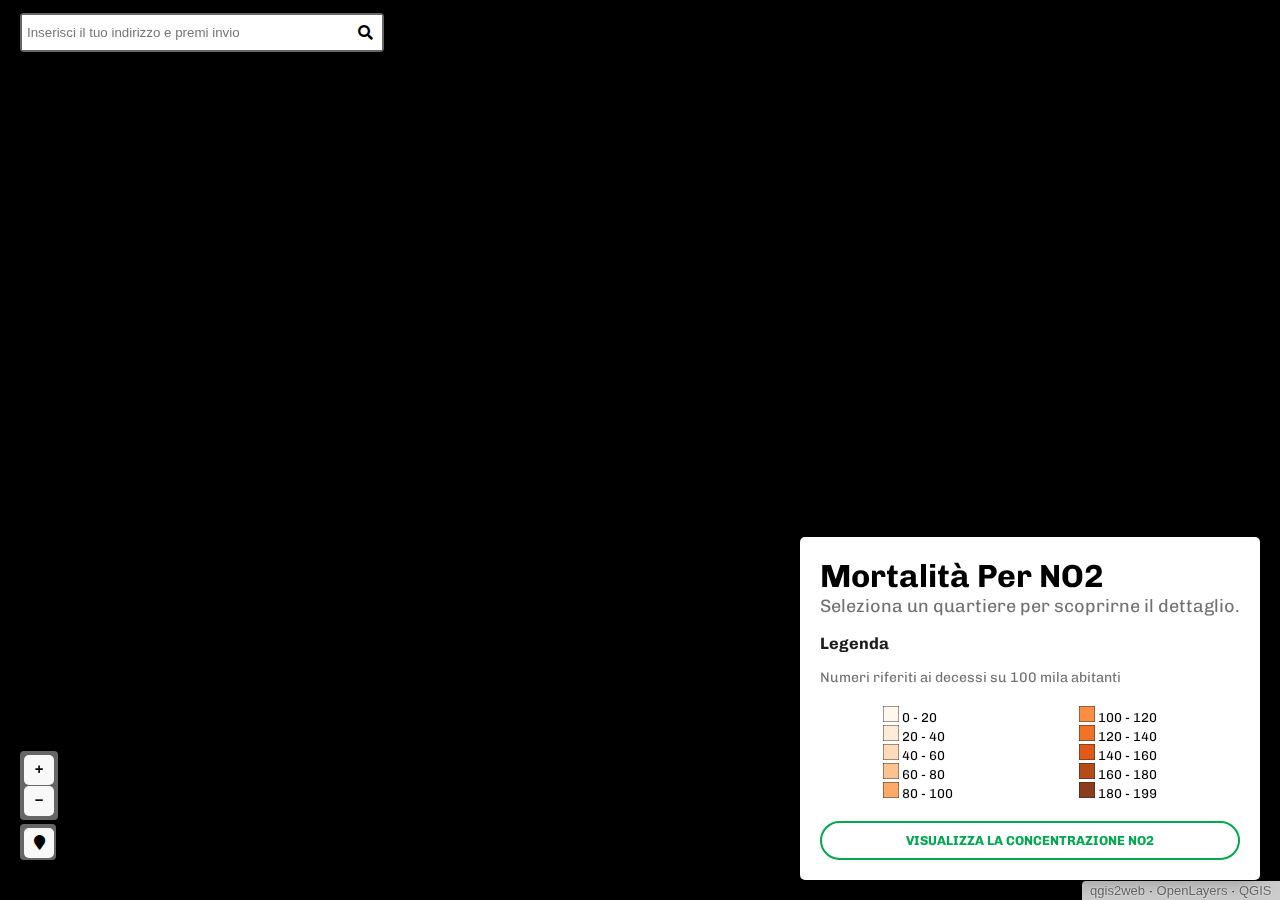
==== commit c3603ab6: "adds alert + hover on map + adds text" ====
--- a/index.html
+++ b/index.html
@@ -14,6 +14,7 @@
         <link href='https://css.gg/close.css' rel='stylesheet'>
         <link href='https://css.gg/chevron-down.css' rel='stylesheet'>
         <link href='https://css.gg/chevron-up.css' rel='stylesheet'>
+        <link href='https://css.gg/danger.css' rel='stylesheet'>
         <link rel="preconnect" href="https://fonts.gstatic.com">
         <link href="https://fonts.googleapis.com/css2?family=Chivo:wght@300;700&display=swap" rel="stylesheet">
         <link href='./resources/main.css' rel='stylesheet'>
--- a/resources/main.css
+++ b/resources/main.css
@@ -272,7 +272,7 @@
 
 .geolocate{
     top: none;
-    bottom: 20px !important;
+    bottom: 40px !important;
     left: 20px;
     width: 30px;
     height: 30px;
@@ -283,7 +283,7 @@
 }
 
 .ol-zoom{
-    bottom: 60px !important;
+    bottom: 80px !important;
     left: 20px !important;
 }
 
@@ -324,6 +324,10 @@
 
 .chevron{
     visibility: hidden;
+}
+
+.instruction{
+    font-size: 18px !important;
 }
 
 @media (min-width: 320px) and (max-width: 710px) {
@@ -358,7 +362,7 @@
     }
 
     .geolocate{
-        bottom: 110px !important;
+        bottom: 130px !important;
         left: 10px;
         width: 30px;
         height: 30px;
@@ -369,7 +373,7 @@
     }
     
     .ol-zoom{
-        bottom: 150px !important;
+        bottom: 170px !important;
         left: 10px !important;
     }
 
@@ -390,4 +394,53 @@
     .chevron{
         visibility: visible;
     }
+}
+
+[data-tooltip]:hover {
+	position: relative;
+}
+[data-tooltip]:hover::before {
+	all: initial;
+	font-family: Arial, Helvetica, sans-serif;
+	display: inline-block;
+	border-radius: 5px;
+	padding: 10px;
+	background-color: #1a1a1a;
+	content: attr(data-tooltip);
+	color: #f9f9f9;
+	position: absolute;
+	bottom: 100%;
+	width: 250px;
+	left: 50%;
+	transform: translate(-50%, 0);
+	margin-bottom: 15px;
+	text-align: center;
+	font-size: 14px;
+    z-index: 999;
+}
+
+[data-tooltip]:hover::after {
+	all: initial;
+	display: inline-block;
+	width: 0; 
+	height: 0; 
+	border-left: 10px solid transparent;
+	border-right: 10px solid transparent;		  
+	border-top: 10px solid #1a1a1a;
+	position: absolute;
+	bottom: 100%;
+	content: '';
+	left: 50%;
+	transform: translate(-50%, 0);
+	margin-bottom: 5px;
+    z-index: 999;
+}
+
+#alert{
+    margin-top: 15px;
+    margin-left: 10px;
+}
+
+.additional{
+    margin-top: -15px;
 }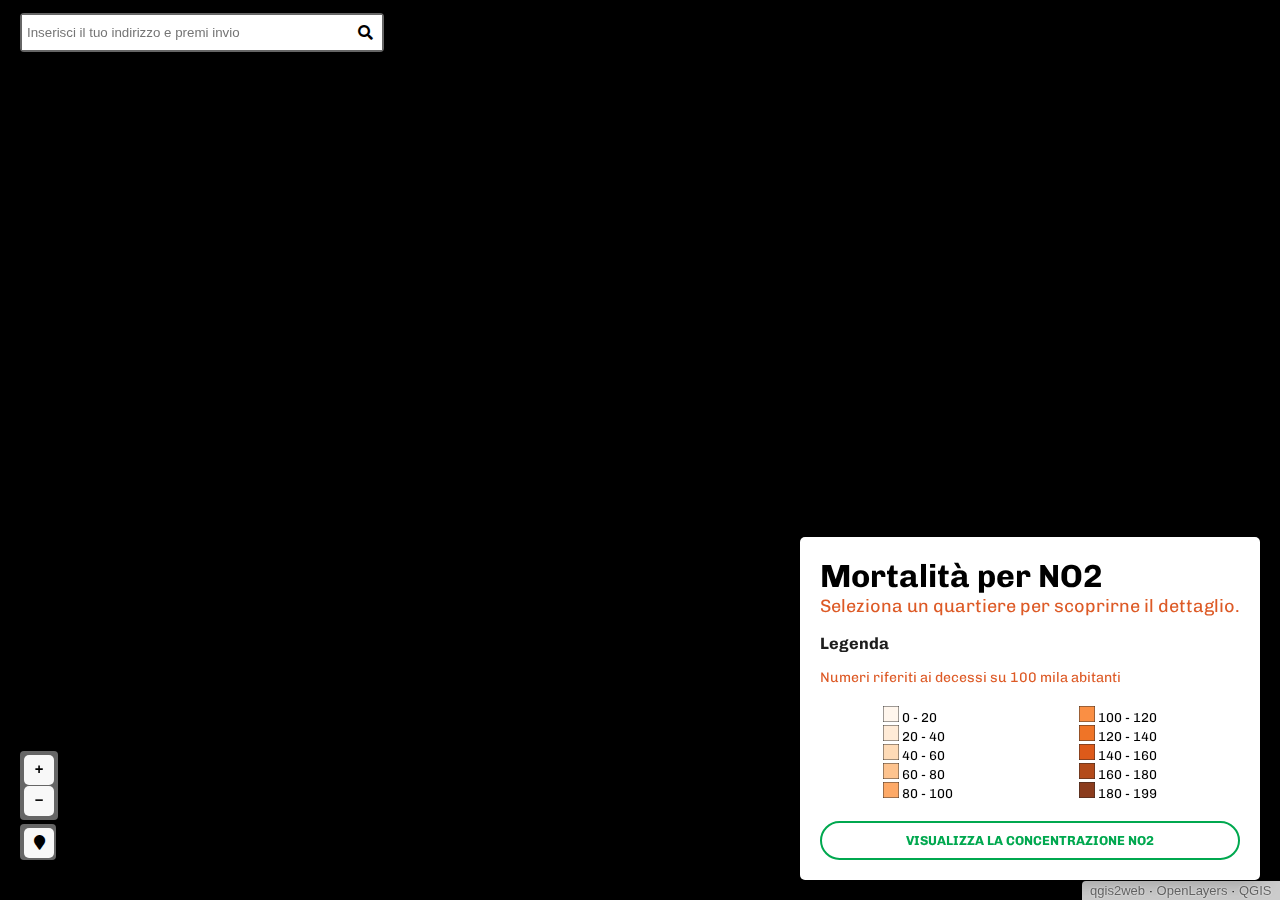
==== commit 7849fdb3: "edits image resolution + CPA style changes" ====
--- a/index.html
+++ b/index.html
@@ -1,43 +1,46 @@
 <!doctype html>
 <html lang="en">
-    <head>
-        <meta charset="utf-8">
-        <meta http-equiv="X-UA-Compatible" content="IE=edge">
-        <meta name="viewport" content="initial-scale=1,user-scalable=no,maximum-scale=1,width=device-width">
-        <meta name="mobile-web-app-capable" content="yes">
-        <meta name="apple-mobile-web-app-capable" content="yes">
-        <link rel="stylesheet" href="./resources/ol.css">
-        <link rel="stylesheet" href="./resources/ol-ext.css">
-        <link rel="stylesheet" href="resources/fontawesome-all.min.css">
-        <link rel="stylesheet" href="./resources/ol-layerswitcher.css">
-        <link rel="stylesheet" href="./resources/qgis2web.css">
-        <link href='https://css.gg/close.css' rel='stylesheet'>
-        <link href='https://css.gg/chevron-down.css' rel='stylesheet'>
-        <link href='https://css.gg/chevron-up.css' rel='stylesheet'>
-        <link href='https://css.gg/danger.css' rel='stylesheet'>
-        <link rel="preconnect" href="https://fonts.gstatic.com">
-        <link href="https://fonts.googleapis.com/css2?family=Chivo:wght@300;700&display=swap" rel="stylesheet">
-        <link href='./resources/main.css' rel='stylesheet'>
 
-        <title></title>
-    </head>
-    <body onload="loadLegend()">
-        <div id="map"></div>
-        <div id="modal"></div>
+<head>
+    <meta charset="utf-8">
+    <meta http-equiv="X-UA-Compatible" content="IE=edge">
+    <meta name="viewport" content="initial-scale=1,user-scalable=no,maximum-scale=1,width=device-width">
+    <meta name="mobile-web-app-capable" content="yes">
+    <meta name="apple-mobile-web-app-capable" content="yes">
+    <link rel="stylesheet" href="./resources/ol.css">
+    <link rel="stylesheet" href="./resources/ol-ext.css">
+    <link rel="stylesheet" href="resources/fontawesome-all.min.css">
+    <link rel="stylesheet" href="./resources/ol-layerswitcher.css">
+    <link rel="stylesheet" href="./resources/qgis2web.css">
+    <link href='https://css.gg/close.css' rel='stylesheet'>
+    <link href='https://css.gg/chevron-down.css' rel='stylesheet'>
+    <link href='https://css.gg/chevron-up.css' rel='stylesheet'>
+    <link href='https://css.gg/danger.css' rel='stylesheet'>
+    <link rel="preconnect" href="https://fonts.gstatic.com">
+    <link href="https://fonts.googleapis.com/css2?family=Chivo:wght@300;700&display=swap" rel="stylesheet">
+    <link href='./resources/main.css?02' rel='stylesheet'>
 
-        <script src="resources/qgis2web_expressions.js"></script>
-        <script src="resources/polyfills.js"></script>
-        <script src="./resources/functions.js"></script>
-        <script src="./resources/windowTemplate.js" type="text/javascript"></script> 
-        <script src="./resources/ol.js"></script>
-        <script src="./resources/ol-ext.js"></script>
-        <script src="./resources/ol-layerswitcher.js"></script>
-        <script src="resources/ol-geocoder.js"></script>
-        <script src="layers/Milano_mortalita_2.js"></script>
-        <script src="styles/Milano_mortalita_2_style.js"></script>
-        <script src="./layers/layers.js" type="text/javascript"></script>
-        <script src="./resources/popupFiller.js" type="text/javascript"></script> 
-        <script src="./resources/Autolinker.min.js"></script>
-        <script src="./resources/qgis2web.js"></script>
-    </body>
-</html>
+    <title></title>
+</head>
+
+<body onload="loadLegend()">
+    <div id="map"></div>
+    <div id="modal"></div>
+
+    <script src="resources/qgis2web_expressions.js"></script>
+    <script src="resources/polyfills.js"></script>
+    <script src="./resources/functions.js?04"></script>
+    <script src="./resources/windowTemplate.js" type="text/javascript"></script>
+    <script src="./resources/ol.js"></script>
+    <script src="./resources/ol-ext.js"></script>
+    <script src="./resources/ol-layerswitcher.js"></script>
+    <script src="resources/ol-geocoder.js"></script>
+    <script src="layers/Milano_mortalita_2.js"></script>
+    <script src="styles/Milano_mortalita_2_style.js"></script>
+    <script src="./layers/layers.js?01" type="text/javascript"></script>
+    <script src="./resources/popupFiller.js" type="text/javascript"></script>
+    <script src="./resources/Autolinker.min.js"></script>
+    <script src="./resources/qgis2web.js"></script>
+</body>
+
+</html>--- a/resources/main.css
+++ b/resources/main.css
@@ -1,19 +1,25 @@
-
-html, body {
+html,
+body {
     background-color: #ffffff;
 }
+
 .ol-control button {
     background-color: #f8f8f8 !important;
     color: #000000 !important;
     border-radius: 5px !important;
 }
-.ol-zoom, .geolocate, .gcd-gl-control .ol-control {
-    background-color: rgba(255,255,255,.4) !important;
+
+.ol-zoom,
+.geolocate,
+.gcd-gl-control .ol-control {
+    background-color: rgba(255, 255, 255, .4) !important;
     padding: 3px !important;
 }
+
 .ol-scale-line {
     background: none !important;
 }
+
 .ol-scale-line-inner {
     border: 2px solid #f8f8f8 !important;
     border-top: none !important;
@@ -21,27 +27,34 @@
     color: black !important;
 }
 
+
 /* --- */
+
 .search-layer {
     top: 100px;
     left: .5em;
-  }
-  .ol-touch .search-layer {
+}
+
+.ol-touch .search-layer {
     top: 130px;
-  }
+}
+
+
 /* --- */
 
-
-html, body, #map {
+html,
+body,
+#map {
     width: 100%;
     height: 100%;
     padding: 0;
     margin: 0;
 }
 
+
 /* --- */
 
-div#infoBox{
+div#infoBox {
     font-family: 'Chivo', sans-serif;
     display: flex;
     flex-direction: column;
@@ -52,37 +65,45 @@
     max-width: 45vw;
     padding: 20px;
     background-color: white;
-    -webkit-box-shadow: 5px 5px 22px -5px rgba(0,0,0,0.3); 
-    box-shadow: 5px 5px 22px -5px rgba(0,0,0,0.3);
+    -webkit-box-shadow: 5px 5px 22px -5px rgba(0, 0, 0, 0.3);
+    box-shadow: 5px 5px 22px -5px rgba(0, 0, 0, 0.3);
     border-radius: 5px;
     max-height: 90vh;
 }
-h1{
+
+h1 {
     margin: 0px;
     font-weight: 700;
     font-size: 32px;
     word-break: keep-all;
 }
-h3{
-    color:rgb(30, 30, 30)
-}
-i.gg-organisation{
+
+h3 {
+    color: rgb(30, 30, 30)
+}
+
+i.gg-organisation {
     margin-right: 15px;
 }
-div#infoBox .row{
-    display: flex; 
+
+div#infoBox .row {
+    display: flex;
     flex-direction: row;
-} 
-.space-between{
+}
+
+.space-between {
     justify-content: space-between;
 }
-.space-around{
+
+.space-around {
     justify-content: space-around;
 }
-.center{
+
+.center {
     justify-content: center;
 }
-#population{
+
+#population {
     color: #717171;
     margin: 3px 0px;
     font-size: 14px;
@@ -93,7 +114,7 @@
     margin-right: 5px;
 }
 
-.number{
+.number {
     font-size: 36px;
     font-weight: 700;
     width: 100%;
@@ -101,7 +122,8 @@
     display: block;
 }
 
-.confidenceHigh, .confidenceLow{
+.confidenceHigh,
+.confidenceLow {
     font-size: 12px;
     font-weight: bold;
     width: 100%;
@@ -110,15 +132,15 @@
     padding-top: 15px;
 }
 
-.data{
+.data {
     text-align: center;
 }
 
-.dataLegend{
+.dataLegend {
     text-align: left;
 }
 
-.divValue{
+.divValue {
     display: block;
     min-height: 100%;
     max-width: 200px;
@@ -128,41 +150,41 @@
     z-index: 2;
 }
 
-
-section#content{
+section#content {
     margin: 0px 20px 0px 0px;
 }
 
-#logos{
+#logos {
     text-align: center;
 }
 
-#logos a{
+#logos a {
     margin: 10px 10px 0px 0px;
 }
 
-#source{
+#source {
     margin: 10px 0px;
 }
 
-#source a{
+#source a {
     margin-left: 10px;
     color: #717171;
     text-decoration: none;
 }
 
-#source a:hover{
+#source a:hover {
     margin-left: 10px;
     color: #717171;
     text-decoration: underline;
 }
 
-div#note{
-    color: #717171;
+div#note {
+    /* color: #717171; */
+    color: #dd5a26;
     font-size: 14px;
 }
 
-.border{
+.border {
     transform: translateY(-900%);
     width: 75%;
     border-top: 2px solid black;
@@ -171,40 +193,40 @@
     left: 12%;
 }
 
-.confidence{
+.confidence {
     margin-top: 30px;
 }
 
-.caption{
+.caption {
     margin-bottom: 30px;
 }
 
 .zoneName {
-    text-transform: capitalize;
-}
-
-#disclaimer{
+    /* text-transform: capitalize; */
+}
+
+#disclaimer {
     font-size: 10px;
     margin: 10px 0;
 }
 
-.gg-close{
+.gg-close {
     cursor: pointer;
     margin-left: 10px;
 }
 
-.topMargin{
+.topMargin {
     margin-top: 20px;
 }
 
-#legend div{
+#legend div {
     padding: 10px 15px;
     margin-top: 10px;
 }
 
-#mapToggle{
+#mapToggle {
     margin-top: 10px;
-    width:100%;
+    width: 100%;
     text-align: center;
 }
 
@@ -240,22 +262,24 @@
     background: transparent;
 }
 
-img.gradient{
+img.gradient {
     height: 20px;
     width: 100%;
     object-fit: cover;
 }
 
-#gcd-input-query{
+#gcd-input-query {
     width: 350px;
     height: 25px;
     border: none;
     padding: 5px;
 }
-.gcd-gl-control{
+
+.gcd-gl-control {
     margin-left: 20px;
 }
-#gcd-button-control{
+
+#gcd-button-control {
     position: absolute;
     width: 30px;
     height: 30px;
@@ -265,45 +289,47 @@
     background-color: white !important;
 }
 
+
 /* .gcd-gl-expanded{
     margin: 20px;
     border: 2px solid #dadada;
 } */
 
-.geolocate{
+.geolocate {
     top: none;
     bottom: 40px !important;
     left: 20px;
     width: 30px;
     height: 30px;
 }
-.geolocate button{
+
+.geolocate button {
     width: 30px;
     height: 30px;
 }
 
-.ol-zoom{
+.ol-zoom {
     bottom: 80px !important;
     left: 20px !important;
 }
 
-.ol-zoom button{
+.ol-zoom button {
     width: 30px;
     height: 30px;
 }
 
-ul.gcd-gl-result{
+ul.gcd-gl-result {
     position: relative;
     top: 45px;
     background-color: white;
     width: 320px;
     margin-left: 20px;
     border-radius: 5px;
-    list-style-type:none;
-
-}
-ul.gcd-gl-result > li{
-    margin: 0; 
+    list-style-type: none;
+}
+
+ul.gcd-gl-result>li {
+    margin: 0;
     white-space: nowrap;
     overflow: hidden;
     text-overflow: ellipsis;
@@ -311,136 +337,126 @@
     padding: 10px 0px;
 }
 
-ul.gcd-gl-result > li > a{
+ul.gcd-gl-result>li>a {
     text-decoration: none;
     font-size: 14px;
     color: #2c2c2c;
     padding: 0px 10px;
 }
 
-ul.gcd-gl-result > li:hover{
+ul.gcd-gl-result>li:hover {
     background-color: #e6e6e6;
 }
 
-.chevron{
+.chevron {
     visibility: hidden;
 }
 
-.instruction{
+.instruction {
     font-size: 18px !important;
 }
 
 @media (min-width: 320px) and (max-width: 710px) {
-
-    div#infoBox{
+    div#infoBox {
         position: absolute;
         bottom: 0px;
         right: 0px;
         left: 0px;
         width: 90%;
-        max-width:100%;
+        max-width: 100%;
         border-radius: 5px 5px 0px 0px;
-        -webkit-box-shadow: 5px 5px 0px -5px rgba(0,0,0,0.3); 
-        box-shadow: 5px 5px 0px -5px rgba(0,0,0,0.3);
-    }
-
-
-    div.invisible{
+        -webkit-box-shadow: 5px 5px 0px -5px rgba(0, 0, 0, 0.3);
+        box-shadow: 5px 5px 0px -5px rgba(0, 0, 0, 0.3);
+    }
+    div.invisible {
         display: none;
     }
-
-    div.visible{
+    div.visible {
         display: block;
     }
-
-    #gcd-input-query{
+    #gcd-input-query {
         width: 90vw;
     }
-
-    .gcd-gl-control{
+    .gcd-gl-control {
         margin: 10px;
     }
-
-    .geolocate{
+    .geolocate {
         bottom: 130px !important;
         left: 10px;
         width: 30px;
         height: 30px;
     }
-    .geolocate button{
+    .geolocate button {
         width: 30px;
         height: 30px;
     }
-    
-    .ol-zoom{
+    .ol-zoom {
         bottom: 170px !important;
         left: 10px !important;
     }
-
-    .chevron{
+    .chevron {
         visibility: visible;
     }
 }
-    
+
 @media (min-width: 250px) and (max-width: 320px) {
-    h1{
+    h1 {
         font-size: 28px;
     }
-
-    div#note{
+    div#note {
         font-size: 12px;
     }
-
-    .chevron{
+    .chevron {
         visibility: visible;
     }
 }
 
 [data-tooltip]:hover {
-	position: relative;
-}
+    position: relative;
+}
+
 [data-tooltip]:hover::before {
-	all: initial;
-	font-family: Arial, Helvetica, sans-serif;
-	display: inline-block;
-	border-radius: 5px;
-	padding: 10px;
-	background-color: #1a1a1a;
-	content: attr(data-tooltip);
-	color: #f9f9f9;
-	position: absolute;
-	bottom: 100%;
-	width: 250px;
-	left: 50%;
-	transform: translate(-50%, 0);
-	margin-bottom: 15px;
-	text-align: center;
-	font-size: 14px;
+    all: initial;
+    font-family: Arial, Helvetica, sans-serif;
+    display: inline-block;
+    border-radius: 5px;
+    padding: 10px;
+    background-color: #1a1a1a;
+    content: attr(data-tooltip);
+    color: #f9f9f9;
+    position: absolute;
+    bottom: 100%;
+    width: 250px;
+    left: 50%;
+    transform: translate(-50%, 0);
+    margin-bottom: 15px;
+    text-align: center;
+    font-size: 14px;
     z-index: 999;
 }
 
 [data-tooltip]:hover::after {
-	all: initial;
-	display: inline-block;
-	width: 0; 
-	height: 0; 
-	border-left: 10px solid transparent;
-	border-right: 10px solid transparent;		  
-	border-top: 10px solid #1a1a1a;
-	position: absolute;
-	bottom: 100%;
-	content: '';
-	left: 50%;
-	transform: translate(-50%, 0);
-	margin-bottom: 5px;
+    all: initial;
+    display: inline-block;
+    width: 0;
+    height: 0;
+    border-left: 10px solid transparent;
+    border-right: 10px solid transparent;
+    border-top: 10px solid #1a1a1a;
+    position: absolute;
+    bottom: 100%;
+    content: '';
+    left: 50%;
+    transform: translate(-50%, 0);
+    margin-bottom: 5px;
     z-index: 999;
 }
 
-#alert{
+#alert {
     margin-top: 15px;
     margin-left: 10px;
 }
 
-.additional{
+.additional {
     margin-top: -15px;
 }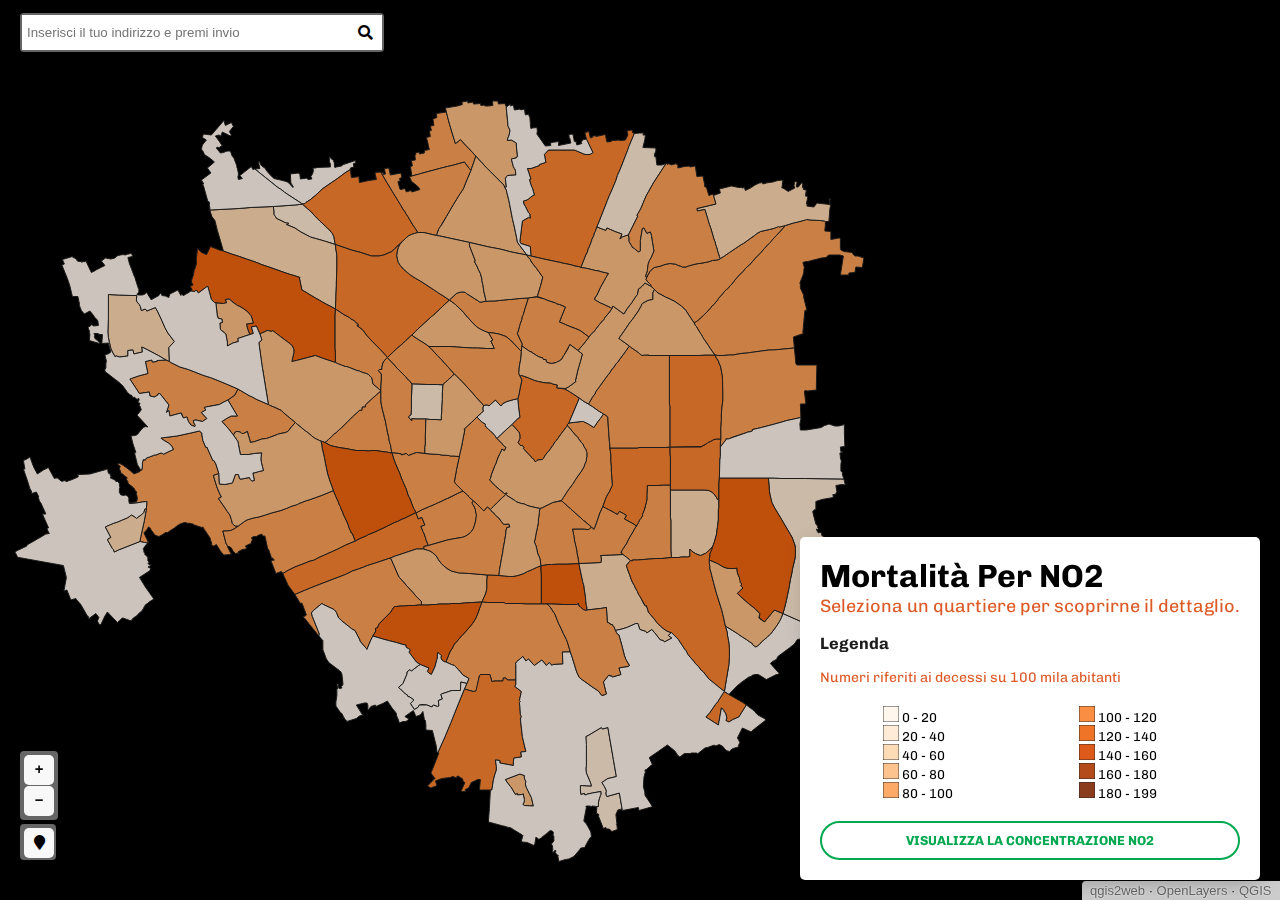
==== commit 9183242d: "version like rome map" ====
--- a/index.html
+++ b/index.html
@@ -38,6 +38,7 @@
     <script src="layers/Milano_mortalita_2.js"></script>
     <script src="styles/Milano_mortalita_2_style.js"></script>
     <script src="./layers/layers.js?01" type="text/javascript"></script>
+    <script src="./layers/confidence.js"></script>
     <script src="./resources/popupFiller.js" type="text/javascript"></script>
     <script src="./resources/Autolinker.min.js"></script>
     <script src="./resources/qgis2web.js"></script>
--- a/resources/main.css
+++ b/resources/main.css
@@ -202,7 +202,7 @@
 }
 
 .zoneName {
-    /* text-transform: capitalize; */
+    text-transform: capitalize;
 }
 
 #disclaimer {
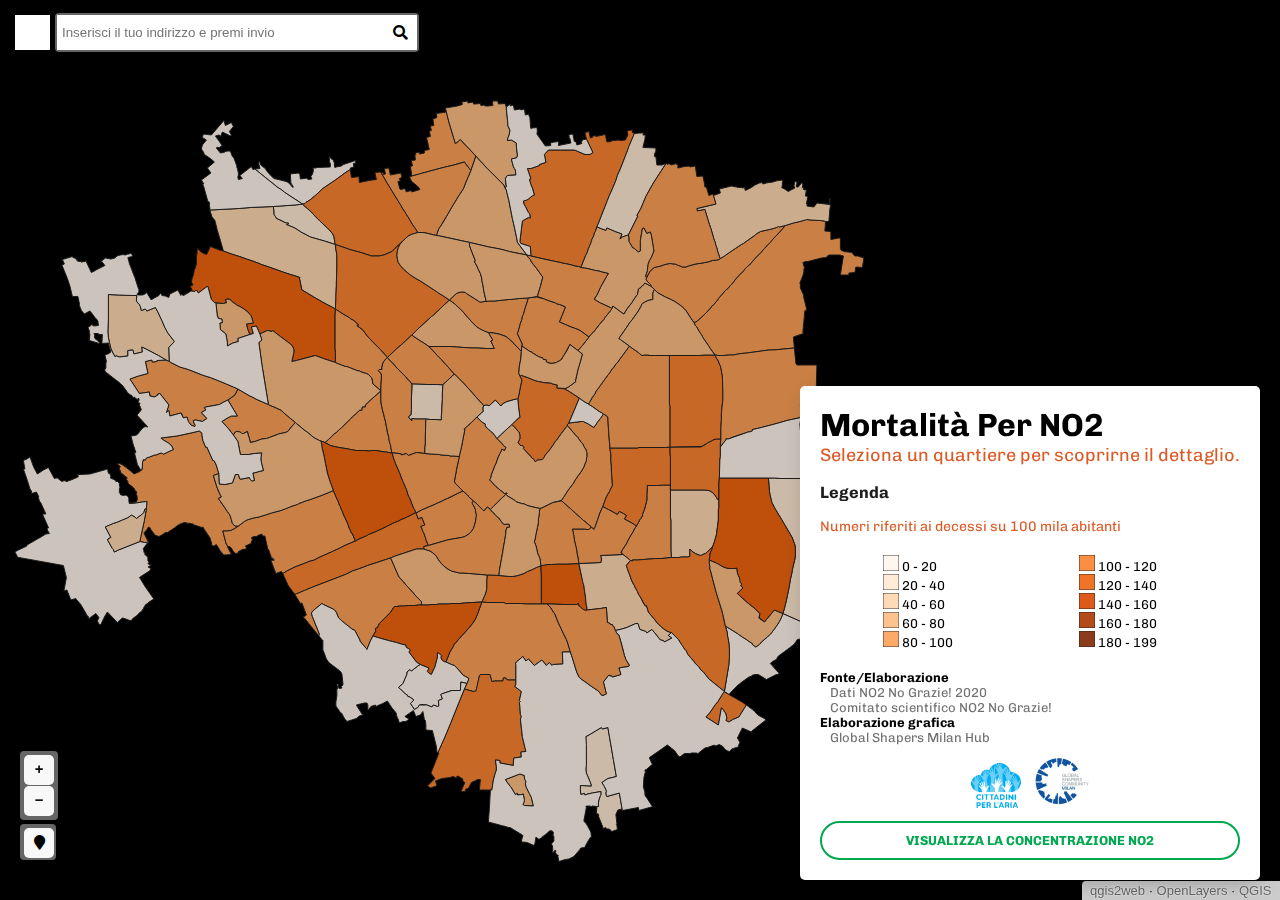
==== commit a338eac1: "adds back button + tootip + logos on legend" ====
--- a/index.html
+++ b/index.html
@@ -16,6 +16,7 @@
     <link href='https://css.gg/chevron-down.css' rel='stylesheet'>
     <link href='https://css.gg/chevron-up.css' rel='stylesheet'>
     <link href='https://css.gg/danger.css' rel='stylesheet'>
+    <link href='https://css.gg/arrow-left.css' rel='stylesheet'>
     <link rel="preconnect" href="https://fonts.gstatic.com">
     <link href="https://fonts.googleapis.com/css2?family=Chivo:wght@300;700&display=swap" rel="stylesheet">
     <link href='./resources/main.css?02' rel='stylesheet'>
@@ -24,6 +25,7 @@
 </head>
 
 <body onload="loadLegend()">
+    <a href="https://www.cittadiniperlaria.org/no2-roma-le-mappe-di-analisi-2020/"><div id="backButton"  data-tooltip-right="Torna al sito di Cittadini per l'Aria"><i class="gg-arrow-left"></i></div></a>
     <div id="map"></div>
     <div id="modal"></div>
 
--- a/resources/main.css
+++ b/resources/main.css
@@ -276,7 +276,7 @@
 }
 
 .gcd-gl-control {
-    margin-left: 20px;
+    margin-left: 55px;
 }
 
 #gcd-button-control {
@@ -375,11 +375,10 @@
         display: block;
     }
     #gcd-input-query {
-        width: 90vw;
-    }
-    .gcd-gl-control {
-        margin: 10px;
-    }
+        min-width: 230px;
+        max-width: 75vw;
+    }
+
     .geolocate {
         bottom: 130px !important;
         left: 10px;
@@ -411,45 +410,104 @@
     }
 }
 
+[data-tooltip-bottom]:hover,
+[data-tooltip-left]:hover,
+[data-tooltip-right]:hover,
 [data-tooltip]:hover {
-    position: relative;
-}
-
+	position: relative;
+    z-index: 99999999;
+}
+[data-tooltip-bottom]:hover::after,
+[data-tooltip-left]:hover::after,
+[data-tooltip-right]:hover::after,
+[data-tooltip]:hover::after {
+	all: initial;
+	display: inline-block;
+	width: 0; 
+	height: 0; 
+	border-left: 10px solid transparent;
+	border-right: 10px solid transparent;		  
+	border-top: 10px solid #1a1a1a;
+	position: absolute;
+	bottom: 100%;
+	content: '';
+	left: 50%;
+	transform: translate(-50%, 0);
+	margin-bottom: 5px;
+}
+[data-tooltip-right]:hover::after {
+	margin-bottom: 0;
+	bottom: auto;
+	transform: rotate(90deg) translate(0, -50%);
+	left: 100%;
+	top: 50%;
+	margin-left: -5px;
+	margin-top: -5px;
+}
+[data-tooltip-left]:hover::after {
+	margin-bottom: 0;
+	bottom: auto;
+	transform: rotate(-90deg) translate(0, -50%);
+	left: auto;
+	right: 100%;
+	top: 50%;
+	margin-right: -5px;
+	margin-top: -5px;
+}
+[data-tooltip-bottom]:hover::after {
+	margin-bottom: 0;
+	bottom: auto;
+	transform: rotate(180deg) translate(-50%, 0);
+	top: 100%;
+	margin-left: -20px;
+	margin-top: 5px;
+}
+[data-tooltip-bottom]:hover::before,
+[data-tooltip-left]:hover::before,
+[data-tooltip-right]:hover::before,
 [data-tooltip]:hover::before {
-    all: initial;
-    font-family: Arial, Helvetica, sans-serif;
-    display: inline-block;
-    border-radius: 5px;
-    padding: 10px;
-    background-color: #1a1a1a;
-    content: attr(data-tooltip);
-    color: #f9f9f9;
-    position: absolute;
-    bottom: 100%;
-    width: 250px;
-    left: 50%;
-    transform: translate(-50%, 0);
-    margin-bottom: 15px;
-    text-align: center;
-    font-size: 14px;
-    z-index: 999;
-}
-
-[data-tooltip]:hover::after {
-    all: initial;
-    display: inline-block;
-    width: 0;
-    height: 0;
-    border-left: 10px solid transparent;
-    border-right: 10px solid transparent;
-    border-top: 10px solid #1a1a1a;
-    position: absolute;
-    bottom: 100%;
-    content: '';
-    left: 50%;
-    transform: translate(-50%, 0);
-    margin-bottom: 5px;
-    z-index: 999;
+	all: initial;
+	font-family: Arial, Helvetica, sans-serif;
+	display: inline-block;
+	border-radius: 5px;
+	padding: 10px;
+	background-color: #1a1a1a;
+	content: attr(data-tooltip);
+	color: #f9f9f9;
+	position: absolute;
+	bottom: 100%;
+	min-width: 250px;
+	left: 50%;
+	transform: translate(-50%, 0);
+	margin-bottom: 15px;
+	text-align: center;
+	font-size: 14px;
+}
+[data-tooltip-right]:hover::before {
+	margin-bottom: 0;
+	bottom: auto;
+	transform: translate(0, -50%);
+	left: 100%;
+	top: 50%;
+	content: attr(data-tooltip-right);
+	margin-left: 15px;
+}
+[data-tooltip-left]:hover::before {
+	margin-bottom: 0;
+	bottom: auto;
+	transform: translate(0, -50%);
+	left: auto;
+	right: 100%;
+	top: 50%;
+	content: attr(data-tooltip-left);
+	margin-right: 15px;
+}
+[data-tooltip-bottom]:hover::before {
+	margin-bottom: 0;
+	bottom: auto;
+	top: 100%;
+	content: attr(data-tooltip-bottom);
+	margin-top: 15px;
 }
 
 #alert {
@@ -459,4 +517,16 @@
 
 .additional {
     margin-top: -15px;
+}
+
+#backButton{
+    width: 25px;
+    height: 25px;
+    background-color: white;
+    position: absolute;
+    top: 15px;
+    left: 15px;
+    z-index: 99999999;
+    padding: 5px;
+    text-align: center;
 }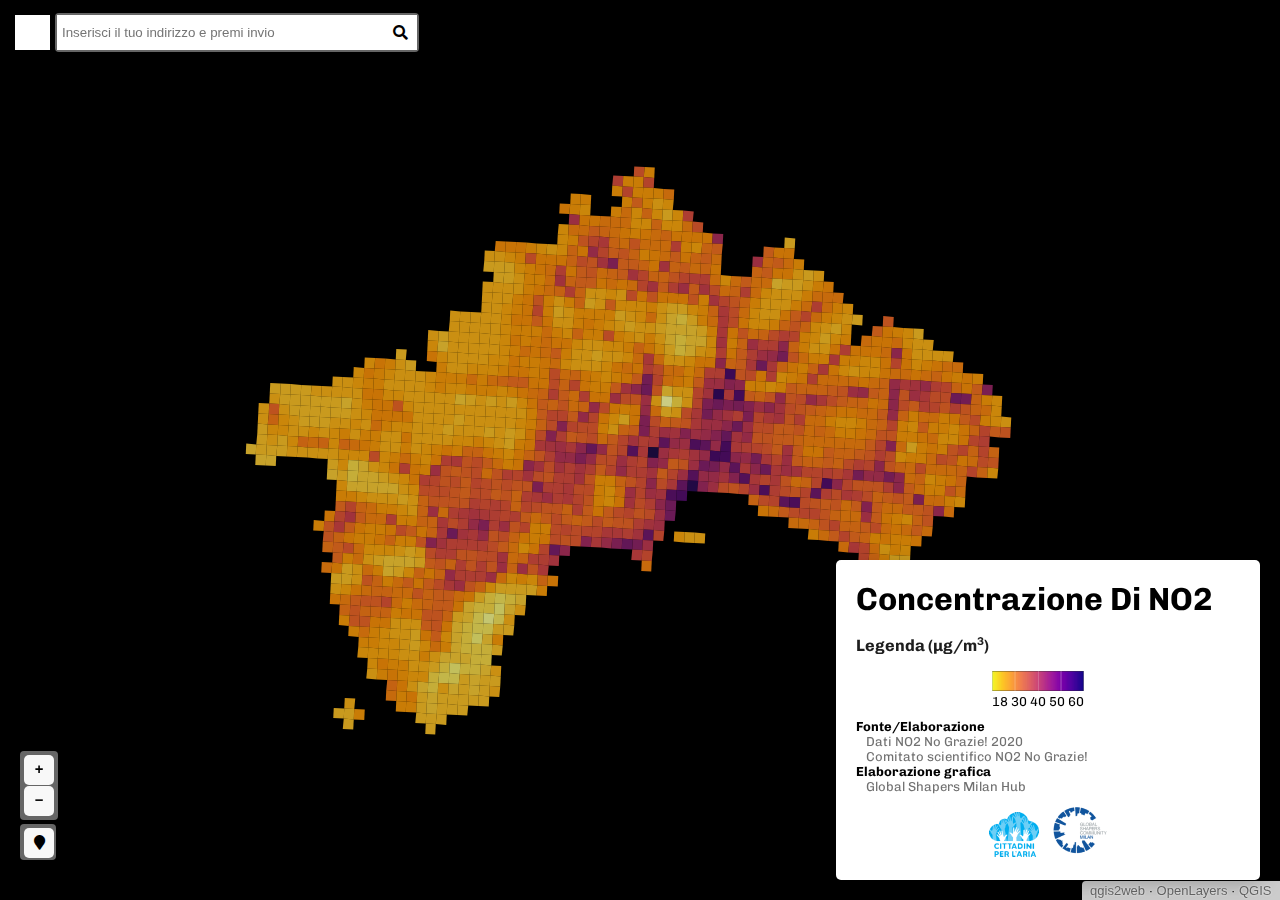
==== commit db143840: "first commit Naples map" ====
--- a/index.html
+++ b/index.html
@@ -25,7 +25,7 @@
 </head>
 
 <body onload="loadLegend()">
-    <a href="https://www.cittadiniperlaria.org/no2-roma-le-mappe-di-analisi-2020/"><div id="backButton"  data-tooltip-right="Torna al sito di Cittadini per l'Aria"><i class="gg-arrow-left"></i></div></a>
+    <a href="https://www.cittadiniperlaria.org/no2-milano-le-mappe-di-analisi-2020/"><div id="backButton"  data-tooltip-right="Torna al sito di Cittadini per l'Aria"><i class="gg-arrow-left"></i></div></a>
     <div id="map"></div>
     <div id="modal"></div>
 
@@ -39,6 +39,8 @@
     <script src="resources/ol-geocoder.js"></script>
     <script src="layers/Milano_mortalita_2.js"></script>
     <script src="styles/Milano_mortalita_2_style.js"></script>
+    <script src="./styles/MI_NO2_1_style.js" type="text/javascript"></script>
+    <script src="./layers/MI_NO2_1.js" type="text/javascript"></script>
     <script src="./layers/layers.js?01" type="text/javascript"></script>
     <script src="./layers/confidence.js"></script>
     <script src="./resources/popupFiller.js" type="text/javascript"></script>
--- a/resources/main.css
+++ b/resources/main.css
@@ -414,100 +414,100 @@
 [data-tooltip-left]:hover,
 [data-tooltip-right]:hover,
 [data-tooltip]:hover {
-	position: relative;
+    position: relative;
     z-index: 99999999;
 }
 [data-tooltip-bottom]:hover::after,
 [data-tooltip-left]:hover::after,
 [data-tooltip-right]:hover::after,
 [data-tooltip]:hover::after {
-	all: initial;
-	display: inline-block;
-	width: 0; 
-	height: 0; 
-	border-left: 10px solid transparent;
-	border-right: 10px solid transparent;		  
-	border-top: 10px solid #1a1a1a;
-	position: absolute;
-	bottom: 100%;
-	content: '';
-	left: 50%;
-	transform: translate(-50%, 0);
-	margin-bottom: 5px;
+    all: initial;
+    display: inline-block;
+    width: 0; 
+    height: 0; 
+    border-left: 10px solid transparent;
+    border-right: 10px solid transparent;         
+    border-top: 10px solid #1a1a1a;
+    position: absolute;
+    bottom: 100%;
+    content: '';
+    left: 50%;
+    transform: translate(-50%, 0);
+    margin-bottom: 5px;
 }
 [data-tooltip-right]:hover::after {
-	margin-bottom: 0;
-	bottom: auto;
-	transform: rotate(90deg) translate(0, -50%);
-	left: 100%;
-	top: 50%;
-	margin-left: -5px;
-	margin-top: -5px;
+    margin-bottom: 0;
+    bottom: auto;
+    transform: rotate(90deg) translate(0, -50%);
+    left: 100%;
+    top: 50%;
+    margin-left: -5px;
+    margin-top: -5px;
 }
 [data-tooltip-left]:hover::after {
-	margin-bottom: 0;
-	bottom: auto;
-	transform: rotate(-90deg) translate(0, -50%);
-	left: auto;
-	right: 100%;
-	top: 50%;
-	margin-right: -5px;
-	margin-top: -5px;
+    margin-bottom: 0;
+    bottom: auto;
+    transform: rotate(-90deg) translate(0, -50%);
+    left: auto;
+    right: 100%;
+    top: 50%;
+    margin-right: -5px;
+    margin-top: -5px;
 }
 [data-tooltip-bottom]:hover::after {
-	margin-bottom: 0;
-	bottom: auto;
-	transform: rotate(180deg) translate(-50%, 0);
-	top: 100%;
-	margin-left: -20px;
-	margin-top: 5px;
+    margin-bottom: 0;
+    bottom: auto;
+    transform: rotate(180deg) translate(-50%, 0);
+    top: 100%;
+    margin-left: -20px;
+    margin-top: 5px;
 }
 [data-tooltip-bottom]:hover::before,
 [data-tooltip-left]:hover::before,
 [data-tooltip-right]:hover::before,
 [data-tooltip]:hover::before {
-	all: initial;
-	font-family: Arial, Helvetica, sans-serif;
-	display: inline-block;
-	border-radius: 5px;
-	padding: 10px;
-	background-color: #1a1a1a;
-	content: attr(data-tooltip);
-	color: #f9f9f9;
-	position: absolute;
-	bottom: 100%;
-	min-width: 250px;
-	left: 50%;
-	transform: translate(-50%, 0);
-	margin-bottom: 15px;
-	text-align: center;
-	font-size: 14px;
+    all: initial;
+    font-family: Arial, Helvetica, sans-serif;
+    display: inline-block;
+    border-radius: 5px;
+    padding: 10px;
+    background-color: #1a1a1a;
+    content: attr(data-tooltip);
+    color: #f9f9f9;
+    position: absolute;
+    bottom: 100%;
+    min-width: 250px;
+    left: 50%;
+    transform: translate(-50%, 0);
+    margin-bottom: 15px;
+    text-align: center;
+    font-size: 14px;
 }
 [data-tooltip-right]:hover::before {
-	margin-bottom: 0;
-	bottom: auto;
-	transform: translate(0, -50%);
-	left: 100%;
-	top: 50%;
-	content: attr(data-tooltip-right);
-	margin-left: 15px;
+    margin-bottom: 0;
+    bottom: auto;
+    transform: translate(0, -50%);
+    left: 100%;
+    top: 50%;
+    content: attr(data-tooltip-right);
+    margin-left: 15px;
 }
 [data-tooltip-left]:hover::before {
-	margin-bottom: 0;
-	bottom: auto;
-	transform: translate(0, -50%);
-	left: auto;
-	right: 100%;
-	top: 50%;
-	content: attr(data-tooltip-left);
-	margin-right: 15px;
+    margin-bottom: 0;
+    bottom: auto;
+    transform: translate(0, -50%);
+    left: auto;
+    right: 100%;
+    top: 50%;
+    content: attr(data-tooltip-left);
+    margin-right: 15px;
 }
 [data-tooltip-bottom]:hover::before {
-	margin-bottom: 0;
-	bottom: auto;
-	top: 100%;
-	content: attr(data-tooltip-bottom);
-	margin-top: 15px;
+    margin-bottom: 0;
+    bottom: auto;
+    top: 100%;
+    content: attr(data-tooltip-bottom);
+    margin-top: 15px;
 }
 
 #alert {
@@ -529,4 +529,4 @@
     z-index: 99999999;
     padding: 5px;
     text-align: center;
-}+}
